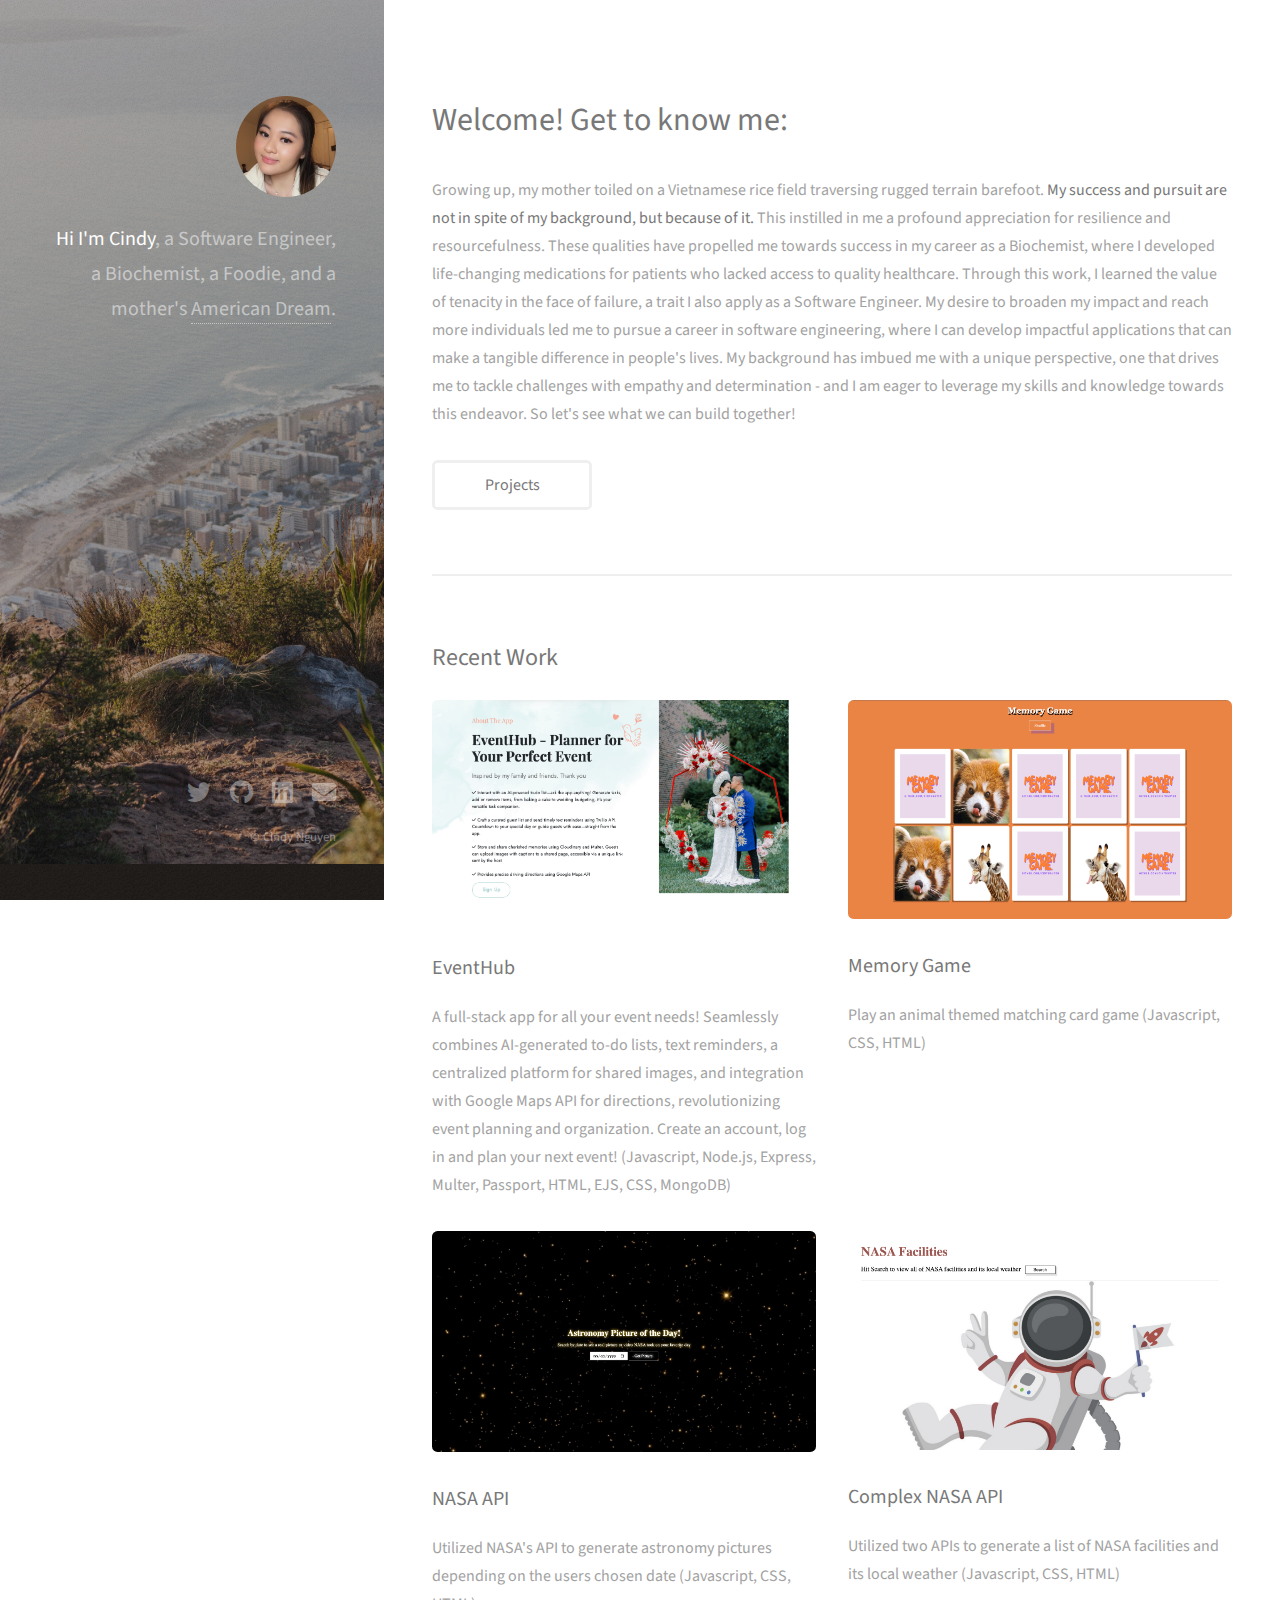
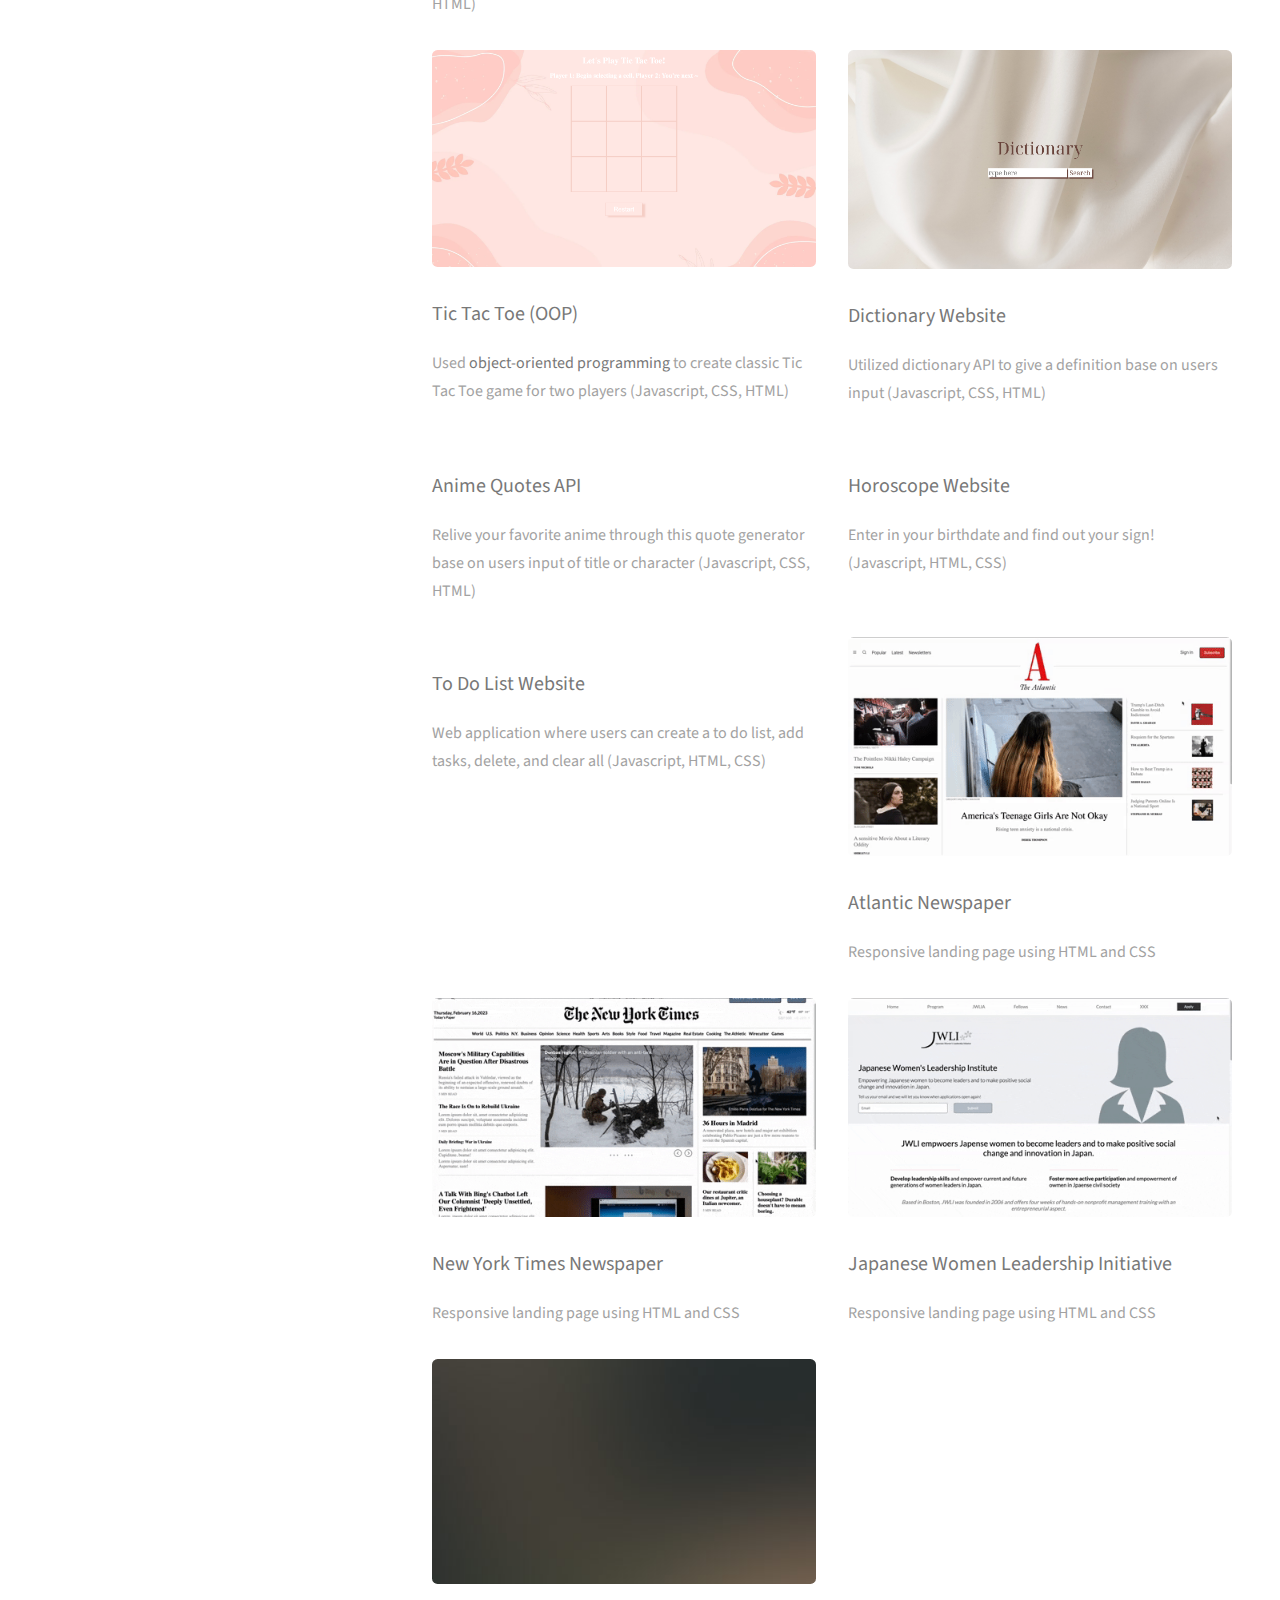
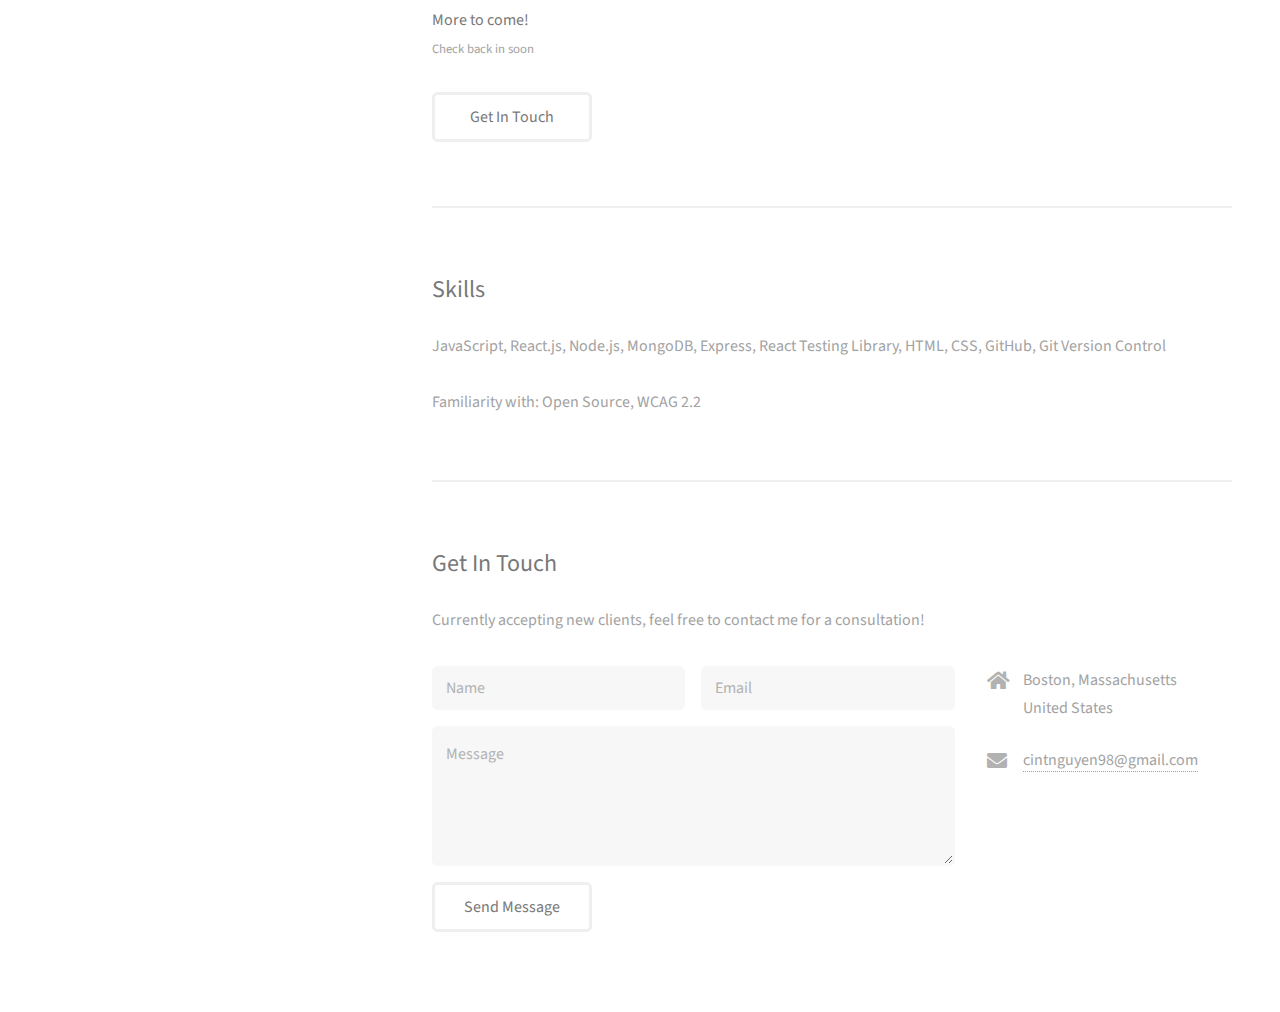
==== index.html @ e2d0f449 "docs: included more recent work hosted sites" ====
<!DOCTYPE HTML>
<!--
	Strata by HTML5 UP
	html5up.net | @ajlkn
	Free for personal and commercial use under the CCA 3.0 license (html5up.net/license)
-->
<html>
	<head>
		<title>Cindy's Portfolio</title>
		<meta charset="utf-8" />
		<meta name="viewport" content="width=device-width, initial-scale=1, user-scalable=no" />
		<script src="https://kit.fontawesome.com/ef57b25c3f.js" crossorigin="anonymous"></script>
		<link rel="stylesheet" href="assets/css/main.css" />
	</head>
	<body class="is-preload">

		<!-- Header -->
			<header id="header">
				<div class="inner">
					<a href="#" class="image avatar"><img src="images/hs.jpg" alt="" /></a>
					<h1><strong>Hi I'm Cindy</strong>, a Software Engineer,<br />
					a Biochemist, a Foodie, <br />
					and a mother's <a href="https://www.dictionary.com/browse/american-dream">American Dream</a>.</h1>
				</div>
			</header>

		<!-- Main -->
			<div id="main">

				<!-- One -->
					<section id="one">
						<header class="major">
							<h2>Welcome! Get to know me: </h2>
						</header>
						<p>Growing up, my mother toiled on a Vietnamese rice field traversing rugged terrain barefoot.<strong> My success and pursuit are not in spite of my background, but because of it.</strong> This instilled in me a profound appreciation for resilience and resourcefulness. These qualities have propelled me towards success in my career as a Biochemist, where I developed life-changing medications for patients who lacked access to quality healthcare. Through this work, I learned the value of tenacity in the face of failure, a trait I also apply as a Software Engineer. My desire to broaden my impact and reach more individuals led me to pursue a career in software engineering, where I can develop impactful applications that can make a tangible difference in people's lives. My background has imbued me with a unique perspective, one that drives me to tackle challenges with empathy and determination - and I am eager to leverage my skills and knowledge towards this endeavor. So let's see what we can build together!</p>
						<ul class="actions">
							<li><a href="#two" class="button">Projects</a></li>
						</ul>
					</section>

				<!-- Two -->
					<section id="two">
						<h2>Recent Work</h2>
						<div class="row">
							<!-- <article class="col-6 col-12-xsmall ">
								<a href="https://easy-palindrome-checker.netlify.app/" class="image fit thumb" target="_blank"><img src="images/palindrome.png" alt="" /></a>
								<h3>Palindrome Checker</h3>
								<p>Created a <strong>server-side</strong> palindrome checker in the <strong>node enviroment</strong> (Javascript, CSS, HTML, Node.js)</p>
							</article>
							<article class="col-6 col-12-xsmall ">
								<a href="https://easycoinflip.netlify.app/" class="image fit thumb" target="_blank"><img src="images/coinflip.png" alt="" /></a>
								<h3>Coin Flip</h3>
								<p>Guess heads or tails! Created a <strong>server-side</strong> coin flip in the <strong>node enviroment</strong> (Javascript, CSS, HTML, Node.js)</p>
							</article> -->
							<!-- <article class="col-6 col-12-xsmall ">
								<a href="https://theeventhub.onrender.com/" class="image fit thumb" target="_blank"><img src="images/eventhub.png" alt="" /></a>
								<h3>EventHub</h3>
								<p>
									A full-stack app for all your event needs! Seamlessly combines AI-generated to-do lists, text reminders, a centralized platform for shared images, and integration with Google Maps API for directions, revolutionizing event planning and organization. Create an account, log in and plan your next event! (Javascript, Node.js, Express, Multer, Passport, HTML, EJS, CSS, MongoDB)
								</p>
							</article> -->
							<article class="col-6 col-12-xsmall ">
								<a href="https://theeventhub.onrender.com/" class="image fit thumb" target="_blank"><img src="images/ehh.png" alt="" /></a>
								<h3>EventHub</h3>
								<p>A full-stack app for all your event needs! Seamlessly combines AI-generated to-do lists, text reminders, a centralized platform for shared images, and integration with Google Maps API for directions, revolutionizing event planning and organization. Create an account, log in and plan your next event! (Javascript, Node.js, Express, Multer, Passport, HTML, EJS, CSS, MongoDB)</p>
							</article>
							<article class="col-6 col-12-xsmall ">
								<a href="https://matchingcard-game.netlify.app/" class="image fit thumb" target="_blank"><img src="images/matchingcardgame.png" alt="" /></a>
								<h3>Memory Game</h3>
								<p>Play an animal themed matching card game (Javascript, CSS, HTML)</p>
							</article>
							<article class="col-6 col-12-xsmall ">
								<a href="https://astronomypic.netlify.app/" class="image fit thumb" target="_blank"><img src="images/simplenasa.png" alt="" /></a>
								<h3>NASA API</h3>
								<p>Utilized NASA's API to generate astronomy pictures depending on the users chosen date (Javascript, CSS, HTML)</p>
							</article>
							<article class="col-6 col-12-xsmall ">
								<a href="https://nasafacilitiesweather.netlify.app/" class="image fit thumb" target="_blank"><img src="images/complexnasa.png" alt="" /></a>
								<h3>Complex NASA API</h3>
								<p>Utilized two APIs to generate a list of NASA facilities and its local weather (Javascript, CSS, HTML)</p>
							</article>
							<article class="col-6 col-12-xsmall ">
								<a href="https://play-tictactoegame.netlify.app/" class="image fit thumb" target="_blank"><img src="images/tictactoe.png" alt="" /></a>
								<h3>Tic Tac Toe (OOP)</h3>
								<p>Used <strong>object-oriented programming</strong> to create classic Tic Tac Toe game for two players (Javascript, CSS, HTML)</p>
							</article>
							<article class="col-6 col-12-xsmall ">
								<a href="https://dictionarycn.netlify.app/" class="image fit thumb" target="_blank"><img src="images/dictionary.png" alt="" /></a>
								<h3>Dictionary Website</h3>
								<p>Utilized dictionary API to give a definition base on users input (Javascript, CSS, HTML)</p>
							</article>
							<article class="col-6 col-12-xsmall ">
								<a href="https://favanimequotes.netlify.app/" class="image fit thumb" target="_blank"><img src="images/anime.png" alt="" /></a>
								<h3>Anime Quotes API</h3>
								<p>Relive your favorite anime through this quote generator base on users input of title or character (Javascript, CSS, HTML)</p>
							</article>
							<article class="col-6 col-12-xsmall ">
								<a href="https://starryhoroscope.netlify.app/" class="image fit thumb" target="_blank"><img src="images/workhoroscope.png" alt="" /></a>
								<h3>Horoscope Website</h3>
								<p>Enter in your birthdate and find out your sign! (Javascript, HTML, CSS)</p>
							</article>
							<article class="col-6 col-12-xsmall ">
								<a href="https://quicktodolist.netlify.app/" class="image fit thumb" target="_blank"><img src="images/worktodo.png" alt="" /></a>
								<h3>To Do List Website</h3>
								<p>Web application where users can create a to do list, add tasks, delete, and clear all (Javascript, HTML, CSS)</p>
							</article>
							<article class="col-6 col-12-xsmall ">
								<a href="https://atlanticnewspaper.netlify.app/" class="image fit thumb" target="_blank"><img src="images/workatlantic.png" alt="" /></a>
								<h3>Atlantic Newspaper</h3>
								<p>Responsive landing page using HTML and CSS</p>
							</article>
							<article class="col-6 col-12-xsmall ">
								<a href="https://nytimesnewspaper.netlify.app/" class="image fit thumb" target="_blank"><img src="images/workNyt.png" alt="" /></a>
								<h3>New York Times Newspaper</h3>
								<p>Responsive landing page using HTML and CSS</p>
							</article>
							<article class="col-6 col-12-xsmall ">
								<a href="https://jwleadership.netlify.app/" class="image fit thumb" target="_blank"><img src="images/workjwli.png" alt="" /></a>
								<h3>Japanese Women Leadership Initiative</h3>
								<p>Responsive landing page using HTML and CSS</p>
							</article>
							<article class="col-6 col-12-xsmall work-item">
								<a href="images/fulls/06.jpg" class="image fit thumb"><img src="images/thumbs/06.jpg" alt="" /></a>
								<h3>More to come!</h3>
								<p>Check back in soon</p>
							</article>
						</div>
						<ul class="actions">
							<li><a href="#three" class="button">Get In Touch</a></li>
						</ul>
					</section>

				<!-- New Three -->
					<span id="skills"></span>
					<section id="three">
						<h2>Skills</h2>
						<p>JavaScript, React.js, Node.js, MongoDB, Express, React Testing Library, HTML, CSS, GitHub, Git Version Control
						</br>
						</br>
						Familiarity with: Open Source, WCAG 2.2</p>
						<!-- <div class="row"> -->
					</section>

					
				<!-- Three -->
					<section id="three">
						<h2>Get In Touch</h2>
						<p>Currently accepting new clients, feel free to contact me for a consultation!</p>
						<div class="row">
							<div class="col-8 col-12-small">
								<form name="contact" method="post" data-netlify="true">
									<div class="row gtr-uniform gtr-50">
										<div class="col-6 col-12-xsmall"><input type="text" name="name" id="name" placeholder="Name" /></div>
										<div class="col-6 col-12-xsmall"><input type="email" name="email" id="email" placeholder="Email" /></div>
										<div class="col-12"><textarea name="message" id="message" placeholder="Message" rows="4"></textarea></div>
										<!-- <div class="col-12">
											<input type="file" name="myfile" id="myfile" placeholder="Upload File" rows="4"/>
										</div> -->
										<div class="col-12">
											<div data-netlify-recaptcha="true"></div>
										</div>
									</div>
									<ul class="actions">
										<li><input type="submit" value="Send Message" /></li>
									</ul>
								</form>
							</div>
							<div class="col-4 col-12-small">
								<ul class="labeled-icons">
									<li>
										<h3 class="icon solid fa-home"><span class="label">Address</span></h3>
										Boston, Massachusetts<br />
										United States
									</li>
									<!-- <li>
										<h3 class="icon solid fa-mobile-alt"><span class="label">Phone</span></h3>x
									</li> -->
									<li>
										<h3 class="icon solid fa-envelope"><span class="label">Email</span></h3>
										<a href="mailto:cintnguyen98@gmail.com">cintnguyen98@gmail.com</a>
									</li>
								</ul>
							</div>
						</div>
					</section>

				<!-- Four -->
				<!--
					<section id="four">
						<h2>Elements</h2>

						<section>
							<h4>Text</h4>
							<p>This is <b>bold</b> and this is <strong>strong</strong>. This is <i>italic</i> and this is <em>emphasized</em>.
							This is <sup>superscript</sup> text and this is <sub>subscript</sub> text.
							This is <u>underlined</u> and this is code: <code>for (;;) { ... }</code>. Finally, <a href="#">this is a link</a>.</p>
							<hr />
							<header>
								<h4>Heading with a Subtitle</h4>
								<p>Lorem ipsum dolor sit amet nullam id egestas urna aliquam</p>
							</header>
							<p>Nunc lacinia ante nunc ac lobortis. Interdum adipiscing gravida odio porttitor sem non mi integer non faucibus ornare mi ut ante amet placerat aliquet. Volutpat eu sed ante lacinia sapien lorem accumsan varius montes viverra nibh in adipiscing blandit tempus accumsan.</p>
							<header>
								<h5>Heading with a Subtitle</h5>
								<p>Lorem ipsum dolor sit amet nullam id egestas urna aliquam</p>
							</header>
							<p>Nunc lacinia ante nunc ac lobortis. Interdum adipiscing gravida odio porttitor sem non mi integer non faucibus ornare mi ut ante amet placerat aliquet. Volutpat eu sed ante lacinia sapien lorem accumsan varius montes viverra nibh in adipiscing blandit tempus accumsan.</p>
							<hr />
							<h2>Heading Level 2</h2>
							<h3>Heading Level 3</h3>
							<h4>Heading Level 4</h4>
							<h5>Heading Level 5</h5>
							<h6>Heading Level 6</h6>
							<hr />
							<h5>Blockquote</h5>
							<blockquote>Fringilla nisl. Donec accumsan interdum nisi, quis tincidunt felis sagittis eget tempus euismod. Vestibulum ante ipsum primis in faucibus vestibulum. Blandit adipiscing eu felis iaculis volutpat ac adipiscing accumsan faucibus. Vestibulum ante ipsum primis in faucibus lorem ipsum dolor sit amet nullam adipiscing eu felis.</blockquote>
							<h5>Preformatted</h5>
							<pre><code>i = 0;

while (!deck.isInOrder()) {
print 'Iteration ' + i;
deck.shuffle();
i++;
}

print 'It took ' + i + ' iterations to sort the deck.';</code></pre>
						</section>

						<section>
							<h4>Lists</h4>
							<div class="row">
								<div class="col-6 col-12-xsmall">
									<h5>Unordered</h5>
									<ul>
										<li>Dolor pulvinar etiam magna etiam.</li>
										<li>Sagittis adipiscing lorem eleifend.</li>
										<li>Felis enim feugiat dolore viverra.</li>
									</ul>
									<h5>Alternate</h5>
									<ul class="alt">
										<li>Dolor pulvinar etiam magna etiam.</li>
										<li>Sagittis adipiscing lorem eleifend.</li>
										<li>Felis enim feugiat dolore viverra.</li>
									</ul>
								</div>
								<div class="col-6 col-12-xsmall">
									<h5>Ordered</h5>
									<ol>
										<li>Dolor pulvinar etiam magna etiam.</li>
										<li>Etiam vel felis at lorem sed viverra.</li>
										<li>Felis enim feugiat dolore viverra.</li>
										<li>Dolor pulvinar etiam magna etiam.</li>
										<li>Etiam vel felis at lorem sed viverra.</li>
										<li>Felis enim feugiat dolore viverra.</li>
									</ol>
									<h5>Icons</h5>
									<ul class="icons">
										<li><a href="#" class="icon brands fa-twitter"><span class="label">Twitter</span></a></li>
										<li><a href="#" class="icon brands fa-facebook-f"><span class="label">Facebook</span></a></li>
										<li><a href="#" class="icon brands fa-instagram"><span class="label">Instagram</span></a></li>
										<li><a href="#" class="icon brands fa-github"><span class="label">Github</span></a></li>
										<li><a href="#" class="icon brands fa-dribbble"><span class="label">Dribbble</span></a></li>
										<li><a href="#" class="icon brands fa-tumblr"><span class="label">Tumblr</span></a></li>
									</ul>
								</div>
							</div>
							<h5>Actions</h5>
							<ul class="actions">
								<li><a href="#" class="button primary">Default</a></li>
								<li><a href="#" class="button">Default</a></li>
							</ul>
							<ul class="actions small">
								<li><a href="#" class="button primary small">Small</a></li>
								<li><a href="#" class="button small">Small</a></li>
							</ul>
							<div class="row">
								<div class="col-6 col-12-small">
									<ul class="actions stacked">
										<li><a href="#" class="button primary">Default</a></li>
										<li><a href="#" class="button">Default</a></li>
									</ul>
								</div>
								<div class="col-6 col-12-small">
									<ul class="actions stacked">
										<li><a href="#" class="button primary small">Small</a></li>
										<li><a href="#" class="button small">Small</a></li>
									</ul>
								</div>
								<div class="col-6 col-12-small">
									<ul class="actions stacked">
										<li><a href="#" class="button primary fit">Default</a></li>
										<li><a href="#" class="button fit">Default</a></li>
									</ul>
								</div>
								<div class="col-6 col-12-small">
									<ul class="actions stacked">
										<li><a href="#" class="button primary small fit">Small</a></li>
										<li><a href="#" class="button small fit">Small</a></li>
									</ul>
								</div>
							</div>
						</section>

						<section>
							<h4>Table</h4>
							<h5>Default</h5>
							<div class="table-wrapper">
								<table>
									<thead>
										<tr>
											<th>Name</th>
											<th>Description</th>
											<th>Price</th>
										</tr>
									</thead>
									<tbody>
										<tr>
											<td>Item One</td>
											<td>Ante turpis integer aliquet porttitor.</td>
											<td>29.99</td>
										</tr>
										<tr>
											<td>Item Two</td>
											<td>Vis ac commodo adipiscing arcu aliquet.</td>
											<td>19.99</td>
										</tr>
										<tr>
											<td>Item Three</td>
											<td> Morbi faucibus arcu accumsan lorem.</td>
											<td>29.99</td>
										</tr>
										<tr>
											<td>Item Four</td>
											<td>Vitae integer tempus condimentum.</td>
											<td>19.99</td>
										</tr>
										<tr>
											<td>Item Five</td>
											<td>Ante turpis integer aliquet porttitor.</td>
											<td>29.99</td>
										</tr>
									</tbody>
									<tfoot>
										<tr>
											<td colspan="2"></td>
											<td>100.00</td>
										</tr>
									</tfoot>
								</table>
							</div>

							<h5>Alternate</h5>
							<div class="table-wrapper">
								<table class="alt">
									<thead>
										<tr>
											<th>Name</th>
											<th>Description</th>
											<th>Price</th>
										</tr>
									</thead>
									<tbody>
										<tr>
											<td>Item One</td>
											<td>Ante turpis integer aliquet porttitor.</td>
											<td>29.99</td>
										</tr>
										<tr>
											<td>Item Two</td>
											<td>Vis ac commodo adipiscing arcu aliquet.</td>
											<td>19.99</td>
										</tr>
										<tr>
											<td>Item Three</td>
											<td> Morbi faucibus arcu accumsan lorem.</td>
											<td>29.99</td>
										</tr>
										<tr>
											<td>Item Four</td>
											<td>Vitae integer tempus condimentum.</td>
											<td>19.99</td>
										</tr>
										<tr>
											<td>Item Five</td>
											<td>Ante turpis integer aliquet porttitor.</td>
											<td>29.99</td>
										</tr>
									</tbody>
									<tfoot>
										<tr>
											<td colspan="2"></td>
											<td>100.00</td>
										</tr>
									</tfoot>
								</table>
							</div>
						</section>

						<section>
							<h4>Buttons</h4>
							<ul class="actions">
								<li><a href="#" class="button primary">Primary</a></li>
								<li><a href="#" class="button">Default</a></li>
							</ul>
							<ul class="actions">
								<li><a href="#" class="button large">Large</a></li>
								<li><a href="#" class="button">Default</a></li>
								<li><a href="#" class="button small">Small</a></li>
							</ul>
							<ul class="actions fit">
								<li><a href="#" class="button primary fit">Fit</a></li>
								<li><a href="#" class="button fit">Fit</a></li>
							</ul>
							<ul class="actions fit small">
								<li><a href="#" class="button primary fit small">Fit + Small</a></li>
								<li><a href="#" class="button fit small">Fit + Small</a></li>
							</ul>
							<ul class="actions">
								<li><a href="#" class="button primary icon solid fa-download">Icon</a></li>
								<li><a href="#" class="button icon solid fa-download">Icon</a></li>
							</ul>
							<ul class="actions">
								<li><span class="button primary disabled">Primary</span></li>
								<li><span class="button disabled">Default</span></li>
							</ul>
						</section>

						<section>
							<h4>Form</h4>
							<form method="post" action="#">
								<div class="row gtr-uniform gtr-50">
									<div class="col-6 col-12-xsmall">
										<input type="text" name="demo-name" id="demo-name" value="" placeholder="Name" />
									</div>
									<div class="col-6 col-12-xsmall">
										<input type="email" name="demo-email" id="demo-email" value="" placeholder="Email" />
									</div>
									<div class="col-12">
										<select name="demo-category" id="demo-category">
											<option value="">- Category -</option>
											<option value="1">Manufacturing</option>
											<option value="1">Shipping</option>
											<option value="1">Administration</option>
											<option value="1">Human Resources</option>
										</select>
									</div>
									<div class="col-4 col-12-small">
										<input type="radio" id="demo-priority-low" name="demo-priority" checked>
										<label for="demo-priority-low">Low Priority</label>
									</div>
									<div class="col-4 col-12-small">
										<input type="radio" id="demo-priority-normal" name="demo-priority">
										<label for="demo-priority-normal">Normal Priority</label>
									</div>
									<div class="col-4 col-12-small">
										<input type="radio" id="demo-priority-high" name="demo-priority">
										<label for="demo-priority-high">High Priority</label>
									</div>
									<div class="col-6 col-12-small">
										<input type="checkbox" id="demo-copy" name="demo-copy">
										<label for="demo-copy">Email me a copy of this message</label>
									</div>
									<div class="col-6 col-12-small">
										<input type="checkbox" id="demo-human" name="demo-human" checked>
										<label for="demo-human">I am a human and not a robot</label>
									</div>
									<div class="col-12">
										<textarea name="demo-message" id="demo-message" placeholder="Enter your message" rows="6"></textarea>
									</div>
									<div class="col-12">
										<ul class="actions">
											<li><input type="submit" value="Send Message" class="primary" /></li>
											<li><input type="reset" value="Reset" /></li>
										</ul>
									</div>
								</div>
							</form>
						</section>

						<section>
							<h4>Image</h4>
							<h5>Fit</h5>
							<div class="box alt">
								<div class="row gtr-50 gtr-uniform">
									<div class="col-12"><span class="image fit"><img src="images/fulls/05.jpg" alt="" /></span></div>
									<div class="col-4"><span class="image fit"><img src="images/thumbs/01.jpg" alt="" /></span></div>
									<div class="col-4"><span class="image fit"><img src="images/thumbs/02.jpg" alt="" /></span></div>
									<div class="col-4"><span class="image fit"><img src="images/thumbs/03.jpg" alt="" /></span></div>
									<div class="col-4"><span class="image fit"><img src="images/thumbs/04.jpg" alt="" /></span></div>
									<div class="col-4"><span class="image fit"><img src="images/thumbs/05.jpg" alt="" /></span></div>
									<div class="col-4"><span class="image fit"><img src="images/thumbs/06.jpg" alt="" /></span></div>
									<div class="col-4"><span class="image fit"><img src="images/thumbs/03.jpg" alt="" /></span></div>
									<div class="col-4"><span class="image fit"><img src="images/thumbs/02.jpg" alt="" /></span></div>
									<div class="col-4"><span class="image fit"><img src="images/thumbs/01.jpg" alt="" /></span></div>
								</div>
							</div>
							<h5>Left &amp; Right</h5>
							<p><span class="image left"><img src="images/avatar.jpg" alt="" /></span>Fringilla nisl. Donec accumsan interdum nisi, quis tincidunt felis sagittis eget. tempus euismod. Vestibulum ante ipsum primis in faucibus vestibulum. Blandit adipiscing eu felis iaculis volutpat ac adipiscing accumsan eu faucibus. Integer ac pellentesque praesent tincidunt felis sagittis eget. tempus euismod. Vestibulum ante ipsum primis in faucibus vestibulum. Blandit adipiscing eu felis iaculis volutpat ac adipiscing accumsan eu faucibus. Integer ac pellentesque praesent. Donec accumsan interdum nisi, quis tincidunt felis sagittis eget. tempus euismod. Vestibulum ante ipsum primis in faucibus vestibulum. Blandit adipiscing eu felis iaculis volutpat ac adipiscing accumsan eu faucibus. Integer ac pellentesque praesent tincidunt felis sagittis eget. tempus euismod. Vestibulum ante ipsum primis in faucibus vestibulum. Blandit adipiscing eu felis iaculis volutpat ac adipiscing accumsan eu faucibus. Integer ac pellentesque praesent.</p>
							<p><span class="image right"><img src="images/avatar.jpg" alt="" /></span>Fringilla nisl. Donec accumsan interdum nisi, quis tincidunt felis sagittis eget. tempus euismod. Vestibulum ante ipsum primis in faucibus vestibulum. Blandit adipiscing eu felis iaculis volutpat ac adipiscing accumsan eu faucibus. Integer ac pellentesque praesent tincidunt felis sagittis eget. tempus euismod. Vestibulum ante ipsum primis in faucibus vestibulum. Blandit adipiscing eu felis iaculis volutpat ac adipiscing accumsan eu faucibus. Integer ac pellentesque praesent. Donec accumsan interdum nisi, quis tincidunt felis sagittis eget. tempus euismod. Vestibulum ante ipsum primis in faucibus vestibulum. Blandit adipiscing eu felis iaculis volutpat ac adipiscing accumsan eu faucibus. Integer ac pellentesque praesent tincidunt felis sagittis eget. tempus euismod. Vestibulum ante ipsum primis in faucibus vestibulum. Blandit adipiscing eu felis iaculis volutpat ac adipiscing accumsan eu faucibus. Integer ac pellentesque praesent.</p>
						</section>

					</section>
				-->

			</div>

		<!-- Footer -->
			<footer id="footer">
				<div class="inner">
					<ul class="icons">
						<li><a href="https://twitter.com/cintnguyen98" class="icon brands fa-twitter" target="_blank"><span class="label">Twitter</span></a></li>
						<li><a href="https://github.com/cintnguyen" class="icon brands fa-github" target="_blank"><span class="label">Github</span></a></li>
						<li><a href="https://www.linkedin.com/in/cintnguyen98/" class="icon brands fa-linkedin" target="_blank"><span class="label"><i class="fa-brands fa-linkedin"></i></span></a></li>
						<li><a href="mailto:cintnguyen98@gmail.com" class="icon solid fa-envelope" target="_blank"><span class="label">Email</span></a></li>
					</ul>
					<ul class="copyright">
						<li>&copy; Cindy Nguyen</li>
					</ul>
				</div>
			</footer>

		<!-- Scripts -->
			<script src="assets/js/jquery.min.js"></script>
			<script src="assets/js/jquery.poptrox.min.js"></script>
			<script src="assets/js/browser.min.js"></script>
			<script src="assets/js/breakpoints.min.js"></script>
			<script src="assets/js/util.js"></script>
			<script src="assets/js/main.js"></script>

	</body>
</html>
---- assets/css/main.css ----
@import url("fontawesome-all.min.css");
@import url("https://fonts.googleapis.com/css?family=Source+Sans+Pro:400,400italic");

/*
	Strata by HTML5 UP
	html5up.net | @ajlkn
	Free for personal and commercial use under the CCA 3.0 license (html5up.net/license)
*/

html, body, div, span, applet, object,
iframe, h1, h2, h3, h4, h5, h6, p, blockquote,
pre, a, abbr, acronym, address, big, cite,
code, del, dfn, em, img, ins, kbd, q, s, samp,
small, strike, strong, sub, sup, tt, var, b,
u, i, center, dl, dt, dd, ol, ul, li, fieldset,
form, label, legend, table, caption, tbody,
tfoot, thead, tr, th, td, article, aside,
canvas, details, embed, figure, figcaption,
footer, header, hgroup, menu, nav, output, ruby,
section, summary, time, mark, audio, video {
	margin: 0;
	padding: 0;
	border: 0;
	font-size: 100%;
	font: inherit;
	vertical-align: baseline;}

article, aside, details, figcaption, figure,
footer, header, hgroup, menu, nav, section {
	display: block;}

body {
	line-height: 1;
}

ol, ul {
	list-style: none;
}

blockquote, q {
	quotes: none;
}

	blockquote:before, blockquote:after, q:before, q:after {
		content: '';
		content: none;
	}

table {
	border-collapse: collapse;
	border-spacing: 0;
}

body {
	-webkit-text-size-adjust: none;
}

mark {
	background-color: transparent;
	color: inherit;
}

input::-moz-focus-inner {
	border: 0;
	padding: 0;
}

input, select, textarea {
	-moz-appearance: none;
	-webkit-appearance: none;
	-ms-appearance: none;
	appearance: none;
}

/* Basic */

	html {
		box-sizing: border-box;
	}

	*, *:before, *:after {
		box-sizing: inherit;
	}

	body {
		background: #fff;
	}

		body.is-preload *, body.is-preload *:before, body.is-preload *:after {
			-moz-animation: none !important;
			-webkit-animation: none !important;
			-ms-animation: none !important;
			animation: none !important;
			-moz-transition: none !important;
			-webkit-transition: none !important;
			-ms-transition: none !important;
			transition: none !important;
		}

	body, input, select, textarea {
		color: #a2a2a2;
		font-family: "Source Sans Pro", Helvetica, sans-serif;
		font-size: 16pt;
		font-weight: 400;
		line-height: 1.75em;
	}

	a {
		-moz-transition: color 0.2s ease-in-out, border-color 0.2s ease-in-out;
		-webkit-transition: color 0.2s ease-in-out, border-color 0.2s ease-in-out;
		-ms-transition: color 0.2s ease-in-out, border-color 0.2s ease-in-out;
		transition: color 0.2s ease-in-out, border-color 0.2s ease-in-out;
		border-bottom: dotted 1px;
		color: #49bf9d;
		text-decoration: none;
	}

		a:hover {
			border-bottom-color: transparent;
			color: #49bf9d !important;
			text-decoration: none;
		}

	strong, b {
		color: #787878;
		font-weight: 400;
	}

	em, i {
		font-style: italic;
	}

	p {
		margin: 0 0 2em 0;
	}

	h1, h2, h3, h4, h5, h6 {
		color: #787878;
		font-weight: 400;
		line-height: 1em;
		margin: 0 0 1em 0;
	}

		h1 a, h2 a, h3 a, h4 a, h5 a, h6 a {
			color: inherit;
			text-decoration: none;
		}

	h1 {
		font-size: 2em;
		line-height: 1.5em;
	}

	h2 {
		font-size: 1.5em;
		line-height: 1.5em;
	}

	h3 {
		font-size: 1.25em;
		line-height: 1.5em;
	}

	h4 {
		font-size: 1.1em;
		line-height: 1.5em;
	}

	h5 {
		font-size: 0.9em;
		line-height: 1.5em;
	}

	h6 {
		font-size: 0.7em;
		line-height: 1.5em;
	}

	sub {
		font-size: 0.8em;
		position: relative;
		top: 0.5em;
	}

	sup {
		font-size: 0.8em;
		position: relative;
		top: -0.5em;
	}

	hr {
		border: 0;
		border-bottom: solid 2px #efefef;
		margin: 2em 0;
	}

		hr.major {
			margin: 3em 0;
		}

	blockquote {
		border-left: solid 6px #efefef;
		font-style: italic;
		margin: 0 0 2em 0;
		padding: 0.5em 0 0.5em 1.5em;
	}

	code {
		background: #f7f7f7;
		border-radius: 0.35em;
		border: solid 2px #efefef;
		font-family: "Courier New", monospace;
		font-size: 0.9em;
		margin: 0 0.25em;
		padding: 0.25em 0.65em;
	}

	pre {
		-webkit-overflow-scrolling: touch;
		font-family: "Courier New", monospace;
		font-size: 0.9em;
		margin: 0 0 2em 0;
	}

		pre code {
			display: block;
			line-height: 1.75em;
			padding: 1em 1.5em;
			overflow-x: auto;
		}

	.align-left {
		text-align: left;
	}

	.align-center {
		text-align: center;
	}

	.align-right {
		text-align: right;
	}

/* Container */

	.container {
		margin: 0 auto;
		max-width: calc(100% - 4em);
		width: 100%;
	}

		.container.xsmall {
			width: 25%;
		}

		.container.small {
			width: 50%;
		}

		.container.medium {
			width: 75%;
		}

		.container.large {
			width: 125%;
		}

		.container.xlarge {
			width: 150%;
		}

		.container.max {
			width: 100%;
		}

		@media screen and (max-width: 980px) {

			.container {
				width: 100% !important;
				max-width: 100% !important;
			}

		}

		@media screen and (max-width: 480px) {

			.container {
				max-width: calc(100% - 3em);
			}

		}

/* Row */

	.row {
		display: flex;
		flex-wrap: wrap;
		box-sizing: border-box;
		align-items: stretch;
	}

		.row > * {
			box-sizing: border-box;
		}

		.row.gtr-uniform > * > :last-child {
			margin-bottom: 0;
		}

		.row.aln-left {
			justify-content: flex-start;
		}

		.row.aln-center {
			justify-content: center;
		}

		.row.aln-right {
			justify-content: flex-end;
		}

		.row.aln-top {
			align-items: flex-start;
		}

		.row.aln-middle {
			align-items: center;
		}

		.row.aln-bottom {
			align-items: flex-end;
		}

		.row > .imp {
			order: -1;
		}

		.row > .col-1 {
			width: 8.33333%;
		}

		.row > .off-1 {
			margin-left: 8.33333%;
		}

		.row > .col-2 {
			width: 16.66667%;
		}

		.row > .off-2 {
			margin-left: 16.66667%;
		}

		.row > .col-3 {
			width: 25%;
		}

		.row > .off-3 {
			margin-left: 25%;
		}

		.row > .col-4 {
			width: 33.33333%;
		}

		.row > .off-4 {
			margin-left: 33.33333%;
		}

		.row > .col-5 {
			width: 41.66667%;
		}

		.row > .off-5 {
			margin-left: 41.66667%;
		}

		.row > .col-6 {
			width: 50%;
		}

		.row > .off-6 {
			margin-left: 50%;
		}

		.row > .col-7 {
			width: 58.33333%;
		}

		.row > .off-7 {
			margin-left: 58.33333%;
		}

		.row > .col-8 {
			width: 66.66667%;
		}

		.row > .off-8 {
			margin-left: 66.66667%;
		}

		.row > .col-9 {
			width: 75%;
		}

		.row > .off-9 {
			margin-left: 75%;
		}

		.row > .col-10 {
			width: 83.33333%;
		}

		.row > .off-10 {
			margin-left: 83.33333%;
		}

		.row > .col-11 {
			width: 91.66667%;
		}

		.row > .off-11 {
			margin-left: 91.66667%;
		}

		.row > .col-12 {
			width: 100%;
		}

		.row > .off-12 {
			margin-left: 100%;
		}

		.row.gtr-0 {
			margin-top: 0;
			margin-left: 0em;
		}

			.row.gtr-0 > * {
				padding: 0 0 0 0em;
			}

			.row.gtr-0.gtr-uniform {
				margin-top: 0em;
			}

				.row.gtr-0.gtr-uniform > * {
					padding-top: 0em;
				}

		.row.gtr-25 {
			margin-top: 0;
			margin-left: -0.625em;
		}

			.row.gtr-25 > * {
				padding: 0 0 0 0.625em;
			}

			.row.gtr-25.gtr-uniform {
				margin-top: -0.625em;
			}

				.row.gtr-25.gtr-uniform > * {
					padding-top: 0.625em;
				}

		.row.gtr-50 {
			margin-top: 0;
			margin-left: -1.25em;
		}

			.row.gtr-50 > * {
				padding: 0 0 0 1.25em;
			}

			.row.gtr-50.gtr-uniform {
				margin-top: -1.25em;
			}

				.row.gtr-50.gtr-uniform > * {
					padding-top: 1.25em;
				}

		.row {
			margin-top: 0;
			margin-left: -2.5em;
		}

			.row > * {
				padding: 0 0 0 2.5em;
			}

			.row.gtr-uniform {
				margin-top: -2.5em;
			}

				.row.gtr-uniform > * {
					padding-top: 2.5em;
				}

		.row.gtr-150 {
			margin-top: 0;
			margin-left: -3.75em;
		}

			.row.gtr-150 > * {
				padding: 0 0 0 3.75em;
			}

			.row.gtr-150.gtr-uniform {
				margin-top: -3.75em;
			}

				.row.gtr-150.gtr-uniform > * {
					padding-top: 3.75em;
				}

		.row.gtr-200 {
			margin-top: 0;
			margin-left: -5em;
		}

			.row.gtr-200 > * {
				padding: 0 0 0 5em;
			}

			.row.gtr-200.gtr-uniform {
				margin-top: -5em;
			}

				.row.gtr-200.gtr-uniform > * {
					padding-top: 5em;
				}

		@media screen and (max-width: 1800px) {

			.row {
				display: flex;
				flex-wrap: wrap;
				box-sizing: border-box;
				align-items: stretch;
			}

				.row > * {
					box-sizing: border-box;
				}

				.row.gtr-uniform > * > :last-child {
					margin-bottom: 0;
				}

				.row.aln-left {
					justify-content: flex-start;
				}

				.row.aln-center {
					justify-content: center;
				}

				.row.aln-right {
					justify-content: flex-end;
				}

				.row.aln-top {
					align-items: flex-start;
				}

				.row.aln-middle {
					align-items: center;
				}

				.row.aln-bottom {
					align-items: flex-end;
				}

				.row > .imp-xlarge {
					order: -1;
				}

				.row > .col-1-xlarge {
					width: 8.33333%;
				}

				.row > .off-1-xlarge {
					margin-left: 8.33333%;
				}

				.row > .col-2-xlarge {
					width: 16.66667%;
				}

				.row > .off-2-xlarge {
					margin-left: 16.66667%;
				}

				.row > .col-3-xlarge {
					width: 25%;
				}

				.row > .off-3-xlarge {
					margin-left: 25%;
				}

				.row > .col-4-xlarge {
					width: 33.33333%;
				}

				.row > .off-4-xlarge {
					margin-left: 33.33333%;
				}

				.row > .col-5-xlarge {
					width: 41.66667%;
				}

				.row > .off-5-xlarge {
					margin-left: 41.66667%;
				}

				.row > .col-6-xlarge {
					width: 50%;
				}

				.row > .off-6-xlarge {
					margin-left: 50%;
				}

				.row > .col-7-xlarge {
					width: 58.33333%;
				}

				.row > .off-7-xlarge {
					margin-left: 58.33333%;
				}

				.row > .col-8-xlarge {
					width: 66.66667%;
				}

				.row > .off-8-xlarge {
					margin-left: 66.66667%;
				}

				.row > .col-9-xlarge {
					width: 75%;
				}

				.row > .off-9-xlarge {
					margin-left: 75%;
				}

				.row > .col-10-xlarge {
					width: 83.33333%;
				}

				.row > .off-10-xlarge {
					margin-left: 83.33333%;
				}

				.row > .col-11-xlarge {
					width: 91.66667%;
				}

				.row > .off-11-xlarge {
					margin-left: 91.66667%;
				}

				.row > .col-12-xlarge {
					width: 100%;
				}

				.row > .off-12-xlarge {
					margin-left: 100%;
				}

				.row.gtr-0 {
					margin-top: 0;
					margin-left: 0em;
				}

					.row.gtr-0 > * {
						padding: 0 0 0 0em;
					}

					.row.gtr-0.gtr-uniform {
						margin-top: 0em;
					}

						.row.gtr-0.gtr-uniform > * {
							padding-top: 0em;
						}

				.row.gtr-25 {
					margin-top: 0;
					margin-left: -0.625em;
				}

					.row.gtr-25 > * {
						padding: 0 0 0 0.625em;
					}

					.row.gtr-25.gtr-uniform {
						margin-top: -0.625em;
					}

						.row.gtr-25.gtr-uniform > * {
							padding-top: 0.625em;
						}

				.row.gtr-50 {
					margin-top: 0;
					margin-left: -1.25em;
				}

					.row.gtr-50 > * {
						padding: 0 0 0 1.25em;
					}

					.row.gtr-50.gtr-uniform {
						margin-top: -1.25em;
					}

						.row.gtr-50.gtr-uniform > * {
							padding-top: 1.25em;
						}

				.row {
					margin-top: 0;
					margin-left: -2.5em;
				}

					.row > * {
						padding: 0 0 0 2.5em;
					}

					.row.gtr-uniform {
						margin-top: -2.5em;
					}

						.row.gtr-uniform > * {
							padding-top: 2.5em;
						}

				.row.gtr-150 {
					margin-top: 0;
					margin-left: -3.75em;
				}

					.row.gtr-150 > * {
						padding: 0 0 0 3.75em;
					}

					.row.gtr-150.gtr-uniform {
						margin-top: -3.75em;
					}

						.row.gtr-150.gtr-uniform > * {
							padding-top: 3.75em;
						}

				.row.gtr-200 {
					margin-top: 0;
					margin-left: -5em;
				}

					.row.gtr-200 > * {
						padding: 0 0 0 5em;
					}

					.row.gtr-200.gtr-uniform {
						margin-top: -5em;
					}

						.row.gtr-200.gtr-uniform > * {
							padding-top: 5em;
						}

		}

		@media screen and (max-width: 1280px) {

			.row {
				display: flex;
				flex-wrap: wrap;
				box-sizing: border-box;
				align-items: stretch;
			}

				.row > * {
					box-sizing: border-box;
				}

				.row.gtr-uniform > * > :last-child {
					margin-bottom: 0;
				}

				.row.aln-left {
					justify-content: flex-start;
				}

				.row.aln-center {
					justify-content: center;
				}

				.row.aln-right {
					justify-content: flex-end;
				}

				.row.aln-top {
					align-items: flex-start;
				}

				.row.aln-middle {
					align-items: center;
				}

				.row.aln-bottom {
					align-items: flex-end;
				}

				.row > .imp-large {
					order: -1;
				}

				.row > .col-1-large {
					width: 8.33333%;
				}

				.row > .off-1-large {
					margin-left: 8.33333%;
				}

				.row > .col-2-large {
					width: 16.66667%;
				}

				.row > .off-2-large {
					margin-left: 16.66667%;
				}

				.row > .col-3-large {
					width: 25%;
				}

				.row > .off-3-large {
					margin-left: 25%;
				}

				.row > .col-4-large {
					width: 33.33333%;
				}

				.row > .off-4-large {
					margin-left: 33.33333%;
				}

				.row > .col-5-large {
					width: 41.66667%;
				}

				.row > .off-5-large {
					margin-left: 41.66667%;
				}

				.row > .col-6-large {
					width: 50%;
				}

				.row > .off-6-large {
					margin-left: 50%;
				}

				.row > .col-7-large {
					width: 58.33333%;
				}

				.row > .off-7-large {
					margin-left: 58.33333%;
				}

				.row > .col-8-large {
					width: 66.66667%;
				}

				.row > .off-8-large {
					margin-left: 66.66667%;
				}

				.row > .col-9-large {
					width: 75%;
				}

				.row > .off-9-large {
					margin-left: 75%;
				}

				.row > .col-10-large {
					width: 83.33333%;
				}

				.row > .off-10-large {
					margin-left: 83.33333%;
				}

				.row > .col-11-large {
					width: 91.66667%;
				}

				.row > .off-11-large {
					margin-left: 91.66667%;
				}

				.row > .col-12-large {
					width: 100%;
				}

				.row > .off-12-large {
					margin-left: 100%;
				}

				.row.gtr-0 {
					margin-top: 0;
					margin-left: 0em;
				}

					.row.gtr-0 > * {
						padding: 0 0 0 0em;
					}

					.row.gtr-0.gtr-uniform {
						margin-top: 0em;
					}

						.row.gtr-0.gtr-uniform > * {
							padding-top: 0em;
						}

				.row.gtr-25 {
					margin-top: 0;
					margin-left: -0.5em;
				}

					.row.gtr-25 > * {
						padding: 0 0 0 0.5em;
					}

					.row.gtr-25.gtr-uniform {
						margin-top: -0.5em;
					}

						.row.gtr-25.gtr-uniform > * {
							padding-top: 0.5em;
						}

				.row.gtr-50 {
					margin-top: 0;
					margin-left: -1em;
				}

					.row.gtr-50 > * {
						padding: 0 0 0 1em;
					}

					.row.gtr-50.gtr-uniform {
						margin-top: -1em;
					}

						.row.gtr-50.gtr-uniform > * {
							padding-top: 1em;
						}

				.row {
					margin-top: 0;
					margin-left: -2em;
				}

					.row > * {
						padding: 0 0 0 2em;
					}

					.row.gtr-uniform {
						margin-top: -2em;
					}

						.row.gtr-uniform > * {
							padding-top: 2em;
						}

				.row.gtr-150 {
					margin-top: 0;
					margin-left: -3em;
				}

					.row.gtr-150 > * {
						padding: 0 0 0 3em;
					}

					.row.gtr-150.gtr-uniform {
						margin-top: -3em;
					}

						.row.gtr-150.gtr-uniform > * {
							padding-top: 3em;
						}

				.row.gtr-200 {
					margin-top: 0;
					margin-left: -4em;
				}

					.row.gtr-200 > * {
						padding: 0 0 0 4em;
					}

					.row.gtr-200.gtr-uniform {
						margin-top: -4em;
					}

						.row.gtr-200.gtr-uniform > * {
							padding-top: 4em;
						}

		}

		@media screen and (max-width: 980px) {

			.row {
				display: flex;
				flex-wrap: wrap;
				box-sizing: border-box;
				align-items: stretch;
			}

				.row > * {
					box-sizing: border-box;
				}

				.row.gtr-uniform > * > :last-child {
					margin-bottom: 0;
				}

				.row.aln-left {
					justify-content: flex-start;
				}

				.row.aln-center {
					justify-content: center;
				}

				.row.aln-right {
					justify-content: flex-end;
				}

				.row.aln-top {
					align-items: flex-start;
				}

				.row.aln-middle {
					align-items: center;
				}

				.row.aln-bottom {
					align-items: flex-end;
				}

				.row > .imp-medium {
					order: -1;
				}

				.row > .col-1-medium {
					width: 8.33333%;
				}

				.row > .off-1-medium {
					margin-left: 8.33333%;
				}

				.row > .col-2-medium {
					width: 16.66667%;
				}

				.row > .off-2-medium {
					margin-left: 16.66667%;
				}

				.row > .col-3-medium {
					width: 25%;
				}

				.row > .off-3-medium {
					margin-left: 25%;
				}

				.row > .col-4-medium {
					width: 33.33333%;
				}

				.row > .off-4-medium {
					margin-left: 33.33333%;
				}

				.row > .col-5-medium {
					width: 41.66667%;
				}

				.row > .off-5-medium {
					margin-left: 41.66667%;
				}

				.row > .col-6-medium {
					width: 50%;
				}

				.row > .off-6-medium {
					margin-left: 50%;
				}

				.row > .col-7-medium {
					width: 58.33333%;
				}

				.row > .off-7-medium {
					margin-left: 58.33333%;
				}

				.row > .col-8-medium {
					width: 66.66667%;
				}

				.row > .off-8-medium {
					margin-left: 66.66667%;
				}

				.row > .col-9-medium {
					width: 75%;
				}

				.row > .off-9-medium {
					margin-left: 75%;
				}

				.row > .col-10-medium {
					width: 83.33333%;
				}

				.row > .off-10-medium {
					margin-left: 83.33333%;
				}

				.row > .col-11-medium {
					width: 91.66667%;
				}

				.row > .off-11-medium {
					margin-left: 91.66667%;
				}

				.row > .col-12-medium {
					width: 100%;
				}

				.row > .off-12-medium {
					margin-left: 100%;
				}

				.row.gtr-0 {
					margin-top: 0;
					margin-left: 0em;
				}

					.row.gtr-0 > * {
						padding: 0 0 0 0em;
					}

					.row.gtr-0.gtr-uniform {
						margin-top: 0em;
					}

						.row.gtr-0.gtr-uniform > * {
							padding-top: 0em;
						}

				.row.gtr-25 {
					margin-top: 0;
					margin-left: -0.5em;
				}

					.row.gtr-25 > * {
						padding: 0 0 0 0.5em;
					}

					.row.gtr-25.gtr-uniform {
						margin-top: -0.5em;
					}

						.row.gtr-25.gtr-uniform > * {
							padding-top: 0.5em;
						}

				.row.gtr-50 {
					margin-top: 0;
					margin-left: -1em;
				}

					.row.gtr-50 > * {
						padding: 0 0 0 1em;
					}

					.row.gtr-50.gtr-uniform {
						margin-top: -1em;
					}

						.row.gtr-50.gtr-uniform > * {
							padding-top: 1em;
						}

				.row {
					margin-top: 0;
					margin-left: -2em;
				}

					.row > * {
						padding: 0 0 0 2em;
					}

					.row.gtr-uniform {
						margin-top: -2em;
					}

						.row.gtr-uniform > * {
							padding-top: 2em;
						}

				.row.gtr-150 {
					margin-top: 0;
					margin-left: -3em;
				}

					.row.gtr-150 > * {
						padding: 0 0 0 3em;
					}

					.row.gtr-150.gtr-uniform {
						margin-top: -3em;
					}

						.row.gtr-150.gtr-uniform > * {
							padding-top: 3em;
						}

				.row.gtr-200 {
					margin-top: 0;
					margin-left: -4em;
				}

					.row.gtr-200 > * {
						padding: 0 0 0 4em;
					}

					.row.gtr-200.gtr-uniform {
						margin-top: -4em;
					}

						.row.gtr-200.gtr-uniform > * {
							padding-top: 4em;
						}

		}

		@media screen and (max-width: 736px) {

			.row {
				display: flex;
				flex-wrap: wrap;
				box-sizing: border-box;
				align-items: stretch;
			}

				.row > * {
					box-sizing: border-box;
				}

				.row.gtr-uniform > * > :last-child {
					margin-bottom: 0;
				}

				.row.aln-left {
					justify-content: flex-start;
				}

				.row.aln-center {
					justify-content: center;
				}

				.row.aln-right {
					justify-content: flex-end;
				}

				.row.aln-top {
					align-items: flex-start;
				}

				.row.aln-middle {
					align-items: center;
				}

				.row.aln-bottom {
					align-items: flex-end;
				}

				.row > .imp-small {
					order: -1;
				}

				.row > .col-1-small {
					width: 8.33333%;
				}

				.row > .off-1-small {
					margin-left: 8.33333%;
				}

				.row > .col-2-small {
					width: 16.66667%;
				}

				.row > .off-2-small {
					margin-left: 16.66667%;
				}

				.row > .col-3-small {
					width: 25%;
				}

				.row > .off-3-small {
					margin-left: 25%;
				}

				.row > .col-4-small {
					width: 33.33333%;
				}

				.row > .off-4-small {
					margin-left: 33.33333%;
				}

				.row > .col-5-small {
					width: 41.66667%;
				}

				.row > .off-5-small {
					margin-left: 41.66667%;
				}

				.row > .col-6-small {
					width: 50%;
				}

				.row > .off-6-small {
					margin-left: 50%;
				}

				.row > .col-7-small {
					width: 58.33333%;
				}

				.row > .off-7-small {
					margin-left: 58.33333%;
				}

				.row > .col-8-small {
					width: 66.66667%;
				}

				.row > .off-8-small {
					margin-left: 66.66667%;
				}

				.row > .col-9-small {
					width: 75%;
				}

				.row > .off-9-small {
					margin-left: 75%;
				}

				.row > .col-10-small {
					width: 83.33333%;
				}

				.row > .off-10-small {
					margin-left: 83.33333%;
				}

				.row > .col-11-small {
					width: 91.66667%;
				}

				.row > .off-11-small {
					margin-left: 91.66667%;
				}

				.row > .col-12-small {
					width: 100%;
				}

				.row > .off-12-small {
					margin-left: 100%;
				}

				.row.gtr-0 {
					margin-top: 0;
					margin-left: 0em;
				}

					.row.gtr-0 > * {
						padding: 0 0 0 0em;
					}

					.row.gtr-0.gtr-uniform {
						margin-top: 0em;
					}

						.row.gtr-0.gtr-uniform > * {
							padding-top: 0em;
						}

				.row.gtr-25 {
					margin-top: 0;
					margin-left: -0.375em;
				}

					.row.gtr-25 > * {
						padding: 0 0 0 0.375em;
					}

					.row.gtr-25.gtr-uniform {
						margin-top: -0.375em;
					}

						.row.gtr-25.gtr-uniform > * {
							padding-top: 0.375em;
						}

				.row.gtr-50 {
					margin-top: 0;
					margin-left: -0.75em;
				}

					.row.gtr-50 > * {
						padding: 0 0 0 0.75em;
					}

					.row.gtr-50.gtr-uniform {
						margin-top: -0.75em;
					}

						.row.gtr-50.gtr-uniform > * {
							padding-top: 0.75em;
						}

				.row {
					margin-top: 0;
					margin-left: -1.5em;
				}

					.row > * {
						padding: 0 0 0 1.5em;
					}

					.row.gtr-uniform {
						margin-top: -1.5em;
					}

						.row.gtr-uniform > * {
							padding-top: 1.5em;
						}

				.row.gtr-150 {
					margin-top: 0;
					margin-left: -2.25em;
				}

					.row.gtr-150 > * {
						padding: 0 0 0 2.25em;
					}

					.row.gtr-150.gtr-uniform {
						margin-top: -2.25em;
					}

						.row.gtr-150.gtr-uniform > * {
							padding-top: 2.25em;
						}

				.row.gtr-200 {
					margin-top: 0;
					margin-left: -3em;
				}

					.row.gtr-200 > * {
						padding: 0 0 0 3em;
					}

					.row.gtr-200.gtr-uniform {
						margin-top: -3em;
					}

						.row.gtr-200.gtr-uniform > * {
							padding-top: 3em;
						}

		}

		@media screen and (max-width: 480px) {

			.row {
				display: flex;
				flex-wrap: wrap;
				box-sizing: border-box;
				align-items: stretch;
			}

				.row > * {
					box-sizing: border-box;
				}

				.row.gtr-uniform > * > :last-child {
					margin-bottom: 0;
				}

				.row.aln-left {
					justify-content: flex-start;
				}

				.row.aln-center {
					justify-content: center;
				}

				.row.aln-right {
					justify-content: flex-end;
				}

				.row.aln-top {
					align-items: flex-start;
				}

				.row.aln-middle {
					align-items: center;
				}

				.row.aln-bottom {
					align-items: flex-end;
				}

				.row > .imp-xsmall {
					order: -1;
				}

				.row > .col-1-xsmall {
					width: 8.33333%;
				}

				.row > .off-1-xsmall {
					margin-left: 8.33333%;
				}

				.row > .col-2-xsmall {
					width: 16.66667%;
				}

				.row > .off-2-xsmall {
					margin-left: 16.66667%;
				}

				.row > .col-3-xsmall {
					width: 25%;
				}

				.row > .off-3-xsmall {
					margin-left: 25%;
				}

				.row > .col-4-xsmall {
					width: 33.33333%;
				}

				.row > .off-4-xsmall {
					margin-left: 33.33333%;
				}

				.row > .col-5-xsmall {
					width: 41.66667%;
				}

				.row > .off-5-xsmall {
					margin-left: 41.66667%;
				}

				.row > .col-6-xsmall {
					width: 50%;
				}

				.row > .off-6-xsmall {
					margin-left: 50%;
				}

				.row > .col-7-xsmall {
					width: 58.33333%;
				}

				.row > .off-7-xsmall {
					margin-left: 58.33333%;
				}

				.row > .col-8-xsmall {
					width: 66.66667%;
				}

				.row > .off-8-xsmall {
					margin-left: 66.66667%;
				}

				.row > .col-9-xsmall {
					width: 75%;
				}

				.row > .off-9-xsmall {
					margin-left: 75%;
				}

				.row > .col-10-xsmall {
					width: 83.33333%;
				}

				.row > .off-10-xsmall {
					margin-left: 83.33333%;
				}

				.row > .col-11-xsmall {
					width: 91.66667%;
				}

				.row > .off-11-xsmall {
					margin-left: 91.66667%;
				}

				.row > .col-12-xsmall {
					width: 100%;
				}

				.row > .off-12-xsmall {
					margin-left: 100%;
				}

				.row.gtr-0 {
					margin-top: 0;
					margin-left: 0em;
				}

					.row.gtr-0 > * {
						padding: 0 0 0 0em;
					}

					.row.gtr-0.gtr-uniform {
						margin-top: 0em;
					}

						.row.gtr-0.gtr-uniform > * {
							padding-top: 0em;
						}

				.row.gtr-25 {
					margin-top: 0;
					margin-left: -0.375em;
				}

					.row.gtr-25 > * {
						padding: 0 0 0 0.375em;
					}

					.row.gtr-25.gtr-uniform {
						margin-top: -0.375em;
					}

						.row.gtr-25.gtr-uniform > * {
							padding-top: 0.375em;
						}

				.row.gtr-50 {
					margin-top: 0;
					margin-left: -0.75em;
				}

					.row.gtr-50 > * {
						padding: 0 0 0 0.75em;
					}

					.row.gtr-50.gtr-uniform {
						margin-top: -0.75em;
					}

						.row.gtr-50.gtr-uniform > * {
							padding-top: 0.75em;
						}

				.row {
					margin-top: 0;
					margin-left: -1.5em;
				}

					.row > * {
						padding: 0 0 0 1.5em;
					}

					.row.gtr-uniform {
						margin-top: -1.5em;
					}

						.row.gtr-uniform > * {
							padding-top: 1.5em;
						}

				.row.gtr-150 {
					margin-top: 0;
					margin-left: -2.25em;
				}

					.row.gtr-150 > * {
						padding: 0 0 0 2.25em;
					}

					.row.gtr-150.gtr-uniform {
						margin-top: -2.25em;
					}

						.row.gtr-150.gtr-uniform > * {
							padding-top: 2.25em;
						}

				.row.gtr-200 {
					margin-top: 0;
					margin-left: -3em;
				}

					.row.gtr-200 > * {
						padding: 0 0 0 3em;
					}

					.row.gtr-200.gtr-uniform {
						margin-top: -3em;
					}

						.row.gtr-200.gtr-uniform > * {
							padding-top: 3em;
						}

		}

/* Section/Article */

	section.special, article.special {
		text-align: center;
	}

	header p {
		color: #b2b2b2;
		position: relative;
		margin: 0 0 1.5em 0;
	}

	header h2 + p {
		font-size: 1.25em;
		margin-top: -1em;
		line-height: 1.5em;
	}

	header h3 + p {
		font-size: 1.1em;
		margin-top: -0.8em;
		line-height: 1.5em;
	}

	header h4 + p,
	header h5 + p,
	header h6 + p {
		font-size: 0.9em;
		margin-top: -0.6em;
		line-height: 1.5em;
	}

	header.major h2 {
		font-size: 2em;
	}

/* Form */

	form {
		margin: 0 0 2em 0;
	}

	label {
		color: #787878;
		display: block;
		font-size: 0.9em;
		font-weight: 400;
		margin: 0 0 1em 0;
	}

	input[type="text"],
	input[type="password"],
	input[type="email"],
	select,
	textarea {
		-moz-appearance: none;
		-webkit-appearance: none;
		-ms-appearance: none;
		appearance: none;
		background: #f7f7f7;
		border-radius: 0.35em;
		border: solid 2px transparent;
		color: inherit;
		display: block;
		outline: 0;
		padding: 0 0.75em;
		text-decoration: none;
		width: 100%;
	}

		input[type="text"]:invalid,
		input[type="password"]:invalid,
		input[type="email"]:invalid,
		select:invalid,
		textarea:invalid {
			box-shadow: none;
		}

		input[type="text"]:focus,
		input[type="password"]:focus,
		input[type="email"]:focus,
		select:focus,
		textarea:focus {
			border-color: #49bf9d;
		}

	select {
		background-image: url("data:image/svg+xml;charset=utf8,%3Csvg xmlns='http://www.w3.org/2000/svg' width='40' height='40' preserveAspectRatio='none' viewBox='0 0 40 40'%3E%3Cpath d='M9.4,12.3l10.4,10.4l10.4-10.4c0.2-0.2,0.5-0.4,0.9-0.4c0.3,0,0.6,0.1,0.9,0.4l3.3,3.3c0.2,0.2,0.4,0.5,0.4,0.9 c0,0.4-0.1,0.6-0.4,0.9L20.7,31.9c-0.2,0.2-0.5,0.4-0.9,0.4c-0.3,0-0.6-0.1-0.9-0.4L4.3,17.3c-0.2-0.2-0.4-0.5-0.4-0.9 c0-0.4,0.1-0.6,0.4-0.9l3.3-3.3c0.2-0.2,0.5-0.4,0.9-0.4S9.1,12.1,9.4,12.3z' fill='%23dfdfdf' /%3E%3C/svg%3E");
		background-size: 1.25rem;
		background-repeat: no-repeat;
		background-position: calc(100% - 1rem) center;
		height: 2.75em;
		padding-right: 2.75em;
		text-overflow: ellipsis;
	}

		select option {
			color: #787878;
			background: #fff;
		}

		select:focus::-ms-value {
			background-color: transparent;
		}

		select::-ms-expand {
			display: none;
		}

	input[type="text"],
	input[type="password"],
	input[type="email"],
	select {
		height: 2.75em;
	}

	textarea {
		padding: 0.75em;
	}

	input[type="checkbox"],
	input[type="radio"] {
		-moz-appearance: none;
		-webkit-appearance: none;
		-ms-appearance: none;
		appearance: none;
		display: block;
		float: left;
		margin-right: -2em;
		opacity: 0;
		width: 1em;
		z-index: -1;
	}

		input[type="checkbox"] + label,
		input[type="radio"] + label {
			text-decoration: none;
			color: #a2a2a2;
			cursor: pointer;
			display: inline-block;
			font-size: 1em;
			font-weight: 400;
			padding-left: 2.4em;
			padding-right: 0.75em;
			position: relative;
		}

			input[type="checkbox"] + label:before,
			input[type="radio"] + label:before {
				-moz-osx-font-smoothing: grayscale;
				-webkit-font-smoothing: antialiased;
				display: inline-block;
				font-style: normal;
				font-variant: normal;
				text-rendering: auto;
				line-height: 1;
				text-transform: none !important;
				font-family: 'Font Awesome 5 Free';
				font-weight: 900;
			}

			input[type="checkbox"] + label:before,
			input[type="radio"] + label:before {
				background: #f7f7f7;
				border-radius: 0.35em;
				border: solid 2px transparent;
				content: '';
				display: inline-block;
				font-size: 0.8em;
				height: 2.0625em;
				left: 0;
				line-height: 1.85625em;
				position: absolute;
				text-align: center;
				top: 0;
				width: 2.0625em;
			}

		input[type="checkbox"]:checked + label:before,
		input[type="radio"]:checked + label:before {
			background: #787878;
			border-color: #787878;
			color: #fff;
			content: '\f00c';
		}

		input[type="checkbox"]:focus + label:before,
		input[type="radio"]:focus + label:before {
			border-color: #49bf9d;
		}

	input[type="checkbox"] + label:before {
		border-radius: 0.35em;
	}

	input[type="radio"] + label:before {
		border-radius: 100%;
	}

	::-webkit-input-placeholder {
		color: #b2b2b2 !important;
		opacity: 1.0;
	}

	:-moz-placeholder {
		color: #b2b2b2 !important;
		opacity: 1.0;
	}

	::-moz-placeholder {
		color: #b2b2b2 !important;
		opacity: 1.0;
	}

	:-ms-input-placeholder {
		color: #b2b2b2 !important;
		opacity: 1.0;
	}

/* Box */

	.box {
		border-radius: 0.35em;
		border: solid 2px #efefef;
		margin-bottom: 2em;
		padding: 1.5em;
	}

		.box > :last-child,
		.box > :last-child > :last-child,
		.box > :last-child > :last-child > :last-child {
			margin-bottom: 0;
		}

		.box.alt {
			border: 0;
			border-radius: 0;
			padding: 0;
		}

/* Icon */

	.icon {
		text-decoration: none;
		border-bottom: none;
		position: relative;
	}

		.icon:before {
			-moz-osx-font-smoothing: grayscale;
			-webkit-font-smoothing: antialiased;
			display: inline-block;
			font-style: normal;
			font-variant: normal;
			text-rendering: auto;
			line-height: 1;
			text-transform: none !important;
			font-family: 'Font Awesome 5 Free';
			font-weight: 400;
		}

		.icon > .label {
			display: none;
		}

		.icon:before {
			line-height: inherit;
		}

		.icon.solid:before {
			font-weight: 900;
		}

		.icon.brands:before {
			font-family: 'Font Awesome 5 Brands';
		}

/* Image */

	.image {
		border-radius: 0.35em;
		border: 0;
		display: inline-block;
		position: relative;
	}

		.image:before {
			-moz-transition: opacity 0.2s ease-in-out;
			-webkit-transition: opacity 0.2s ease-in-out;
			-ms-transition: opacity 0.2s ease-in-out;
			transition: opacity 0.2s ease-in-out;
			/* background: url("images/overlay.png"); */
			border-radius: 0.35em;
			content: '';
			display: block;
			height: 100%;
			left: 0;
			opacity: 0.5;
			position: absolute;
			top: 0;
			width: 100%;
		}

		.image.thumb {
			text-align: center;
		}

			.image.thumb:after {
				-moz-transition: opacity 0.2s ease-in-out;
				-webkit-transition: opacity 0.2s ease-in-out;
				-ms-transition: opacity 0.2s ease-in-out;
				transition: opacity 0.2s ease-in-out;
				border-radius: 0.35em;
				border: solid 3px rgba(255, 255, 255, 0.5);
				color: #fff;
				content: 'View';
				display: inline-block;
				font-size: 0.8em;
				font-weight: 400;
				left: 50%;
				line-height: 2.25em;
				margin: -1.25em 0 0 -3em;
				opacity: 0;
				padding: 0 1.5em;
				position: absolute;
				text-align: center;
				text-decoration: none;
				top: 50%;
				white-space: nowrap;
			}

			.image.thumb:hover:after {
				opacity: 1.0;
			}

			.image.thumb:hover:before {
				background: url("images/overlay.png"), url("images/overlay.png");
				opacity: 1.0;
			}

		.image img {
			border-radius: 0.35em;
			display: block;
		}

		.image.left {
			float: left;
			margin: 0 1.5em 1em 0;
			top: 0.25em;
		}

		.image.right {
			float: right;
			margin: 0 0 1em 1.5em;
			top: 0.25em;
		}

		.image.left, .image.right {
			max-width: 40%;
		}

			.image.left img, .image.right img {
				width: 100%;
			}

		.image.fit {
			display: block;
			margin: 0 0 2em 0;
			width: 100%;
		}

			.image.fit img {
				width: 100%;
			}

		.image.avatar {
			border-radius: 100%;
		}

			.image.avatar:before {
				display: none;
			}

			.image.avatar img {
				border-radius: 100%;
				width: 100%;
			}

/* List */

	ol {
		list-style: decimal;
		margin: 0 0 2em 0;
		padding-left: 1.25em;
	}

		ol li {
			padding-left: 0.25em;
		}

	ul {
		list-style: disc;
		margin: 0 0 2em 0;
		padding-left: 1em;
	}

		ul li {
			padding-left: 0.5em;
		}

		ul.alt {
			list-style: none;
			padding-left: 0;
		}

			ul.alt li {
				border-top: solid 2px #efefef;
				padding: 0.5em 0;
			}

				ul.alt li:first-child {
					border-top: 0;
					padding-top: 0;
				}

	dl {
		margin: 0 0 2em 0;
	}

/* Icons */

	ul.icons {
		cursor: default;
		list-style: none;
		padding-left: 0;
	}

		ul.icons li {
			display: inline-block;
			padding: 0 1em 0 0;
		}

			ul.icons li:last-child {
				padding-right: 0;
			}

			ul.icons li .icon:before {
				font-size: 1.5em;
			}

/* Labeled Icons */

	ul.labeled-icons {
		list-style: none;
		padding: 0;
	}

		ul.labeled-icons li {
			line-height: 1.75em;
			margin: 1.5em 0 0 0;
			padding-left: 2.25em;
			position: relative;
		}

			ul.labeled-icons li:first-child {
				margin-top: 0;
			}

			ul.labeled-icons li a {
				color: inherit;
			}

			ul.labeled-icons li h3 {
				color: #b2b2b2;
				left: 0;
				position: absolute;
				text-align: center;
				top: 0;
				width: 1em;
			}

/* Actions */

	ul.actions {
		display: -moz-flex;
		display: -webkit-flex;
		display: -ms-flex;
		display: flex;
		cursor: default;
		list-style: none;
		margin-left: -1em;
		padding-left: 0;
	}

		ul.actions li {
			padding: 0 0 0 1em;
			vertical-align: middle;
		}

		ul.actions.special {
			-moz-justify-content: center;
			-webkit-justify-content: center;
			-ms-justify-content: center;
			justify-content: center;
			width: 100%;
			margin-left: 0;
		}

			ul.actions.special li:first-child {
				padding-left: 0;
			}

		ul.actions.stacked {
			-moz-flex-direction: column;
			-webkit-flex-direction: column;
			-ms-flex-direction: column;
			flex-direction: column;
			margin-left: 0;
		}

			ul.actions.stacked li {
				padding: 1.3em 0 0 0;
			}

				ul.actions.stacked li:first-child {
					padding-top: 0;
				}

		ul.actions.fit {
			width: calc(100% + 1em);
		}

			ul.actions.fit li {
				-moz-flex-grow: 1;
				-webkit-flex-grow: 1;
				-ms-flex-grow: 1;
				flex-grow: 1;
				-moz-flex-shrink: 1;
				-webkit-flex-shrink: 1;
				-ms-flex-shrink: 1;
				flex-shrink: 1;
				width: 100%;
			}

				ul.actions.fit li > * {
					width: 100%;
				}

			ul.actions.fit.stacked {
				width: 100%;
			}

		@media screen and (max-width: 480px) {

			ul.actions:not(.fixed) {
				-moz-flex-direction: column;
				-webkit-flex-direction: column;
				-ms-flex-direction: column;
				flex-direction: column;
				margin-left: 0;
				width: 100% !important;
			}

				ul.actions:not(.fixed) li {
					-moz-flex-grow: 1;
					-webkit-flex-grow: 1;
					-ms-flex-grow: 1;
					flex-grow: 1;
					-moz-flex-shrink: 1;
					-webkit-flex-shrink: 1;
					-ms-flex-shrink: 1;
					flex-shrink: 1;
					padding: 1em 0 0 0;
					text-align: center;
					width: 100%;
				}

					ul.actions:not(.fixed) li > * {
						width: 100%;
					}

					ul.actions:not(.fixed) li:first-child {
						padding-top: 0;
					}

					ul.actions:not(.fixed) li input[type="submit"],
					ul.actions:not(.fixed) li input[type="reset"],
					ul.actions:not(.fixed) li input[type="button"],
					ul.actions:not(.fixed) li button,
					ul.actions:not(.fixed) li .button {
						width: 100%;
					}

						ul.actions:not(.fixed) li input[type="submit"].icon:before,
						ul.actions:not(.fixed) li input[type="reset"].icon:before,
						ul.actions:not(.fixed) li input[type="button"].icon:before,
						ul.actions:not(.fixed) li button.icon:before,
						ul.actions:not(.fixed) li .button.icon:before {
							margin-left: -0.5em;
						}

		}

/* Table */

	.table-wrapper {
		-webkit-overflow-scrolling: touch;
		overflow-x: auto;
	}

	table {
		margin: 0 0 2em 0;
		width: 100%;
	}

		table tbody tr {
			border: solid 1px #efefef;
			border-left: 0;
			border-right: 0;
		}

			table tbody tr:nth-child(2n + 1) {
				background-color: #f7f7f7;
			}

		table td {
			padding: 0.75em 0.75em;
		}

		table th {
			color: #787878;
			font-size: 0.9em;
			font-weight: 400;
			padding: 0 0.75em 0.75em 0.75em;
			text-align: left;
		}

		table thead {
			border-bottom: solid 2px #efefef;
		}

		table tfoot {
			border-top: solid 2px #efefef;
		}

		table.alt {
			border-collapse: separate;
		}

			table.alt tbody tr td {
				border: solid 2px #efefef;
				border-left-width: 0;
				border-top-width: 0;
			}

				table.alt tbody tr td:first-child {
					border-left-width: 2px;
				}

			table.alt tbody tr:first-child td {
				border-top-width: 2px;
			}

			table.alt thead {
				border-bottom: 0;
			}

			table.alt tfoot {
				border-top: 0;
			}

/* Button */

	input[type="submit"],
	input[type="reset"],
	input[type="button"],
	.button {
		-moz-appearance: none;
		-webkit-appearance: none;
		-ms-appearance: none;
		appearance: none;
		-moz-transition: background-color 0.2s ease-in-out, color 0.2s ease-in-out, border-color 0.2s ease-in-out;
		-webkit-transition: background-color 0.2s ease-in-out, color 0.2s ease-in-out, border-color 0.2s ease-in-out;
		-ms-transition: background-color 0.2s ease-in-out, color 0.2s ease-in-out, border-color 0.2s ease-in-out;
		transition: background-color 0.2s ease-in-out, color 0.2s ease-in-out, border-color 0.2s ease-in-out;
		background-color: transparent;
		border-radius: 0.35em;
		border: solid 3px #efefef;
		color: #787878 !important;
		cursor: pointer;
		display: inline-block;
		font-weight: 400;
		height: 3.15em;
		height: calc(2.75em + 6px);
		line-height: 2.75em;
		min-width: 10em;
		padding: 0 1.5em;
		text-align: center;
		text-decoration: none;
		white-space: nowrap;
	}

		input[type="submit"]:hover,
		input[type="reset"]:hover,
		input[type="button"]:hover,
		.button:hover {
			border-color: #49bf9d;
			color: #49bf9d !important;
		}

		input[type="submit"]:active,
		input[type="reset"]:active,
		input[type="button"]:active,
		.button:active {
			background-color: rgba(73, 191, 157, 0.1);
			border-color: #49bf9d;
			color: #49bf9d !important;
		}

		input[type="submit"].icon,
		input[type="reset"].icon,
		input[type="button"].icon,
		.button.icon {
			padding-left: 1.35em;
		}

			input[type="submit"].icon:before,
			input[type="reset"].icon:before,
			input[type="button"].icon:before,
			.button.icon:before {
				margin-right: 0.5em;
			}

		input[type="submit"].fit,
		input[type="reset"].fit,
		input[type="button"].fit,
		.button.fit {
			min-width: 0;
			width: 100%;
		}

		input[type="submit"].small,
		input[type="reset"].small,
		input[type="button"].small,
		.button.small {
			font-size: 0.8em;
		}

		input[type="submit"].large,
		input[type="reset"].large,
		input[type="button"].large,
		.button.large {
			font-size: 1.35em;
		}

		input[type="submit"].primary,
		input[type="reset"].primary,
		input[type="button"].primary,
		.button.primary {
			background-color: #49bf9d;
			border-color: #49bf9d;
			color: #ffffff !important;
		}

			input[type="submit"].primary:hover,
			input[type="reset"].primary:hover,
			input[type="button"].primary:hover,
			.button.primary:hover {
				background-color: #5cc6a7;
				border-color: #5cc6a7;
			}

			input[type="submit"].primary:active,
			input[type="reset"].primary:active,
			input[type="button"].primary:active,
			.button.primary:active {
				background-color: #3eb08f;
				border-color: #3eb08f;
			}

		input[type="submit"].disabled, input[type="submit"]:disabled,
		input[type="reset"].disabled,
		input[type="reset"]:disabled,
		input[type="button"].disabled,
		input[type="button"]:disabled,
		.button.disabled,
		.button:disabled {
			background-color: #e7e7e7 !important;
			border-color: #e7e7e7 !important;
			color: #b2b2b2 !important;
			cursor: default;
		}

/* Work Item */

	.work-item {
		margin: 0 0 2em 0;
	}

		.work-item .image {
			margin: 0 0 1.5em 0;
		}

		.work-item h3 {
			font-size: 1em;
			margin: 0 0 0.5em 0;
		}

		.work-item p {
			font-size: 0.8em;
			line-height: 1.5em;
			margin: 0;
		}

/* Header */

	#header {
		display: -moz-flex;
		display: -webkit-flex;
		display: -ms-flex;
		display: flex;
		-moz-flex-direction: column;
		-webkit-flex-direction: column;
		-ms-flex-direction: column;
		flex-direction: column;
		-moz-align-items: -moz-flex-end;
		-webkit-align-items: -webkit-flex-end;
		-ms-align-items: -ms-flex-end;
		align-items: flex-end;
		-moz-justify-content: space-between;
		-webkit-justify-content: space-between;
		-ms-justify-content: space-between;
		justify-content: space-between;
		background-color: #1f1815;
		background-attachment: scroll,								scroll;
		background-image: url("images/overlay.png"), url("../../images/three.jpg");
		background-position: top left,							top left;
		background-repeat: repeat,								no-repeat;
		background-size: auto,								150%;
		color: rgba(255, 255, 255, 0.5);
		height: 100%;
		left: 0;
		padding: 8em 4em;
		position: fixed;
		text-align: right;
		top: 0;
		width: 35%;
	}

		#header > * {
			-moz-flex-shrink: 0;
			-webkit-flex-shrink: 0;
			-ms-flex-shrink: 0;
			flex-shrink: 0;
			width: 100%;
		}

		#header > .inner {
			-moz-flex-grow: 1;
			-webkit-flex-grow: 1;
			-ms-flex-grow: 1;
			flex-grow: 1;
			margin: 0 0 2em 0;
		}

		#header strong, #header b {
			color: #ffffff;
		}

		#header h2, #header h3, #header h4, #header h5, #header h6 {
			color: #ffffff;
		}

		#header h1 {
			color: rgba(255, 255, 255, 0.5);
			font-size: 1.35em;
			line-height: 1.75em;
			margin: 0;
		}

		#header .image.avatar {
			margin: 0 0 1em 0;
			width: 6.25em;
		}

/* Footer */

	#footer .icons {
		margin: 1em 0 0 0;
	}

		#footer .icons a {
			color: rgba(255, 255, 255, 0.4);
		}

	#footer .copyright {
		color: rgba(255, 255, 255, 0.4);
		font-size: 0.8em;
		list-style: none;
		margin: 1em 0 0 0;
		padding: 0;
	}

		#footer .copyright li {
			border-left: solid 1px rgba(255, 255, 255, 0.25);
			display: inline-block;
			line-height: 1em;
			margin-left: 0.75em;
			padding-left: 0.75em;
		}

			#footer .copyright li:first-child {
				border-left: 0;
				margin-left: 0;
				padding-left: 0;
			}

			#footer .copyright li a {
				color: inherit;
			}

/* Main */

	#main {
		margin-left: 35%;
		max-width: 54em;
		padding: 8em 4em 4em 4em;
		width: calc(100% - 35%);
	}

		#main > section {
			border-top: solid 2px #efefef;
			margin: 4em 0 0 0;
			padding: 4em 0 0 0;
		}

			#main > section:first-child {
				border-top: 0;
				margin-top: 0;
				padding-top: 0;
			}

/* Poptrox */

	@-moz-keyframes spin {
		0% {
			-moz-transform: rotate(0deg);
			-webkit-transform: rotate(0deg);
			-ms-transform: rotate(0deg);
			transform: rotate(0deg);
		}

		100% {
			-moz-transform: rotate(360deg);
			-webkit-transform: rotate(360deg);
			-ms-transform: rotate(360deg);
			transform: rotate(360deg);
		}
	}

	@-webkit-keyframes spin {
		0% {
			-moz-transform: rotate(0deg);
			-webkit-transform: rotate(0deg);
			-ms-transform: rotate(0deg);
			transform: rotate(0deg);
		}

		100% {
			-moz-transform: rotate(360deg);
			-webkit-transform: rotate(360deg);
			-ms-transform: rotate(360deg);
			transform: rotate(360deg);
		}
	}

	@-ms-keyframes spin {
		0% {
			-moz-transform: rotate(0deg);
			-webkit-transform: rotate(0deg);
			-ms-transform: rotate(0deg);
			transform: rotate(0deg);
		}

		100% {
			-moz-transform: rotate(360deg);
			-webkit-transform: rotate(360deg);
			-ms-transform: rotate(360deg);
			transform: rotate(360deg);
		}
	}

	@keyframes spin {
		0% {
			-moz-transform: rotate(0deg);
			-webkit-transform: rotate(0deg);
			-ms-transform: rotate(0deg);
			transform: rotate(0deg);
		}

		100% {
			-moz-transform: rotate(360deg);
			-webkit-transform: rotate(360deg);
			-ms-transform: rotate(360deg);
			transform: rotate(360deg);
		}
	}

	.poptrox-popup {
		-moz-box-sizing: content-box;
		-webkit-box-sizing: content-box;
		-ms-box-sizing: content-box;
		box-sizing: content-box;
		-webkit-tap-highlight-color: rgba(255, 255, 255, 0);
		background: #fff;
		border-radius: 0.35em;
		box-shadow: 0 0.1em 0.15em 0 rgba(0, 0, 0, 0.15);
		overflow: hidden;
		padding-bottom: 3em;
	}

		.poptrox-popup .loader {
			text-decoration: none;
			-moz-animation: spin 1s linear infinite;
			-webkit-animation: spin 1s linear infinite;
			-ms-animation: spin 1s linear infinite;
			animation: spin 1s linear infinite;
			font-size: 1.5em;
			height: 1em;
			left: 50%;
			line-height: 1em;
			margin: -0.5em 0 0 -0.5em;
			position: absolute;
			top: 50%;
			width: 1em;
		}

			.poptrox-popup .loader:before {
				-moz-osx-font-smoothing: grayscale;
				-webkit-font-smoothing: antialiased;
				display: inline-block;
				font-style: normal;
				font-variant: normal;
				text-rendering: auto;
				line-height: 1;
				text-transform: none !important;
				font-family: 'Font Awesome 5 Free';
				font-weight: 900;
			}

			.poptrox-popup .loader:before {
				content: '\f1ce';
			}

		.poptrox-popup .caption {
			background: #fff;
			bottom: 0;
			cursor: default;
			font-size: 0.9em;
			height: 3em;
			left: 0;
			line-height: 2.8em;
			position: absolute;
			text-align: center;
			width: 100%;
			z-index: 1;
		}

		.poptrox-popup .nav-next,
		.poptrox-popup .nav-previous {
			text-decoration: none;
			-moz-transition: opacity 0.2s ease-in-out;
			-webkit-transition: opacity 0.2s ease-in-out;
			-ms-transition: opacity 0.2s ease-in-out;
			transition: opacity 0.2s ease-in-out;
			-webkit-tap-highlight-color: rgba(255, 255, 255, 0);
			background: rgba(0, 0, 0, 0.01);
			cursor: pointer;
			height: 100%;
			opacity: 0;
			position: absolute;
			top: 0;
			width: 50%;
		}

			.poptrox-popup .nav-next:before,
			.poptrox-popup .nav-previous:before {
				-moz-osx-font-smoothing: grayscale;
				-webkit-font-smoothing: antialiased;
				display: inline-block;
				font-style: normal;
				font-variant: normal;
				text-rendering: auto;
				line-height: 1;
				text-transform: none !important;
				font-family: 'Font Awesome 5 Free';
				font-weight: 900;
			}

			.poptrox-popup .nav-next:before,
			.poptrox-popup .nav-previous:before {
				color: #fff;
				font-size: 2.5em;
				height: 1em;
				line-height: 1em;
				margin-top: -0.75em;
				position: absolute;
				text-align: center;
				top: 50%;
				width: 1.5em;
			}

		.poptrox-popup .nav-next {
			right: 0;
		}

			.poptrox-popup .nav-next:before {
				content: '\f105';
				right: 0;
			}

		.poptrox-popup .nav-previous {
			left: 0;
		}

			.poptrox-popup .nav-previous:before {
				content: '\f104';
				left: 0;
			}

		.poptrox-popup .closer {
			text-decoration: none;
			-moz-transition: opacity 0.2s ease-in-out;
			-webkit-transition: opacity 0.2s ease-in-out;
			-ms-transition: opacity 0.2s ease-in-out;
			transition: opacity 0.2s ease-in-out;
			-webkit-tap-highlight-color: rgba(255, 255, 255, 0);
			color: #fff;
			height: 4em;
			line-height: 4em;
			opacity: 0;
			position: absolute;
			right: 0;
			text-align: center;
			top: 0;
			width: 4em;
			z-index: 2;
		}

			.poptrox-popup .closer:before {
				-moz-osx-font-smoothing: grayscale;
				-webkit-font-smoothing: antialiased;
				display: inline-block;
				font-style: normal;
				font-variant: normal;
				text-rendering: auto;
				line-height: 1;
				text-transform: none !important;
				font-family: 'Font Awesome 5 Free';
				font-weight: 900;
			}

			.poptrox-popup .closer:before {
				-moz-box-sizing: content-box;
				-webkit-box-sizing: content-box;
				-ms-box-sizing: content-box;
				box-sizing: content-box;
				border-radius: 100%;
				border: solid 3px rgba(255, 255, 255, 0.5);
				content: '\f00d';
				display: block;
				font-size: 1em;
				height: 1.75em;
				left: 50%;
				line-height: 1.75em;
				margin: -0.875em 0 0 -0.875em;
				position: absolute;
				top: 50%;
				width: 1.75em;
			}

		.poptrox-popup:hover .nav-next,
		.poptrox-popup:hover .nav-previous {
			opacity: 0.5;
		}

			.poptrox-popup:hover .nav-next:hover,
			.poptrox-popup:hover .nav-previous:hover {
				opacity: 1.0;
			}

		.poptrox-popup:hover .closer {
			opacity: 0.5;
		}

			.poptrox-popup:hover .closer:hover {
				opacity: 1.0;
			}

/* Touch */

	body.is-touch .image.thumb:before {
		opacity: 0.5 !important;
	}

	body.is-touch .image.thumb:after {
		display: none !important;
	}

	body.is-touch #header {
		background-attachment: scroll;
		background-size: auto, cover;
	}

	body.is-touch .poptrox-popup .nav-next,
	body.is-touch .poptrox-popup .nav-previous,
	body.is-touch .poptrox-popup .closer {
		opacity: 1.0 !important;
	}

/* XLarge */

	@media screen and (max-width: 1800px) {

		/* Basic */

			body, input, select, textarea {
				font-size: 12pt;
			}

	}

/* Large */

	@media screen and (max-width: 1280px) {

		/* Header */

			#header {
				padding: 6em 3em 3em 3em;
				width: 30%;
			}

				#header h1 {
					font-size: 1.25em;
				}

					#header h1 br {
						display: none;
					}

				#header > .inner {
					margin-bottom: 0;
				}

		/* Footer */

			#footer .copyright li {
				border-left-width: 0;
				display: block;
				line-height: 2.25em;
				margin-left: 0;
				padding-left: 0;
			}

		/* Main */

			#main {
				margin-left: 30%;
				max-width: none;
				padding: 6em 3em 3em 3em;
				width: calc(100% - 30%);
			}

	}

/* Medium */

	@media screen and (max-width: 980px) {

		/* Basic */

			h1 br, h2 br, h3 br, h4 br, h5 br, h6 br {
				display: none;
			}

		/* List */

			ul.icons li .icon {
				font-size: 1.25em;
			}

		/* Header */

			#header {
				background-attachment: scroll;
				background-position: top left, center center;
				background-size: auto,		cover;
				left: auto;
				padding: 6em 4em;
				position: relative;
				text-align: center;
				top: auto;
				width: 100%;
				display: block;
			}

				#header h1 {
					font-size: 1.75em;
				}

					#header h1 br {
						display: inline;
					}

		/* Footer */

			#footer {
				background-attachment: scroll;
				background-color: #1f1815;
				background-image: url("images/overlay.png"), url("../../images/bg.jpg");
				background-position: top left,						bottom center;
				background-repeat: repeat,							no-repeat;
				background-size: auto,							cover;
				bottom: auto;
				left: auto;
				padding: 4em 4em 6em 4em;
				position: relative;
				text-align: center;
				width: 100%;
			}

				#footer .icons {
					margin: 0 0 1em 0;
				}

				#footer .copyright {
					margin: 0 0 1em 0;
				}

					#footer .copyright li {
						border-left-width: 1px;
						display: inline-block;
						line-height: 1em;
						margin-left: 0.75em;
						padding-left: 0.75em;
					}

		/* Main */

			#main {
				margin: 0;
				padding: 6em 4em;
				width: 100%;
			}

	}

/* Small */

	@media screen and (max-width: 736px) {

		/* Basic */

			h1 {
				font-size: 1.5em;
			}

			h2 {
				font-size: 1.2em;
			}

			h3 {
				font-size: 1em;
			}

		/* Section/Article */

			section.special, article.special {
				text-align: center;
			}

			header.major h2 {
				font-size: 1.35em;
			}

		/* List */

			ul.labeled-icons li {
				padding-left: 2em;
			}

				ul.labeled-icons li h3 {
					line-height: 1.75em;
				}

		/* Header */

			#header {
				padding: 2.25em 1.5em;
			}

				#header h1 {
					font-size: 1.35em;
				}

		/* Footer */

			#footer {
				padding: 2.25em 1.5em;
			}

		/* Main */

			#main {
				padding: 2.25em 1.5em 0.25em 1.5em;
			}

				#main > section {
					margin: 2.25em 0 0 0;
					padding: 2.25em 0 0 0;
				}

		/* Poptrox */

			.poptrox-popup {
				border-radius: 0;
			}

				.poptrox-popup .nav-next:before,
				.poptrox-popup .nav-previous:before {
					margin-top: -1em;
				}

	}

/* XSmall */

	@media screen and (max-width: 480px) {

		/* Header */

			#header {
				padding: 4.5em 1.5em;
			}

				#header h1 br {
					display: none;
				}

		/* Footer */

			#footer .copyright li {
				border-left-width: 0;
				display: block;
				line-height: 2.25em;
				margin-left: 0;
				padding-left: 0;
			}

	}
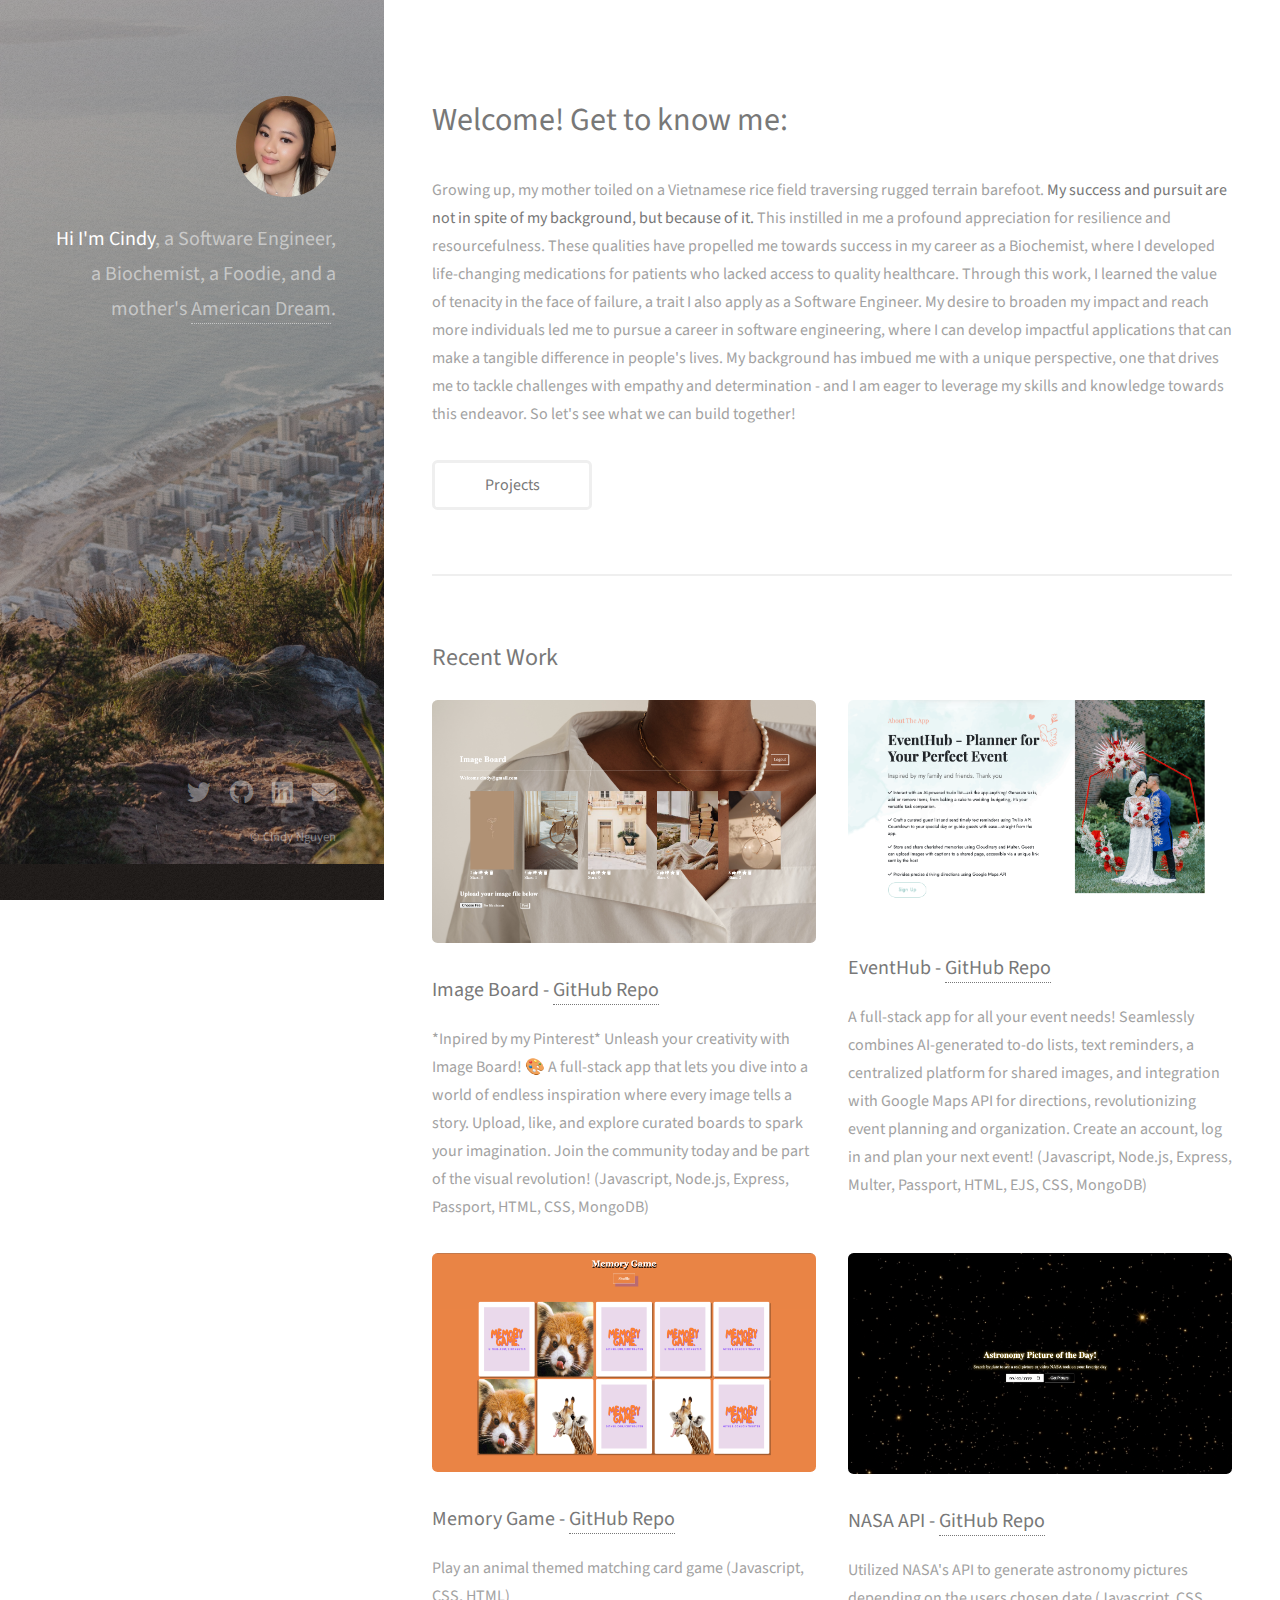
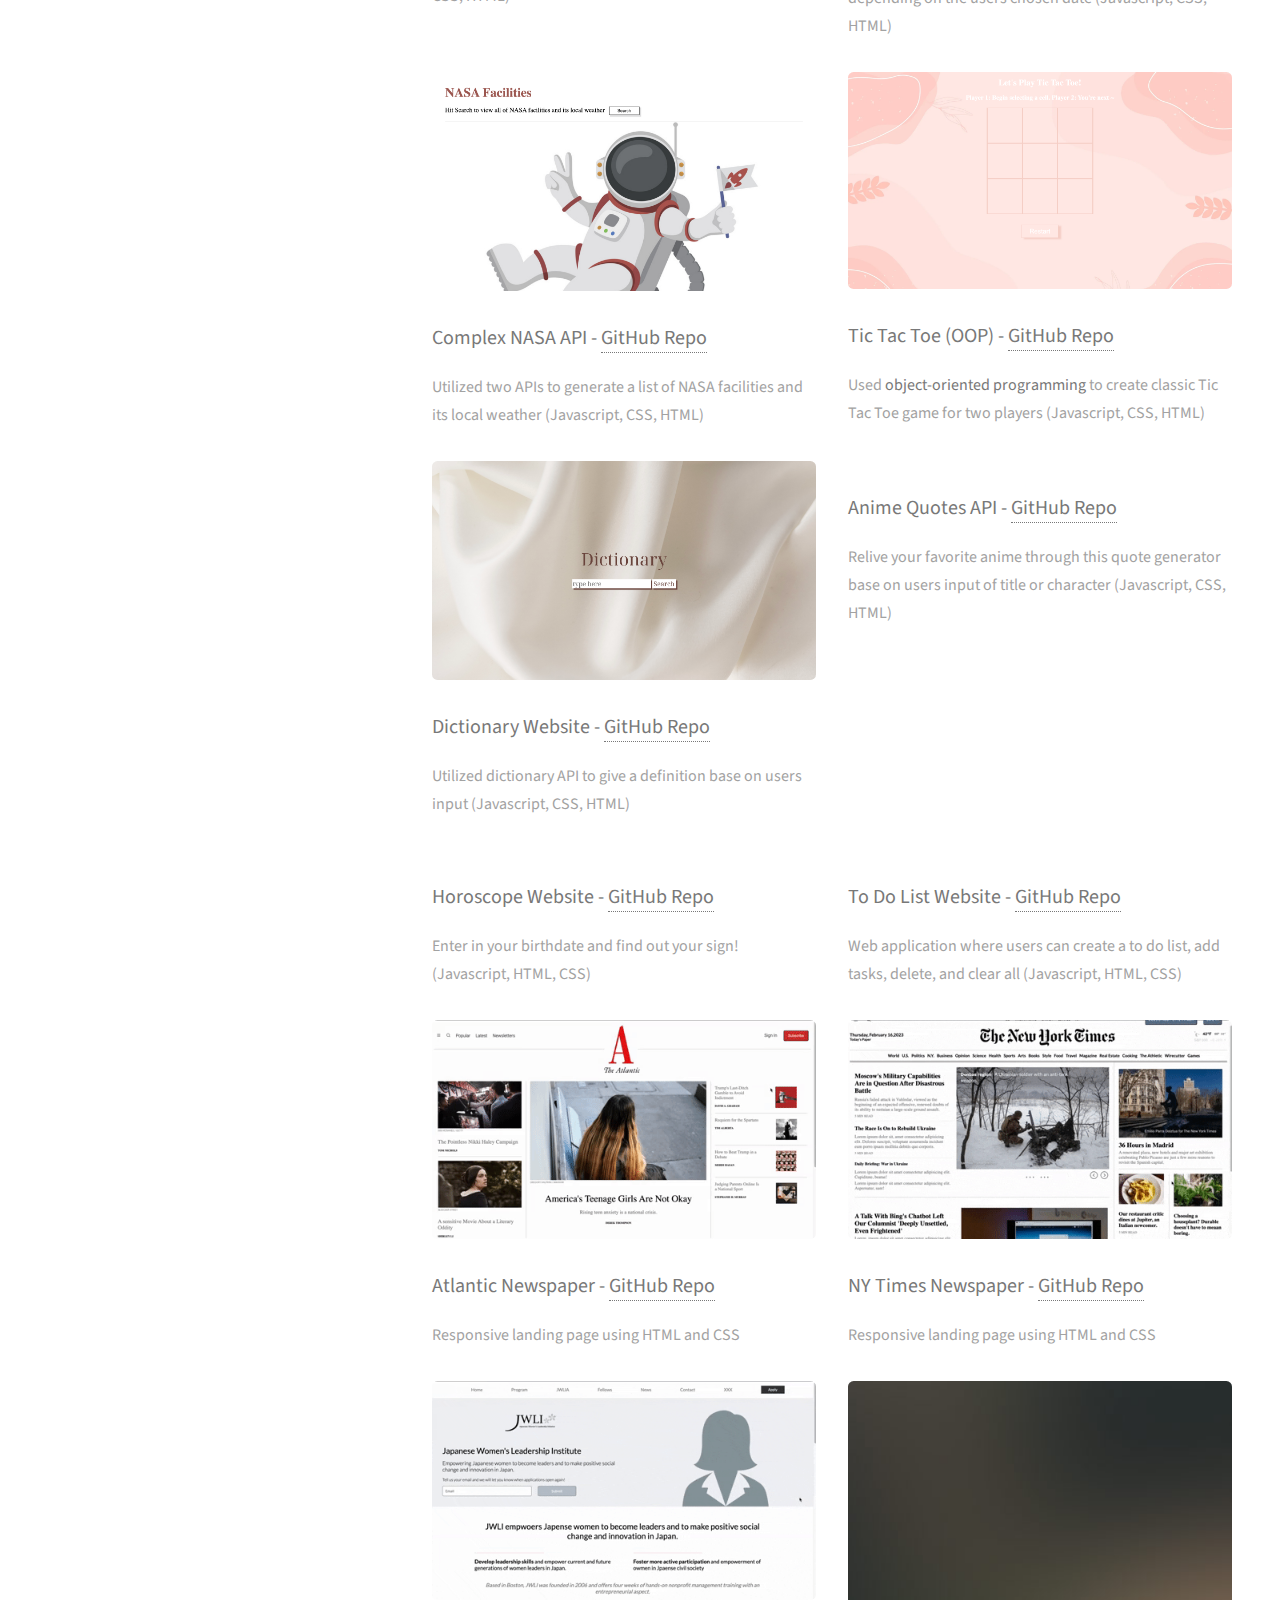
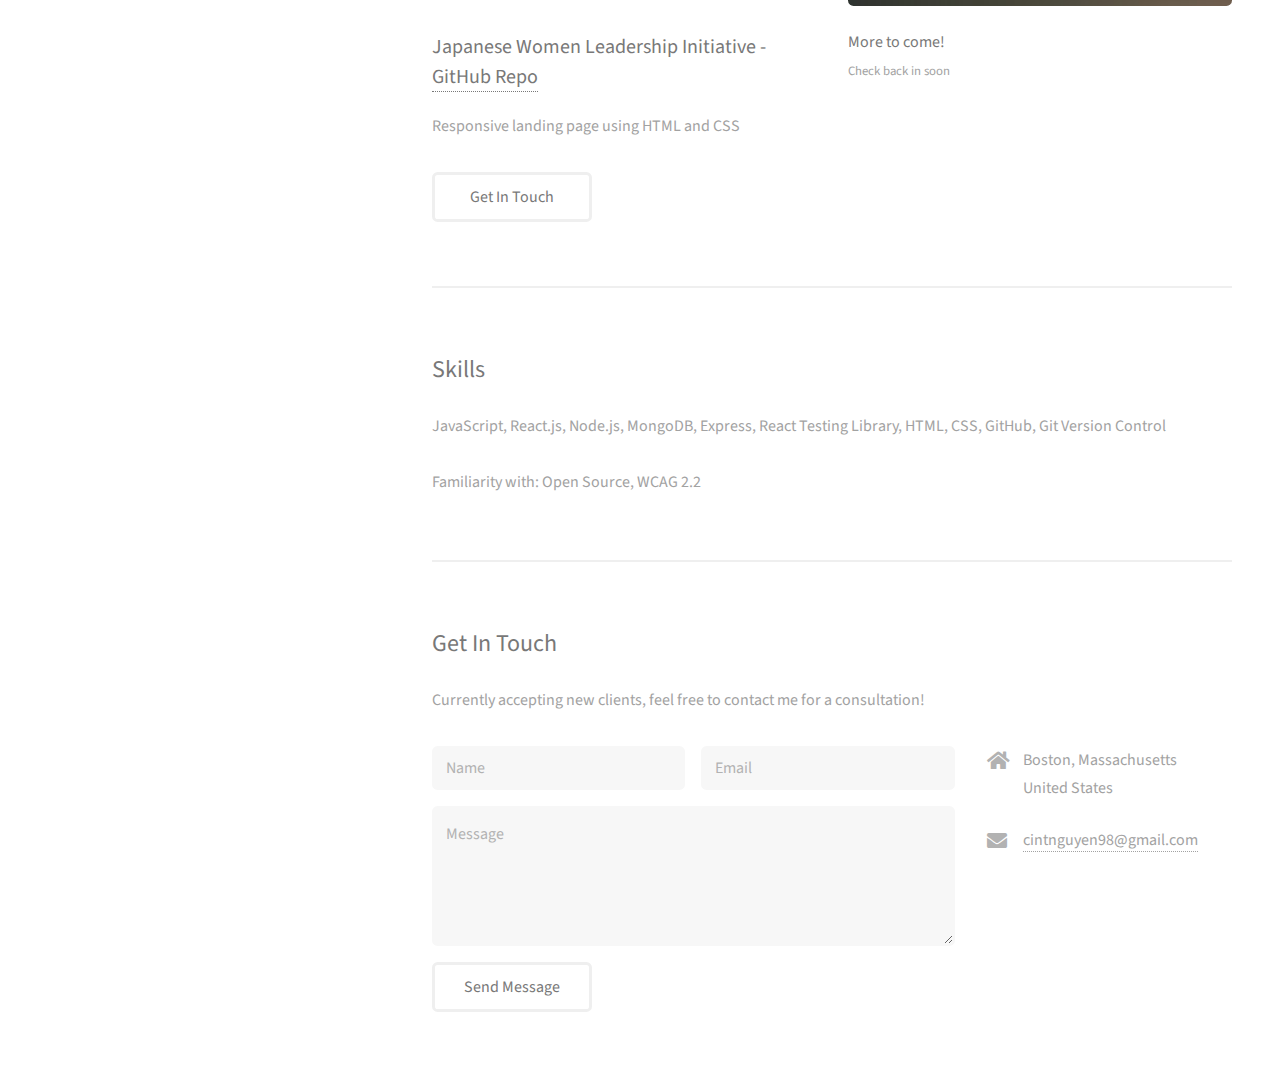
==== commit b31caddb: "docs: updated README.md" ====
--- a/index.html
+++ b/index.html
@@ -60,63 +60,68 @@
 								</p>
 							</article> -->
 							<article class="col-6 col-12-xsmall ">
+								<a href="https://myimageboard.onrender.com/" class="image fit thumb" target="_blank"><img src="images/imageboard.png" alt="" /></a>
+								<h3>Image Board - <a href="https://github.com/cintnguyen/first-auth-imageboard" target="_blank">GitHub Repo</a></h3>
+								<p>*Inpired by my Pinterest* Unleash your creativity with Image Board! 🎨 A full-stack app that lets you dive into a world of endless inspiration where every image tells a story. Upload, like, and explore curated boards to spark your imagination. Join the community today and be part of the visual revolution! (Javascript, Node.js, Express, Passport, HTML, CSS, MongoDB)</p>
+							</article>
+							<article class="col-6 col-12-xsmall ">
 								<a href="https://theeventhub.onrender.com/" class="image fit thumb" target="_blank"><img src="images/ehh.png" alt="" /></a>
-								<h3>EventHub</h3>
+								<h3>EventHub - <a href="https://github.com/cintnguyen/demo-eventhub" target="_blank">GitHub Repo</a></h3>
 								<p>A full-stack app for all your event needs! Seamlessly combines AI-generated to-do lists, text reminders, a centralized platform for shared images, and integration with Google Maps API for directions, revolutionizing event planning and organization. Create an account, log in and plan your next event! (Javascript, Node.js, Express, Multer, Passport, HTML, EJS, CSS, MongoDB)</p>
 							</article>
 							<article class="col-6 col-12-xsmall ">
 								<a href="https://matchingcard-game.netlify.app/" class="image fit thumb" target="_blank"><img src="images/matchingcardgame.png" alt="" /></a>
-								<h3>Memory Game</h3>
+								<h3>Memory Game - <a href="https://github.com/cintnguyen/matching-card" target="_blank">GitHub Repo</a></h3>
 								<p>Play an animal themed matching card game (Javascript, CSS, HTML)</p>
 							</article>
 							<article class="col-6 col-12-xsmall ">
 								<a href="https://astronomypic.netlify.app/" class="image fit thumb" target="_blank"><img src="images/simplenasa.png" alt="" /></a>
-								<h3>NASA API</h3>
+								<h3>NASA API - <a href="https://github.com/cintnguyen/simple-nasa-api-bootcamp" target="_blank">GitHub Repo</a></h3>
 								<p>Utilized NASA's API to generate astronomy pictures depending on the users chosen date (Javascript, CSS, HTML)</p>
 							</article>
 							<article class="col-6 col-12-xsmall ">
 								<a href="https://nasafacilitiesweather.netlify.app/" class="image fit thumb" target="_blank"><img src="images/complexnasa.png" alt="" /></a>
-								<h3>Complex NASA API</h3>
+								<h3>Complex NASA API - <a href="https://github.com/cintnguyen/complex-nasa-bootcamp" target="_blank">GitHub Repo</a></h3>
 								<p>Utilized two APIs to generate a list of NASA facilities and its local weather (Javascript, CSS, HTML)</p>
 							</article>
 							<article class="col-6 col-12-xsmall ">
 								<a href="https://play-tictactoegame.netlify.app/" class="image fit thumb" target="_blank"><img src="images/tictactoe.png" alt="" /></a>
-								<h3>Tic Tac Toe (OOP)</h3>
+								<h3>Tic Tac Toe (OOP) - <a href="https://github.com/cintnguyen/Tic-tac-toe" target="_blank">GitHub Repo</a></h3>
 								<p>Used <strong>object-oriented programming</strong> to create classic Tic Tac Toe game for two players (Javascript, CSS, HTML)</p>
 							</article>
 							<article class="col-6 col-12-xsmall ">
 								<a href="https://dictionarycn.netlify.app/" class="image fit thumb" target="_blank"><img src="images/dictionary.png" alt="" /></a>
-								<h3>Dictionary Website</h3>
+								<h3>Dictionary Website - <a href="https://github.com/cintnguyen/simple-api2-bootcamp" target="_blank">GitHub Repo</a></h3>
 								<p>Utilized dictionary API to give a definition base on users input (Javascript, CSS, HTML)</p>
 							</article>
 							<article class="col-6 col-12-xsmall ">
 								<a href="https://favanimequotes.netlify.app/" class="image fit thumb" target="_blank"><img src="images/anime.png" alt="" /></a>
-								<h3>Anime Quotes API</h3>
+								<h3>Anime Quotes API - <a href="https://github.com/cintnguyen/simple-api-bootcamp" target="_blank">GitHub Repo</a></h3>
 								<p>Relive your favorite anime through this quote generator base on users input of title or character (Javascript, CSS, HTML)</p>
 							</article>
 							<article class="col-6 col-12-xsmall ">
 								<a href="https://starryhoroscope.netlify.app/" class="image fit thumb" target="_blank"><img src="images/workhoroscope.png" alt="" /></a>
-								<h3>Horoscope Website</h3>
+								<h3>Horoscope Website - <a href="https://github.com/cintnguyen/Horoscope" target="_blank">GitHub Repo</a></h3>
 								<p>Enter in your birthdate and find out your sign! (Javascript, HTML, CSS)</p>
 							</article>
 							<article class="col-6 col-12-xsmall ">
 								<a href="https://quicktodolist.netlify.app/" class="image fit thumb" target="_blank"><img src="images/worktodo.png" alt="" /></a>
-								<h3>To Do List Website</h3>
+								<h3>To Do List Website - <a href="https://github.com/cintnguyen/To-Do-List" target="_blank">GitHub Repo</a></h3>
 								<p>Web application where users can create a to do list, add tasks, delete, and clear all (Javascript, HTML, CSS)</p>
 							</article>
 							<article class="col-6 col-12-xsmall ">
 								<a href="https://atlanticnewspaper.netlify.app/" class="image fit thumb" target="_blank"><img src="images/workatlantic.png" alt="" /></a>
-								<h3>Atlantic Newspaper</h3>
+								<h3>Atlantic Newspaper - <a href="https://github.com/cintnguyen/TheAtlantic-Newspaper" target="_blank">GitHub Repo</a></h3>
 								<p>Responsive landing page using HTML and CSS</p>
 							</article>
 							<article class="col-6 col-12-xsmall ">
 								<a href="https://nytimesnewspaper.netlify.app/" class="image fit thumb" target="_blank"><img src="images/workNyt.png" alt="" /></a>
-								<h3>New York Times Newspaper</h3>
+								<h3>NY Times Newspaper - <a href="https://github.com/cintnguyen/NewYorkTimes-Newspaper" target="_blank">GitHub Repo</a></h3>
 								<p>Responsive landing page using HTML and CSS</p>
 							</article>
 							<article class="col-6 col-12-xsmall ">
 								<a href="https://jwleadership.netlify.app/" class="image fit thumb" target="_blank"><img src="images/workjwli.png" alt="" /></a>
-								<h3>Japanese Women Leadership Initiative</h3>
+								<h3>Japanese Women Leadership Initiative - <a href="https://github.com/cintnguyen/JWLI" target="_blank">GitHub Repo</a></h3>
 								<p>Responsive landing page using HTML and CSS</p>
 							</article>
 							<article class="col-6 col-12-xsmall work-item">
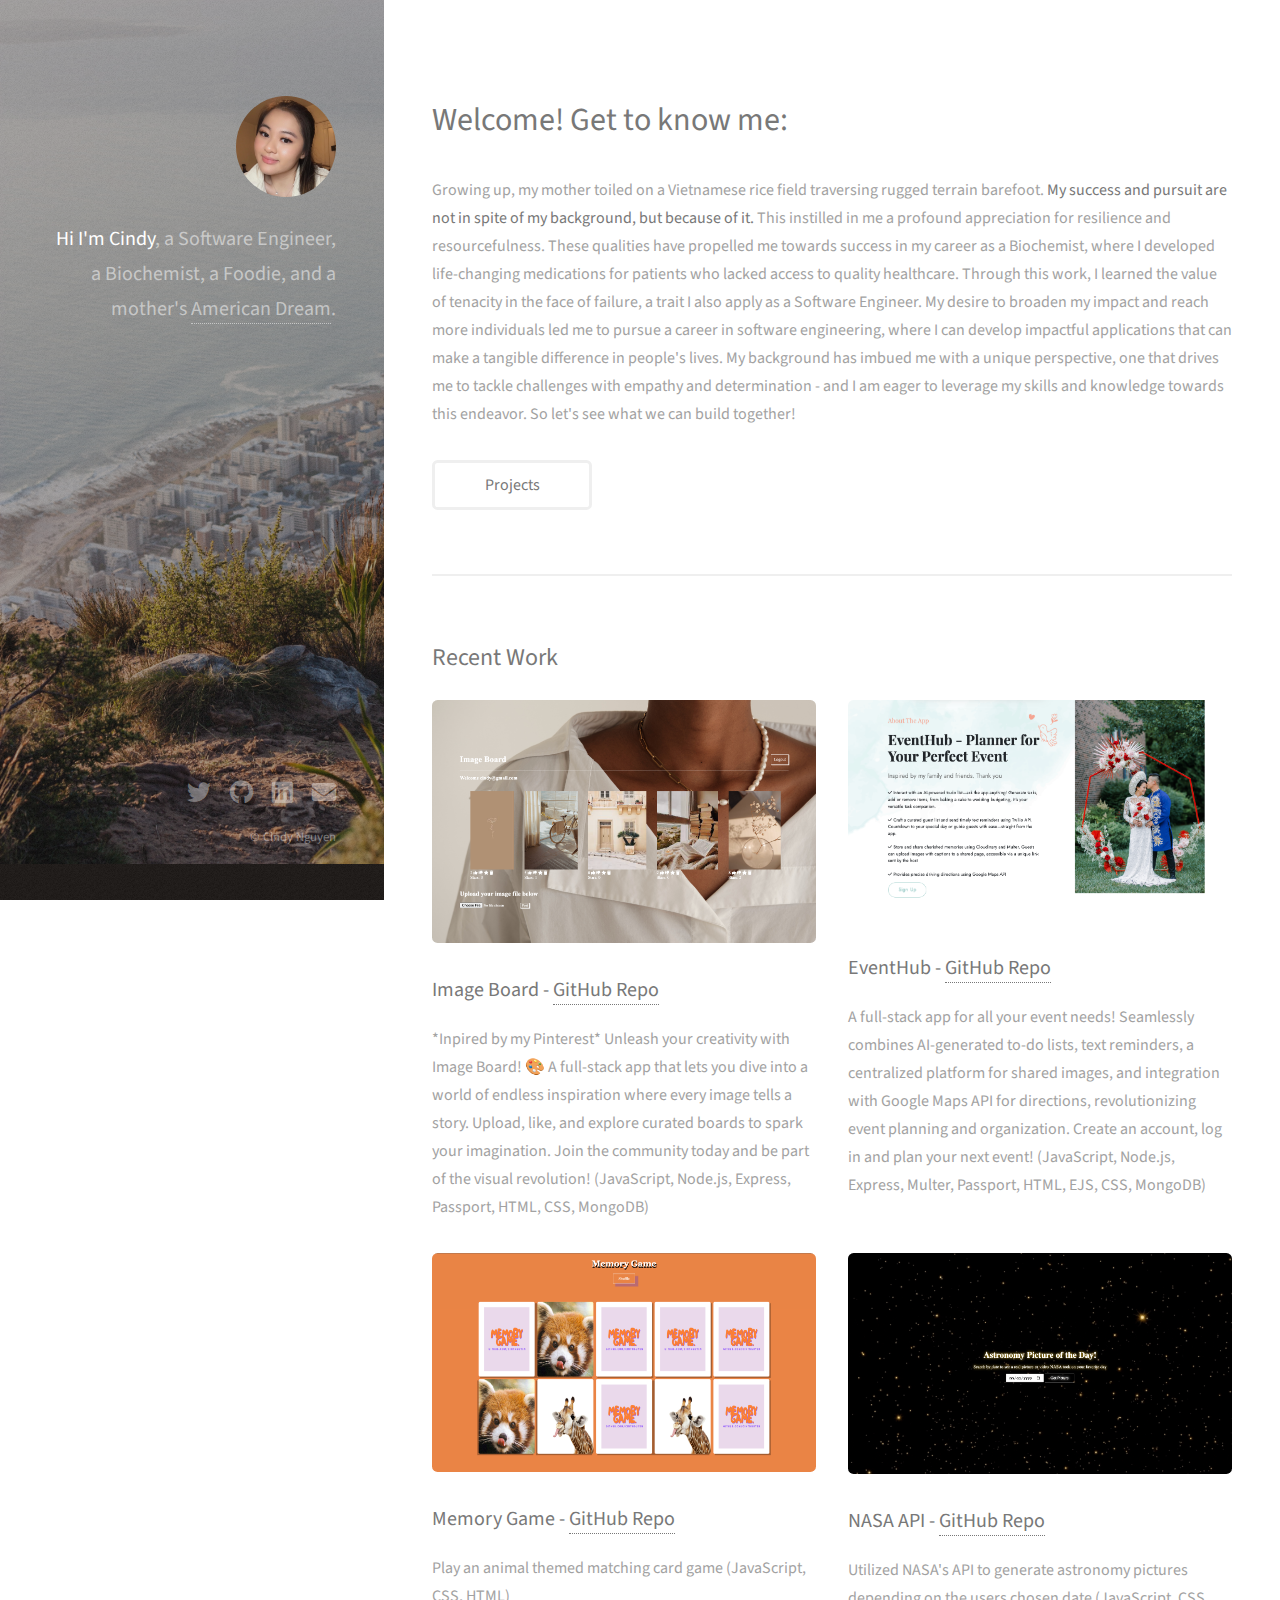
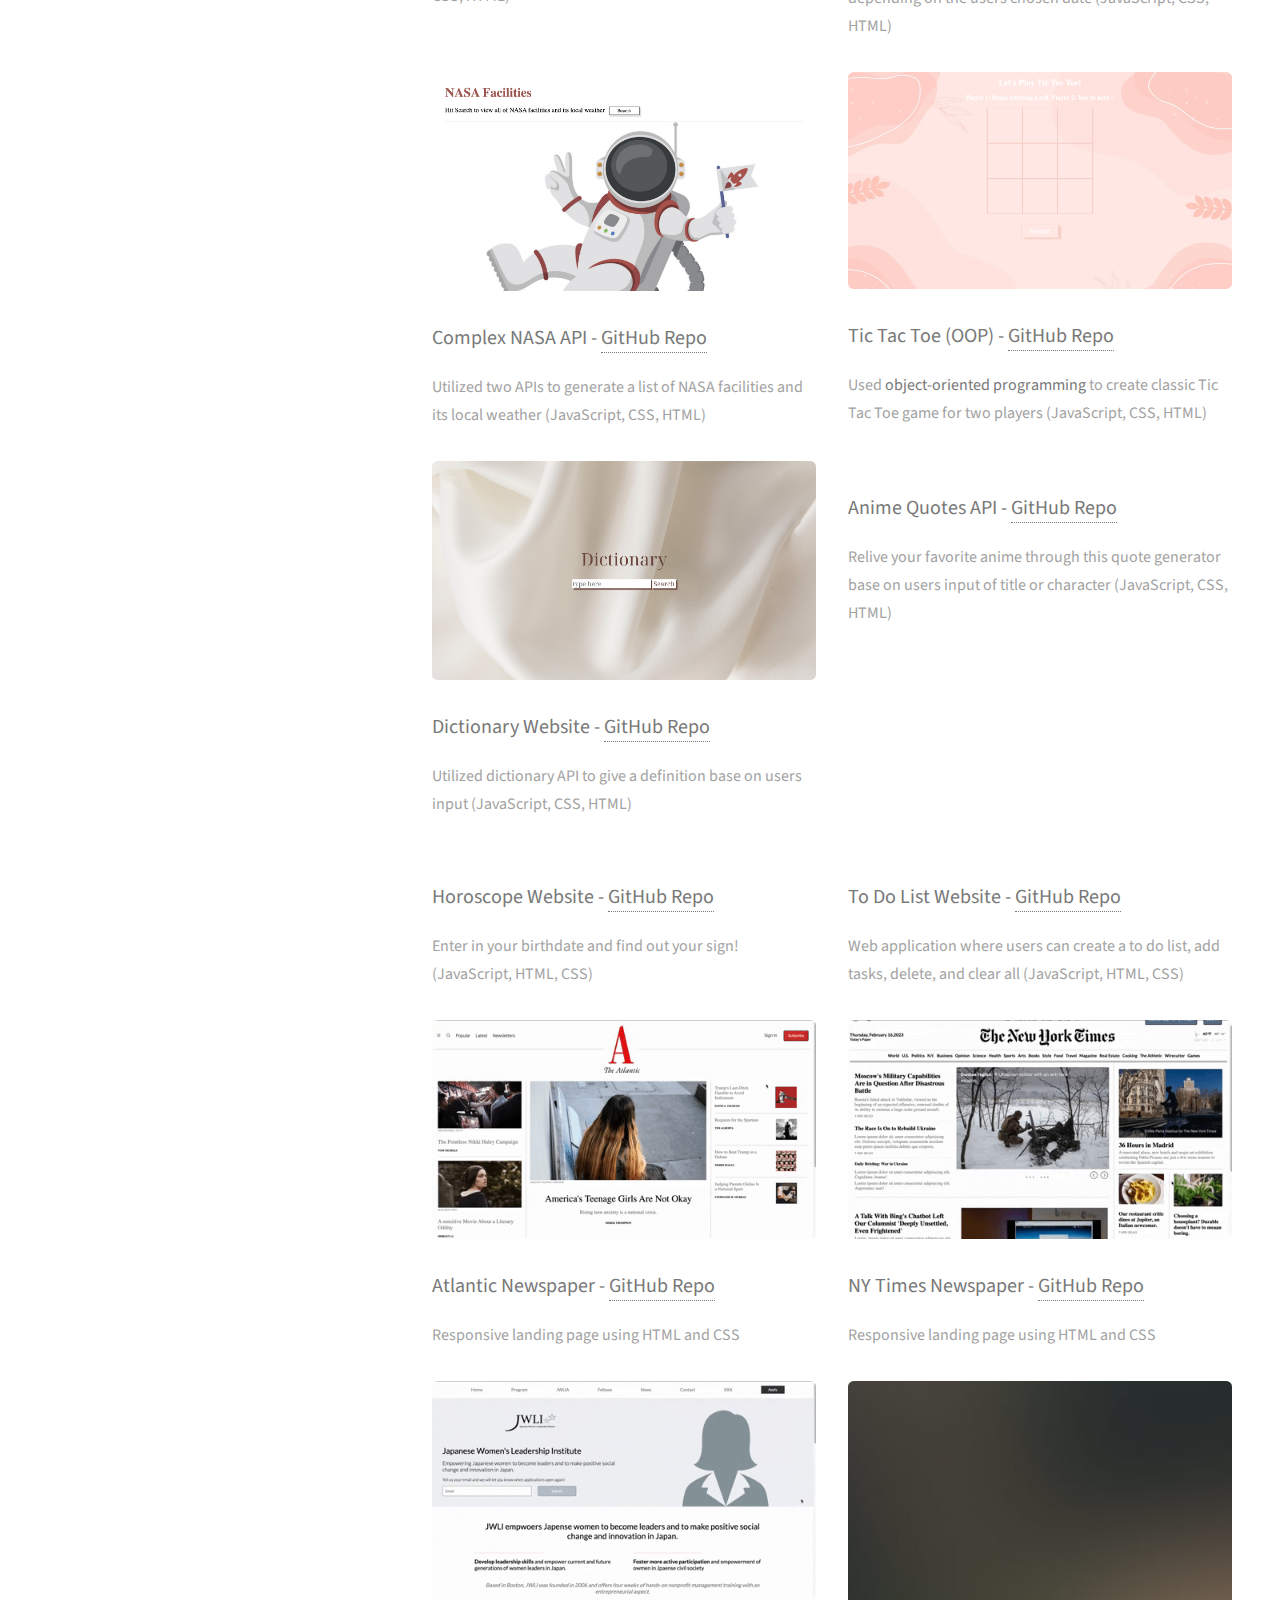
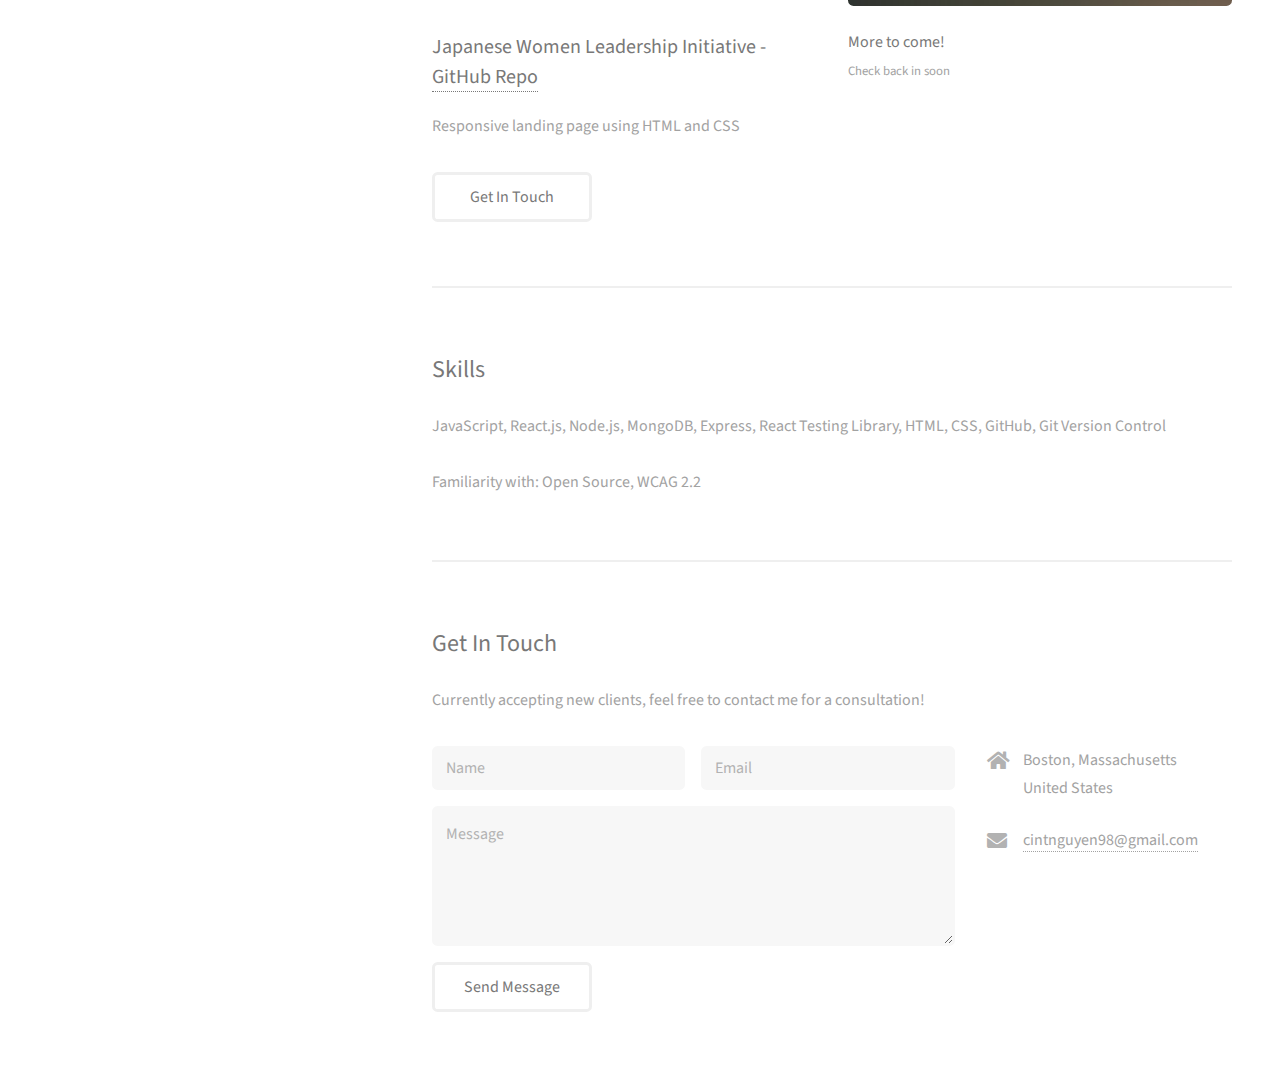
==== commit 365f91ff: "docs: updated descriptors" ====
--- a/index.html
+++ b/index.html
@@ -45,69 +45,69 @@
 							<!-- <article class="col-6 col-12-xsmall ">
 								<a href="https://easy-palindrome-checker.netlify.app/" class="image fit thumb" target="_blank"><img src="images/palindrome.png" alt="" /></a>
 								<h3>Palindrome Checker</h3>
-								<p>Created a <strong>server-side</strong> palindrome checker in the <strong>node enviroment</strong> (Javascript, CSS, HTML, Node.js)</p>
+								<p>Created a <strong>server-side</strong> palindrome checker in the <strong>node enviroment</strong> (JavaScript, CSS, HTML, Node.js)</p>
 							</article>
 							<article class="col-6 col-12-xsmall ">
 								<a href="https://easycoinflip.netlify.app/" class="image fit thumb" target="_blank"><img src="images/coinflip.png" alt="" /></a>
 								<h3>Coin Flip</h3>
-								<p>Guess heads or tails! Created a <strong>server-side</strong> coin flip in the <strong>node enviroment</strong> (Javascript, CSS, HTML, Node.js)</p>
+								<p>Guess heads or tails! Created a <strong>server-side</strong> coin flip in the <strong>node enviroment</strong> (JavaScript, CSS, HTML, Node.js)</p>
 							</article> -->
 							<!-- <article class="col-6 col-12-xsmall ">
 								<a href="https://theeventhub.onrender.com/" class="image fit thumb" target="_blank"><img src="images/eventhub.png" alt="" /></a>
 								<h3>EventHub</h3>
 								<p>
-									A full-stack app for all your event needs! Seamlessly combines AI-generated to-do lists, text reminders, a centralized platform for shared images, and integration with Google Maps API for directions, revolutionizing event planning and organization. Create an account, log in and plan your next event! (Javascript, Node.js, Express, Multer, Passport, HTML, EJS, CSS, MongoDB)
+									A full-stack app for all your event needs! Seamlessly combines AI-generated to-do lists, text reminders, a centralized platform for shared images, and integration with Google Maps API for directions, revolutionizing event planning and organization. Create an account, log in and plan your next event! (JavaScript, Node.js, Express, Multer, Passport, HTML, EJS, CSS, MongoDB)
 								</p>
 							</article> -->
 							<article class="col-6 col-12-xsmall ">
 								<a href="https://myimageboard.onrender.com/" class="image fit thumb" target="_blank"><img src="images/imageboard.png" alt="" /></a>
 								<h3>Image Board - <a href="https://github.com/cintnguyen/first-auth-imageboard" target="_blank">GitHub Repo</a></h3>
-								<p>*Inpired by my Pinterest* Unleash your creativity with Image Board! 🎨 A full-stack app that lets you dive into a world of endless inspiration where every image tells a story. Upload, like, and explore curated boards to spark your imagination. Join the community today and be part of the visual revolution! (Javascript, Node.js, Express, Passport, HTML, CSS, MongoDB)</p>
+								<p>*Inpired by my Pinterest* Unleash your creativity with Image Board! 🎨 A full-stack app that lets you dive into a world of endless inspiration where every image tells a story. Upload, like, and explore curated boards to spark your imagination. Join the community today and be part of the visual revolution! (JavaScript, Node.js, Express, Passport, HTML, CSS, MongoDB)</p>
 							</article>
 							<article class="col-6 col-12-xsmall ">
 								<a href="https://theeventhub.onrender.com/" class="image fit thumb" target="_blank"><img src="images/ehh.png" alt="" /></a>
 								<h3>EventHub - <a href="https://github.com/cintnguyen/demo-eventhub" target="_blank">GitHub Repo</a></h3>
-								<p>A full-stack app for all your event needs! Seamlessly combines AI-generated to-do lists, text reminders, a centralized platform for shared images, and integration with Google Maps API for directions, revolutionizing event planning and organization. Create an account, log in and plan your next event! (Javascript, Node.js, Express, Multer, Passport, HTML, EJS, CSS, MongoDB)</p>
+								<p>A full-stack app for all your event needs! Seamlessly combines AI-generated to-do lists, text reminders, a centralized platform for shared images, and integration with Google Maps API for directions, revolutionizing event planning and organization. Create an account, log in and plan your next event! (JavaScript, Node.js, Express, Multer, Passport, HTML, EJS, CSS, MongoDB)</p>
 							</article>
 							<article class="col-6 col-12-xsmall ">
 								<a href="https://matchingcard-game.netlify.app/" class="image fit thumb" target="_blank"><img src="images/matchingcardgame.png" alt="" /></a>
 								<h3>Memory Game - <a href="https://github.com/cintnguyen/matching-card" target="_blank">GitHub Repo</a></h3>
-								<p>Play an animal themed matching card game (Javascript, CSS, HTML)</p>
+								<p>Play an animal themed matching card game (JavaScript, CSS, HTML)</p>
 							</article>
 							<article class="col-6 col-12-xsmall ">
 								<a href="https://astronomypic.netlify.app/" class="image fit thumb" target="_blank"><img src="images/simplenasa.png" alt="" /></a>
 								<h3>NASA API - <a href="https://github.com/cintnguyen/simple-nasa-api-bootcamp" target="_blank">GitHub Repo</a></h3>
-								<p>Utilized NASA's API to generate astronomy pictures depending on the users chosen date (Javascript, CSS, HTML)</p>
+								<p>Utilized NASA's API to generate astronomy pictures depending on the users chosen date (JavaScript, CSS, HTML)</p>
 							</article>
 							<article class="col-6 col-12-xsmall ">
 								<a href="https://nasafacilitiesweather.netlify.app/" class="image fit thumb" target="_blank"><img src="images/complexnasa.png" alt="" /></a>
 								<h3>Complex NASA API - <a href="https://github.com/cintnguyen/complex-nasa-bootcamp" target="_blank">GitHub Repo</a></h3>
-								<p>Utilized two APIs to generate a list of NASA facilities and its local weather (Javascript, CSS, HTML)</p>
+								<p>Utilized two APIs to generate a list of NASA facilities and its local weather (JavaScript, CSS, HTML)</p>
 							</article>
 							<article class="col-6 col-12-xsmall ">
 								<a href="https://play-tictactoegame.netlify.app/" class="image fit thumb" target="_blank"><img src="images/tictactoe.png" alt="" /></a>
 								<h3>Tic Tac Toe (OOP) - <a href="https://github.com/cintnguyen/Tic-tac-toe" target="_blank">GitHub Repo</a></h3>
-								<p>Used <strong>object-oriented programming</strong> to create classic Tic Tac Toe game for two players (Javascript, CSS, HTML)</p>
+								<p>Used <strong>object-oriented programming</strong> to create classic Tic Tac Toe game for two players (JavaScript, CSS, HTML)</p>
 							</article>
 							<article class="col-6 col-12-xsmall ">
 								<a href="https://dictionarycn.netlify.app/" class="image fit thumb" target="_blank"><img src="images/dictionary.png" alt="" /></a>
 								<h3>Dictionary Website - <a href="https://github.com/cintnguyen/simple-api2-bootcamp" target="_blank">GitHub Repo</a></h3>
-								<p>Utilized dictionary API to give a definition base on users input (Javascript, CSS, HTML)</p>
+								<p>Utilized dictionary API to give a definition base on users input (JavaScript, CSS, HTML)</p>
 							</article>
 							<article class="col-6 col-12-xsmall ">
 								<a href="https://favanimequotes.netlify.app/" class="image fit thumb" target="_blank"><img src="images/anime.png" alt="" /></a>
 								<h3>Anime Quotes API - <a href="https://github.com/cintnguyen/simple-api-bootcamp" target="_blank">GitHub Repo</a></h3>
-								<p>Relive your favorite anime through this quote generator base on users input of title or character (Javascript, CSS, HTML)</p>
+								<p>Relive your favorite anime through this quote generator base on users input of title or character (JavaScript, CSS, HTML)</p>
 							</article>
 							<article class="col-6 col-12-xsmall ">
 								<a href="https://starryhoroscope.netlify.app/" class="image fit thumb" target="_blank"><img src="images/workhoroscope.png" alt="" /></a>
 								<h3>Horoscope Website - <a href="https://github.com/cintnguyen/Horoscope" target="_blank">GitHub Repo</a></h3>
-								<p>Enter in your birthdate and find out your sign! (Javascript, HTML, CSS)</p>
+								<p>Enter in your birthdate and find out your sign! (JavaScript, HTML, CSS)</p>
 							</article>
 							<article class="col-6 col-12-xsmall ">
 								<a href="https://quicktodolist.netlify.app/" class="image fit thumb" target="_blank"><img src="images/worktodo.png" alt="" /></a>
 								<h3>To Do List Website - <a href="https://github.com/cintnguyen/To-Do-List" target="_blank">GitHub Repo</a></h3>
-								<p>Web application where users can create a to do list, add tasks, delete, and clear all (Javascript, HTML, CSS)</p>
+								<p>Web application where users can create a to do list, add tasks, delete, and clear all (JavaScript, HTML, CSS)</p>
 							</article>
 							<article class="col-6 col-12-xsmall ">
 								<a href="https://atlanticnewspaper.netlify.app/" class="image fit thumb" target="_blank"><img src="images/workatlantic.png" alt="" /></a>
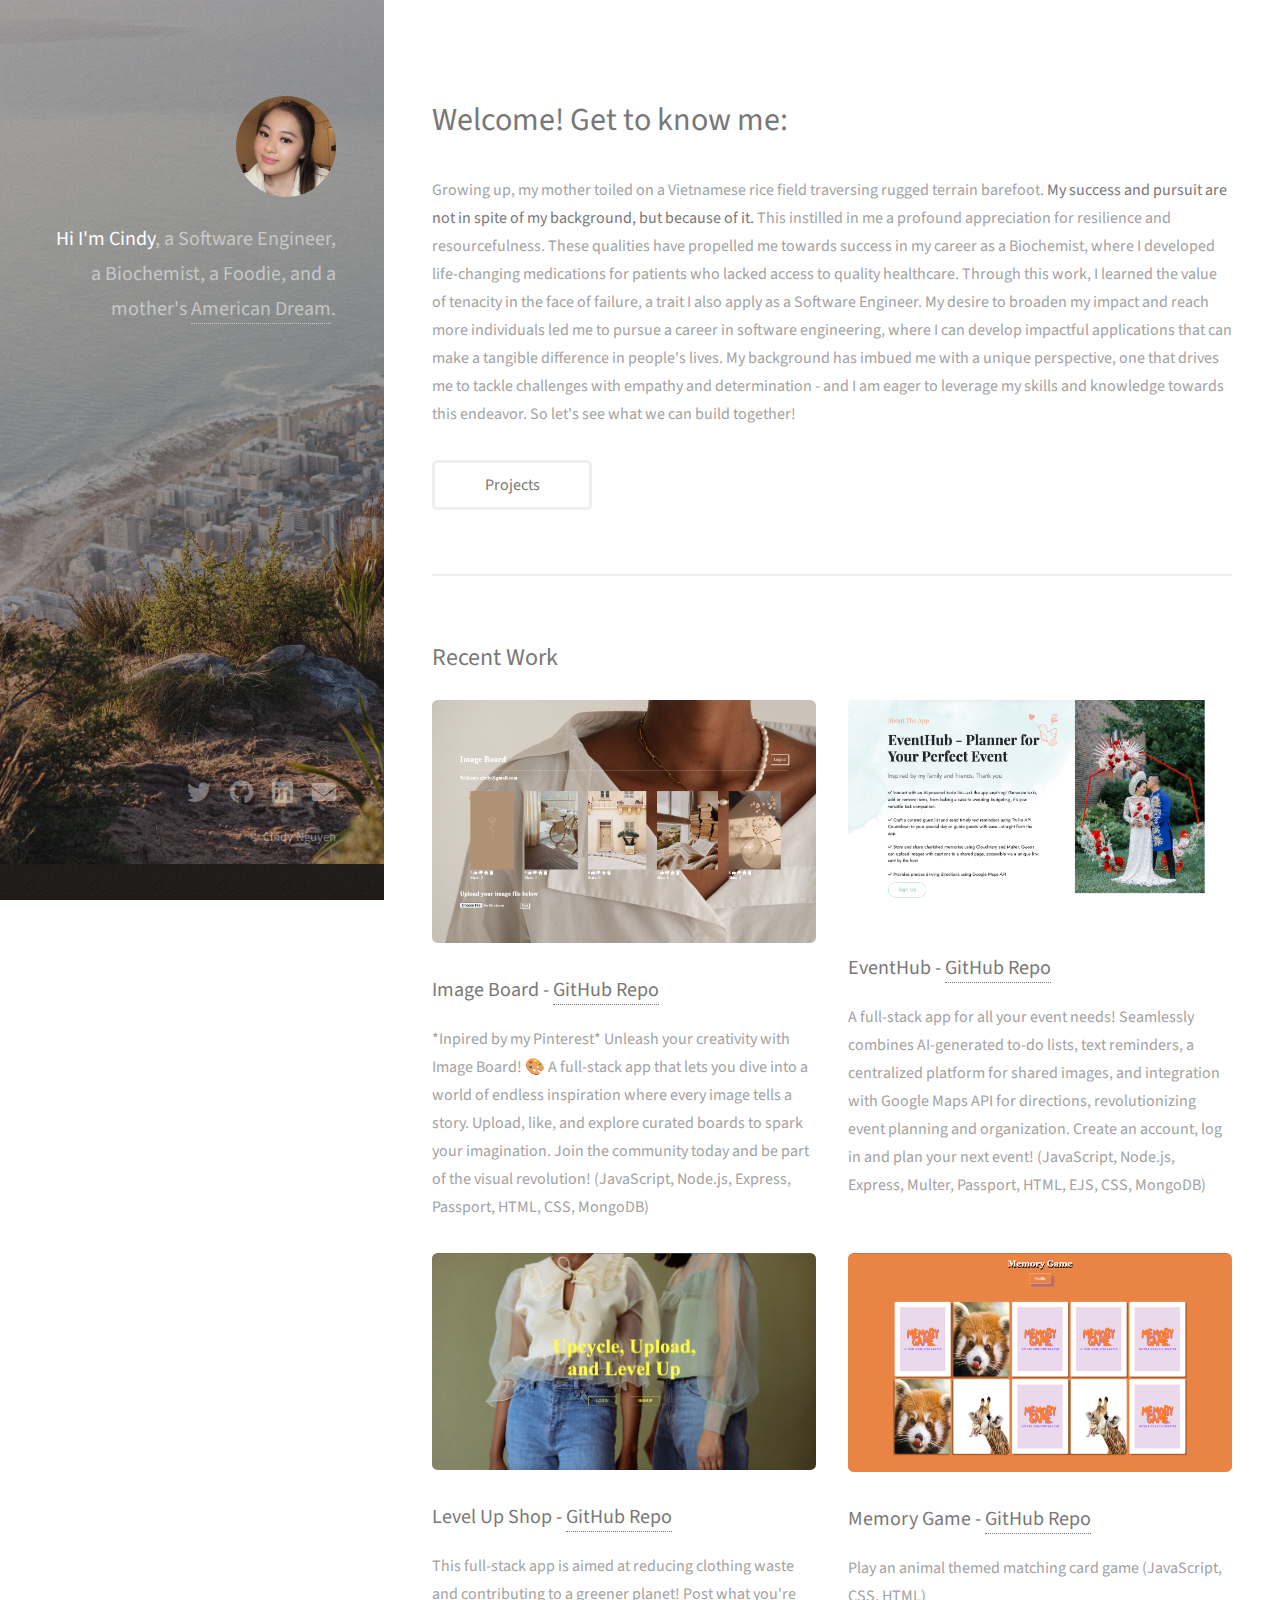
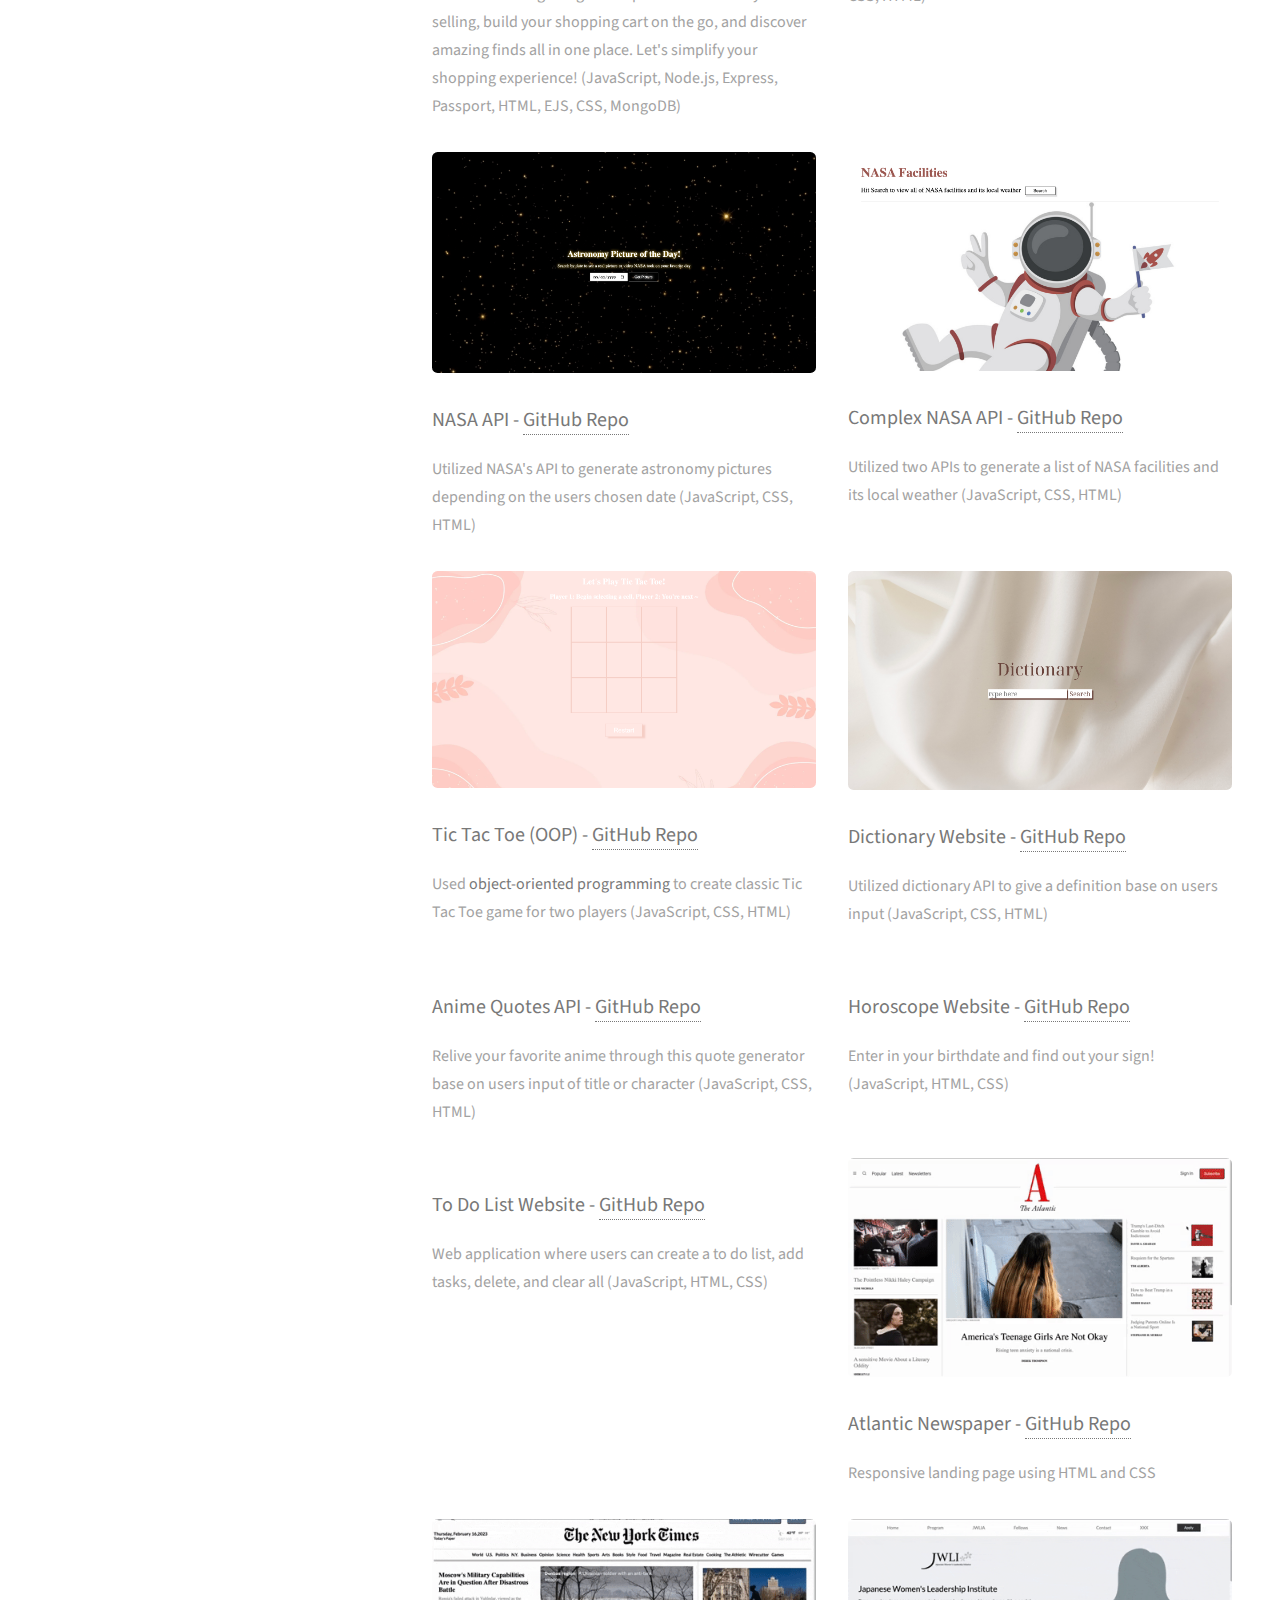
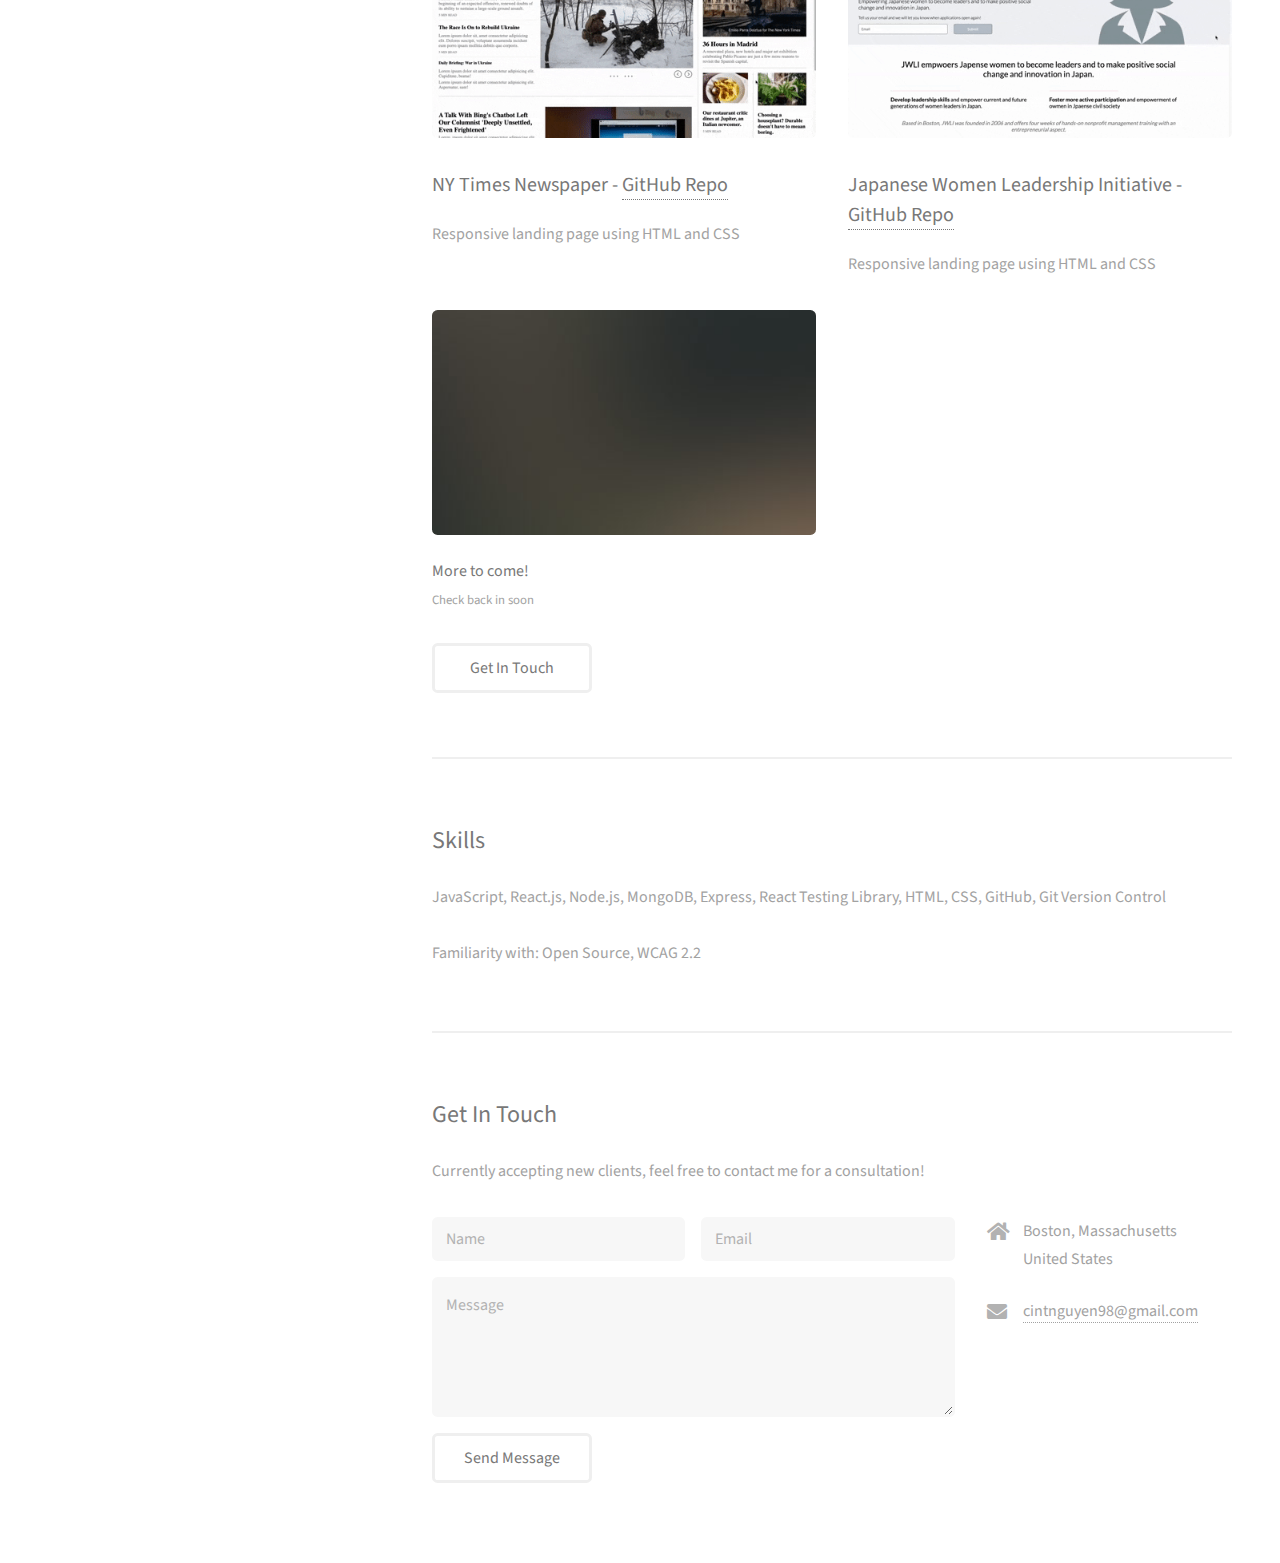
==== commit b26a11c3: "docs: included hosted site" ====
--- a/index.html
+++ b/index.html
@@ -68,6 +68,11 @@
 								<a href="https://theeventhub.onrender.com/" class="image fit thumb" target="_blank"><img src="images/ehh.png" alt="" /></a>
 								<h3>EventHub - <a href="https://github.com/cintnguyen/demo-eventhub" target="_blank">GitHub Repo</a></h3>
 								<p>A full-stack app for all your event needs! Seamlessly combines AI-generated to-do lists, text reminders, a centralized platform for shared images, and integration with Google Maps API for directions, revolutionizing event planning and organization. Create an account, log in and plan your next event! (JavaScript, Node.js, Express, Multer, Passport, HTML, EJS, CSS, MongoDB)</p>
+							</article>
+							<article class="col-6 col-12-xsmall ">
+								<a href="https://levelupshop.onrender.com/" class="image fit thumb" target="_blank"><img src="images/levelupshop.png" alt="" /></a>
+								<h3>Level Up Shop - <a href="https://github.com/cintnguyen/second-auth-shopping" target="_blank">GitHub Repo</a></h3>
+								<p> This full-stack app is aimed at reducing clothing waste and contributing to a greener planet! Post what you're selling, build your shopping cart on the go, and discover amazing finds all in one place. Let's simplify your shopping experience! (JavaScript, Node.js, Express, Passport, HTML, EJS, CSS, MongoDB)</p>
 							</article>
 							<article class="col-6 col-12-xsmall ">
 								<a href="https://matchingcard-game.netlify.app/" class="image fit thumb" target="_blank"><img src="images/matchingcardgame.png" alt="" /></a>
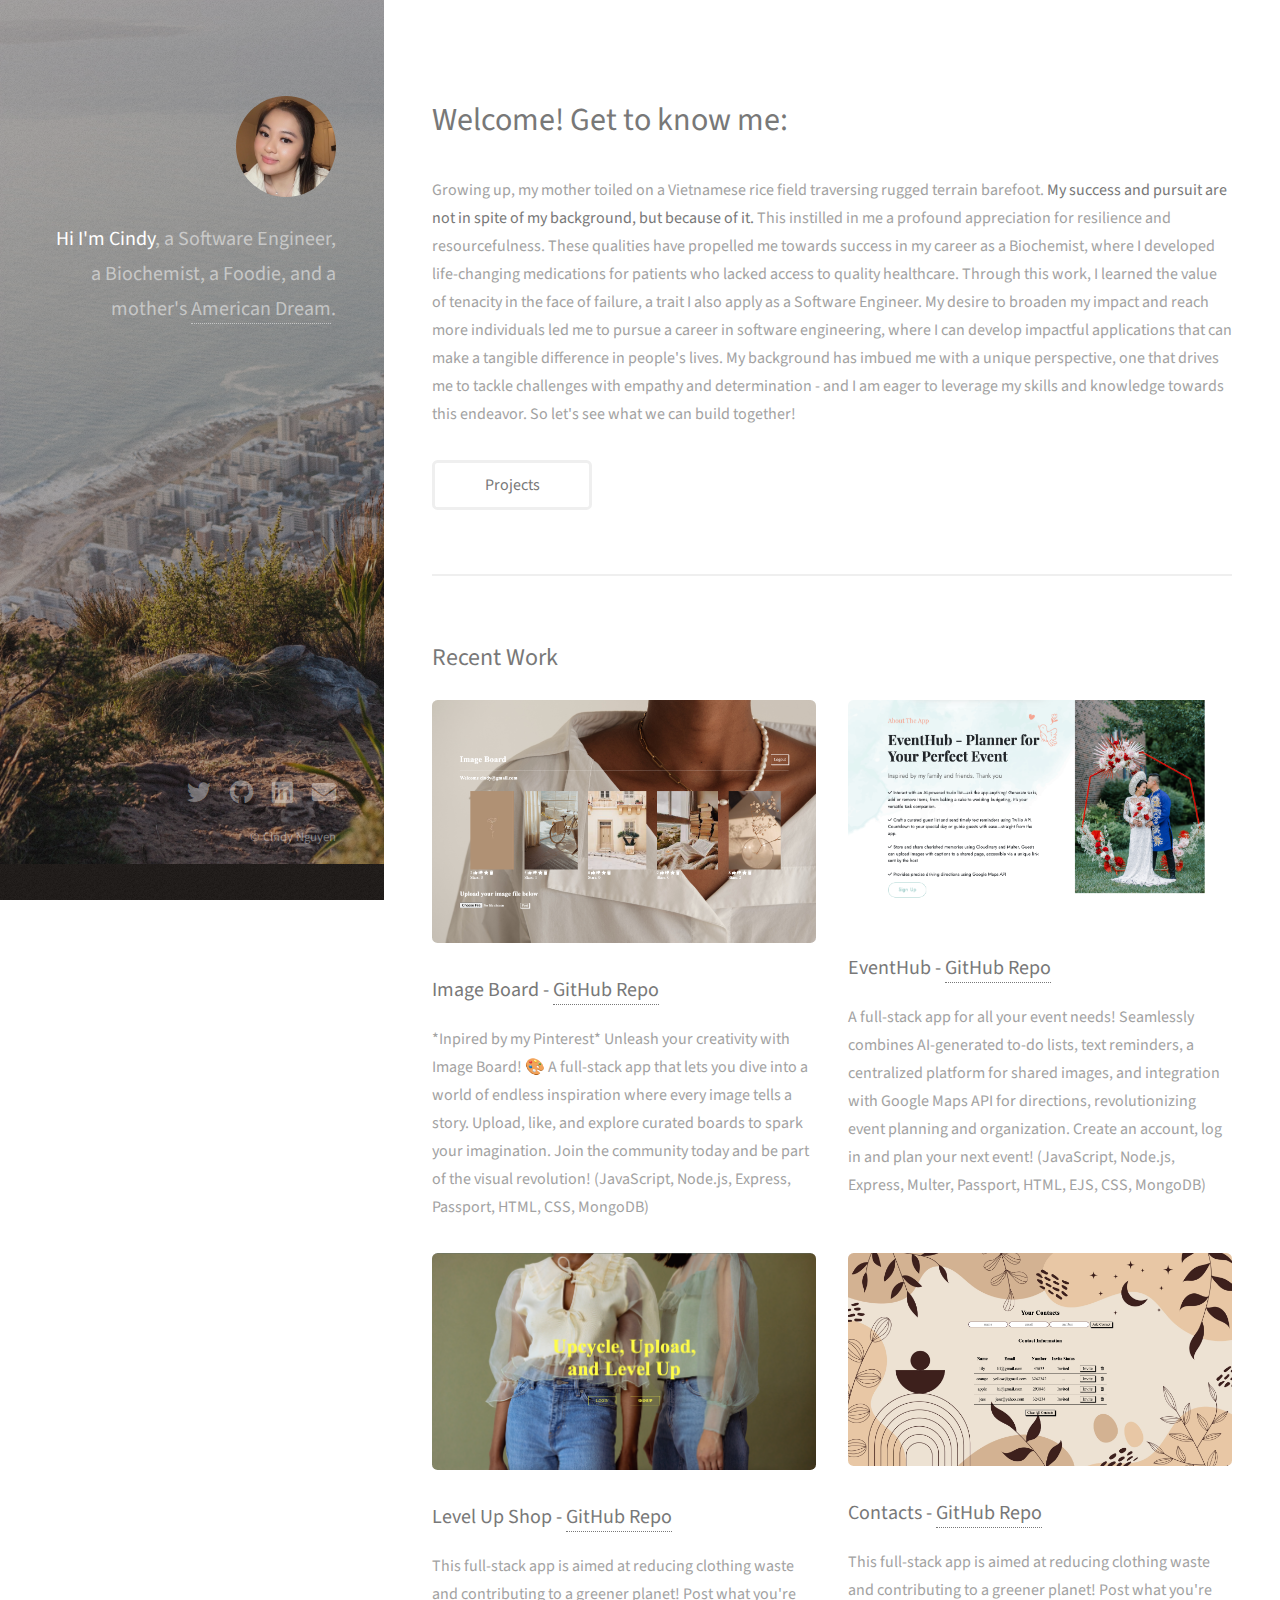
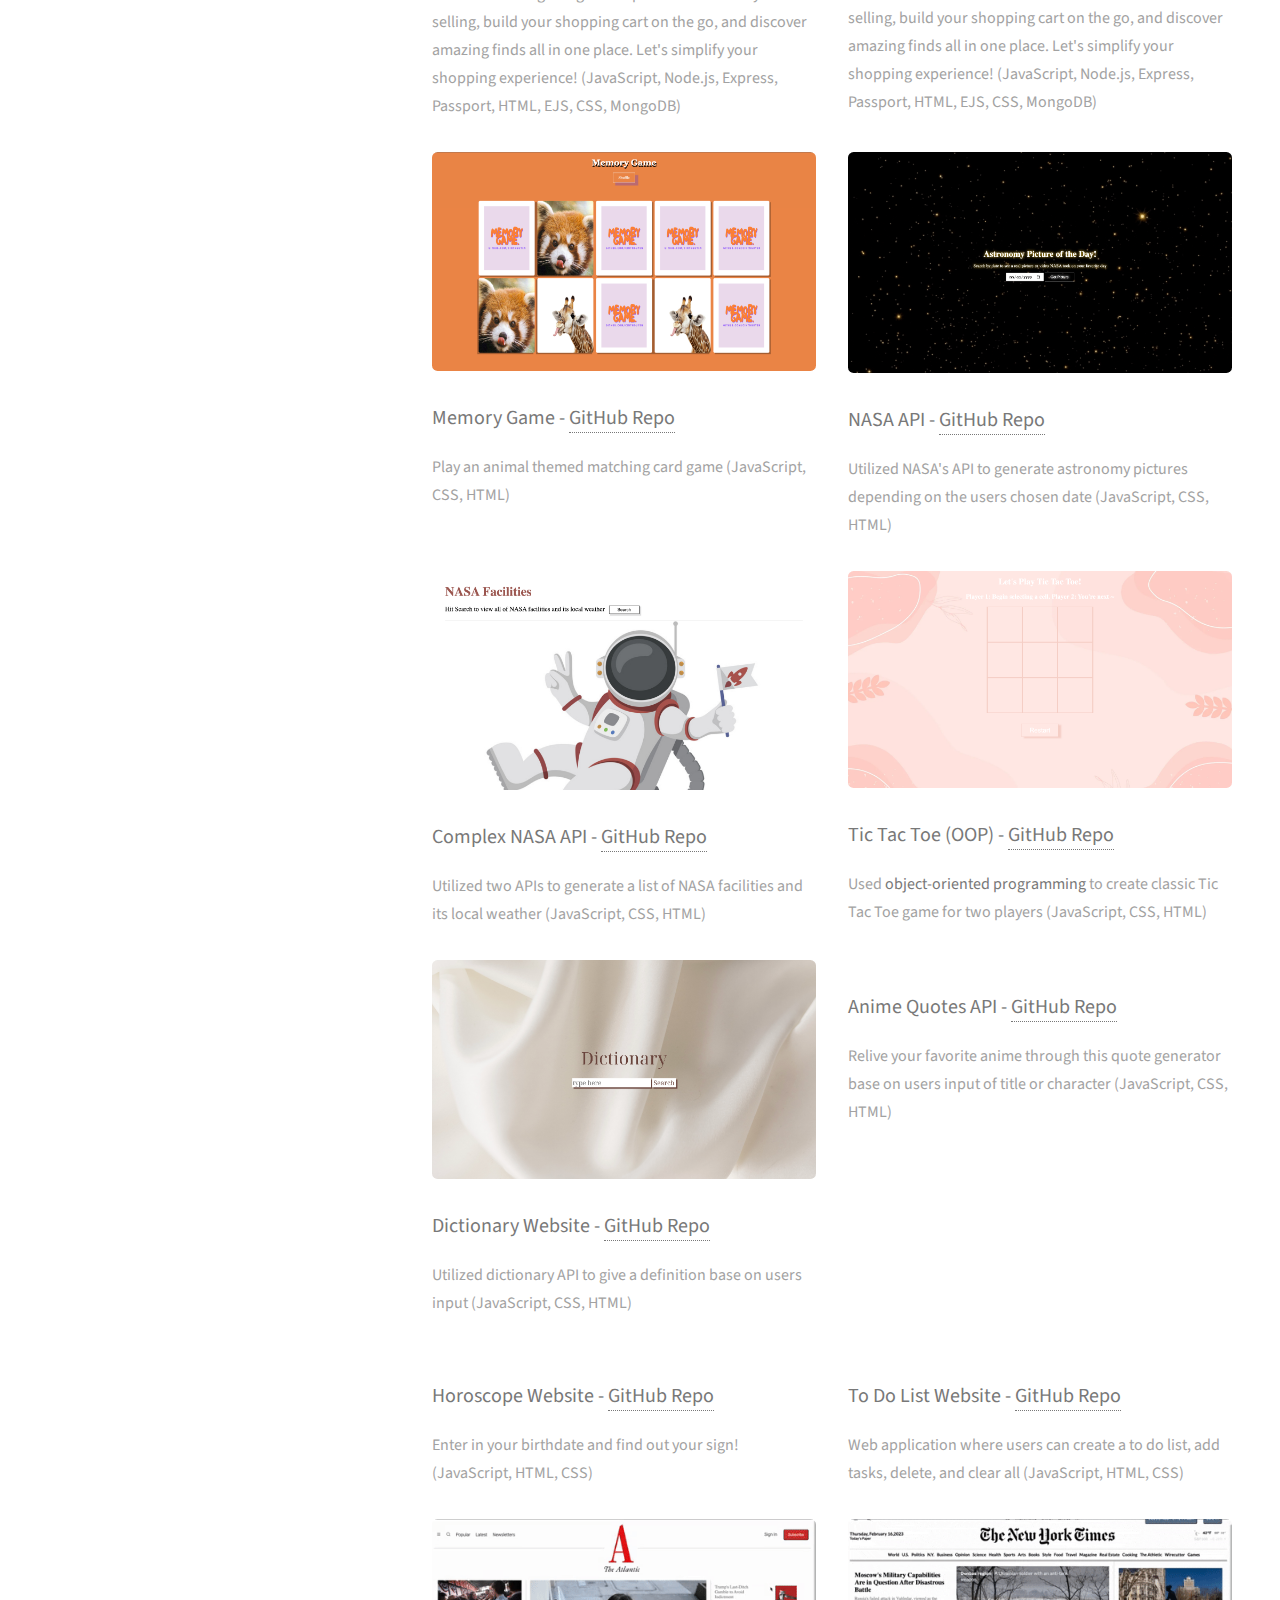
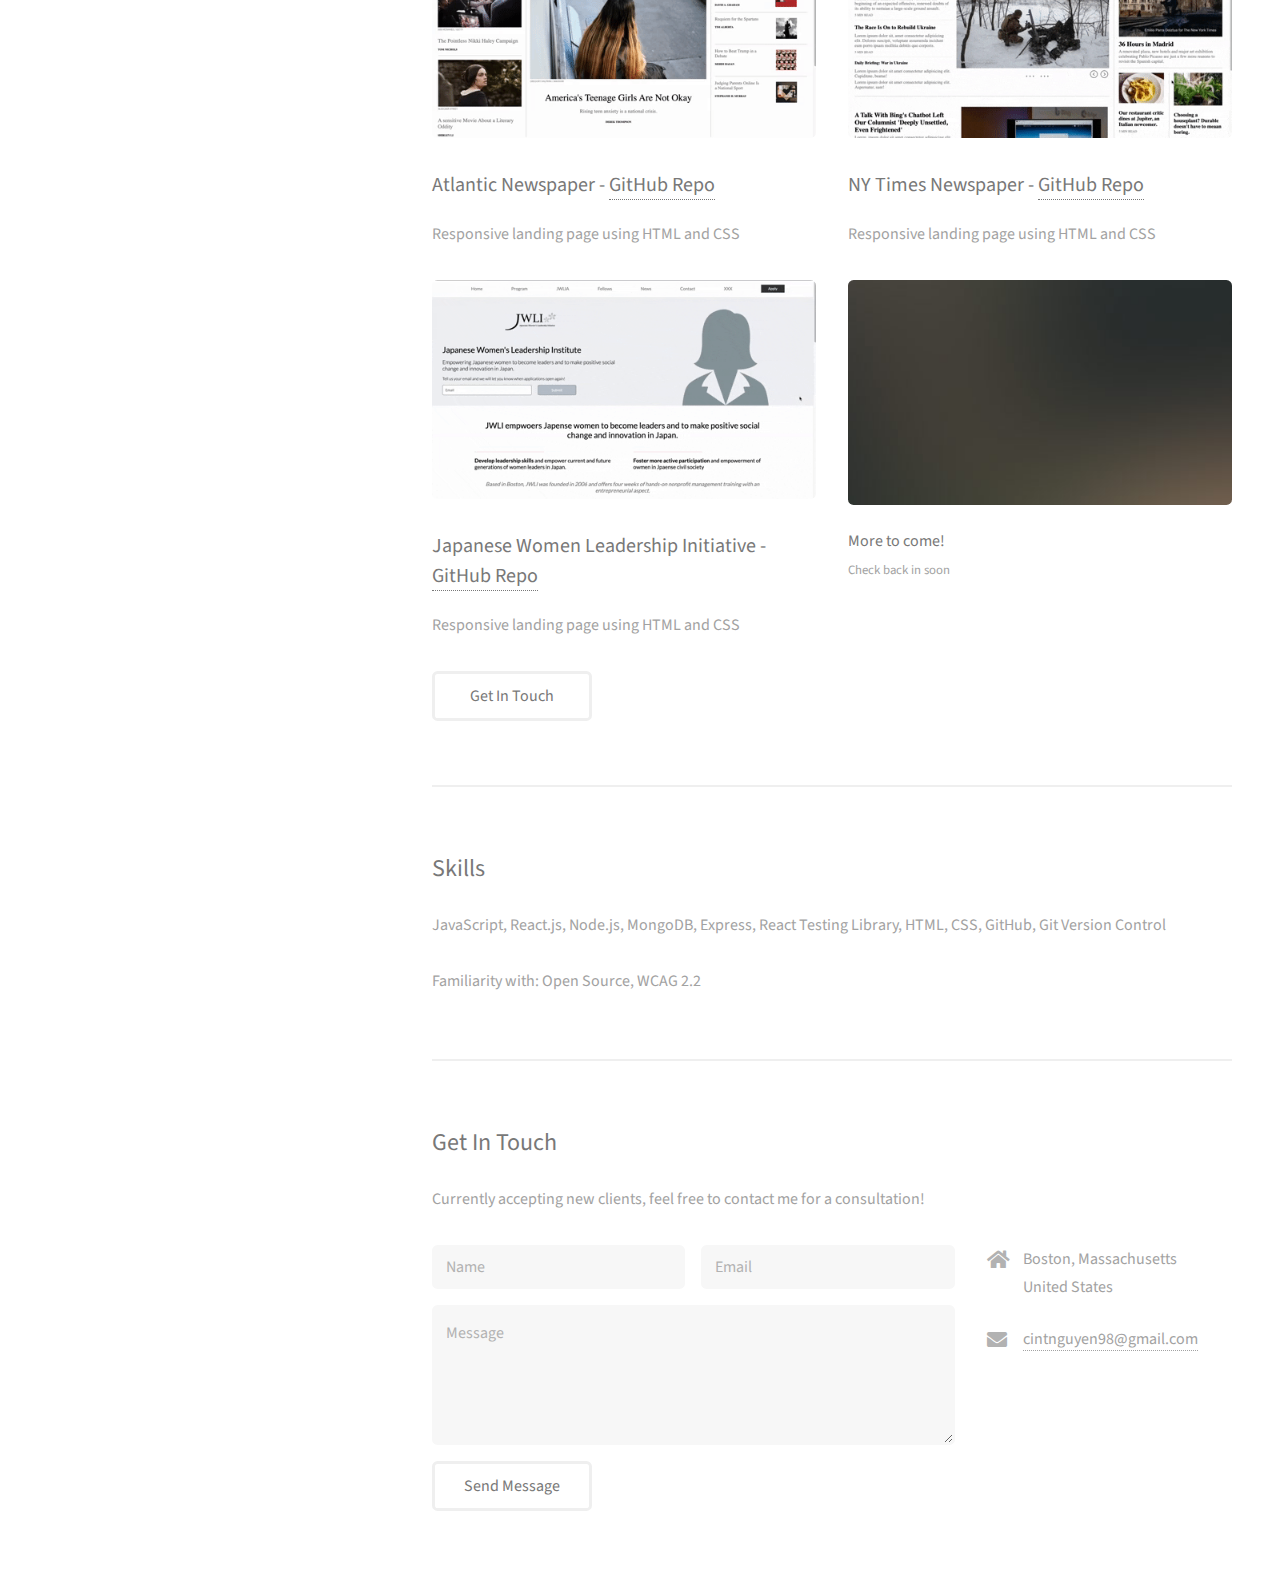
==== commit e11e030b: "docs: included host site" ====
--- a/index.html
+++ b/index.html
@@ -72,6 +72,11 @@
 							<article class="col-6 col-12-xsmall ">
 								<a href="https://levelupshop.onrender.com/" class="image fit thumb" target="_blank"><img src="images/levelupshop.png" alt="" /></a>
 								<h3>Level Up Shop - <a href="https://github.com/cintnguyen/second-auth-shopping" target="_blank">GitHub Repo</a></h3>
+								<p> This full-stack app is aimed at reducing clothing waste and contributing to a greener planet! Post what you're selling, build your shopping cart on the go, and discover amazing finds all in one place. Let's simplify your shopping experience! (JavaScript, Node.js, Express, Passport, HTML, EJS, CSS, MongoDB)</p>
+							</article>
+							<article class="col-6 col-12-xsmall ">
+								<a href="https://mycontactbook.onrender.com/" class="image fit thumb" target="_blank"><img src="images/contact.png" alt="" /></a>
+								<h3>Contacts - <a href="https://github.com/cintnguyen/express-personal-contacts" target="_blank">GitHub Repo</a></h3>
 								<p> This full-stack app is aimed at reducing clothing waste and contributing to a greener planet! Post what you're selling, build your shopping cart on the go, and discover amazing finds all in one place. Let's simplify your shopping experience! (JavaScript, Node.js, Express, Passport, HTML, EJS, CSS, MongoDB)</p>
 							</article>
 							<article class="col-6 col-12-xsmall ">
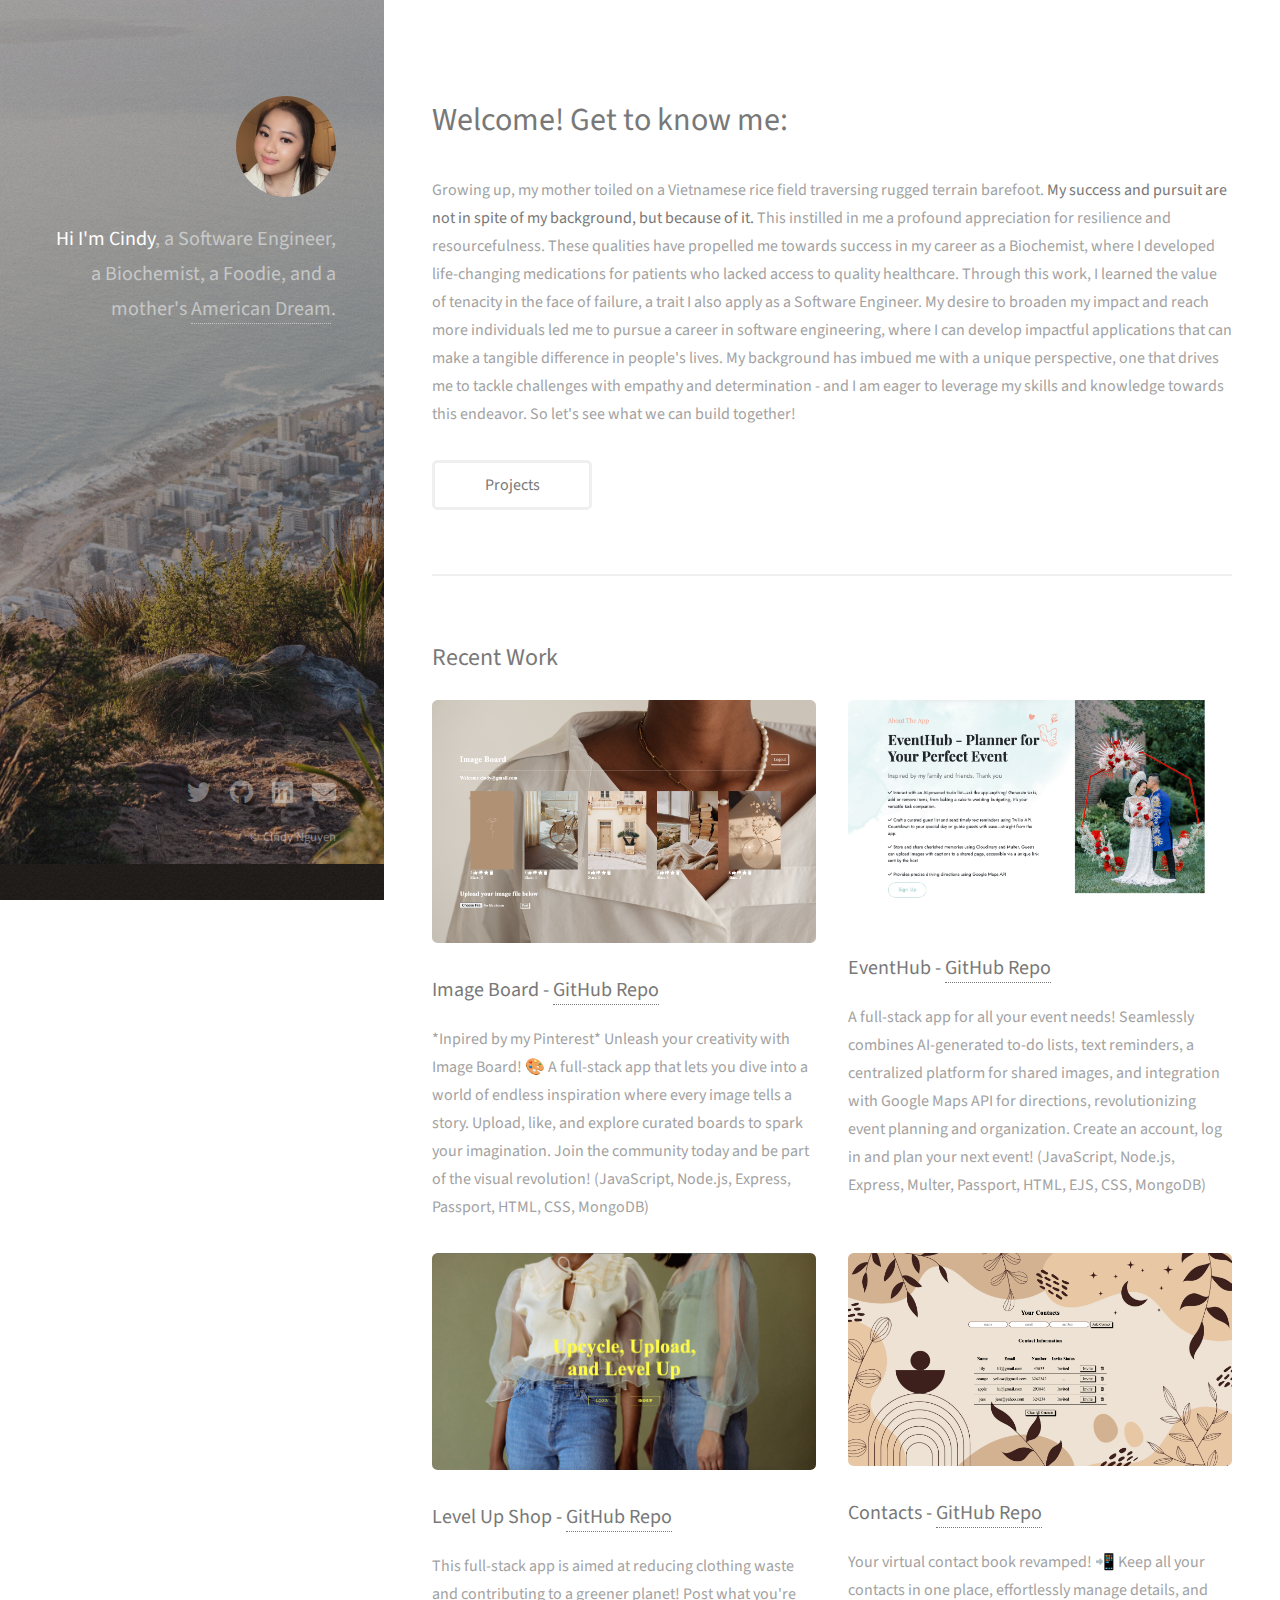
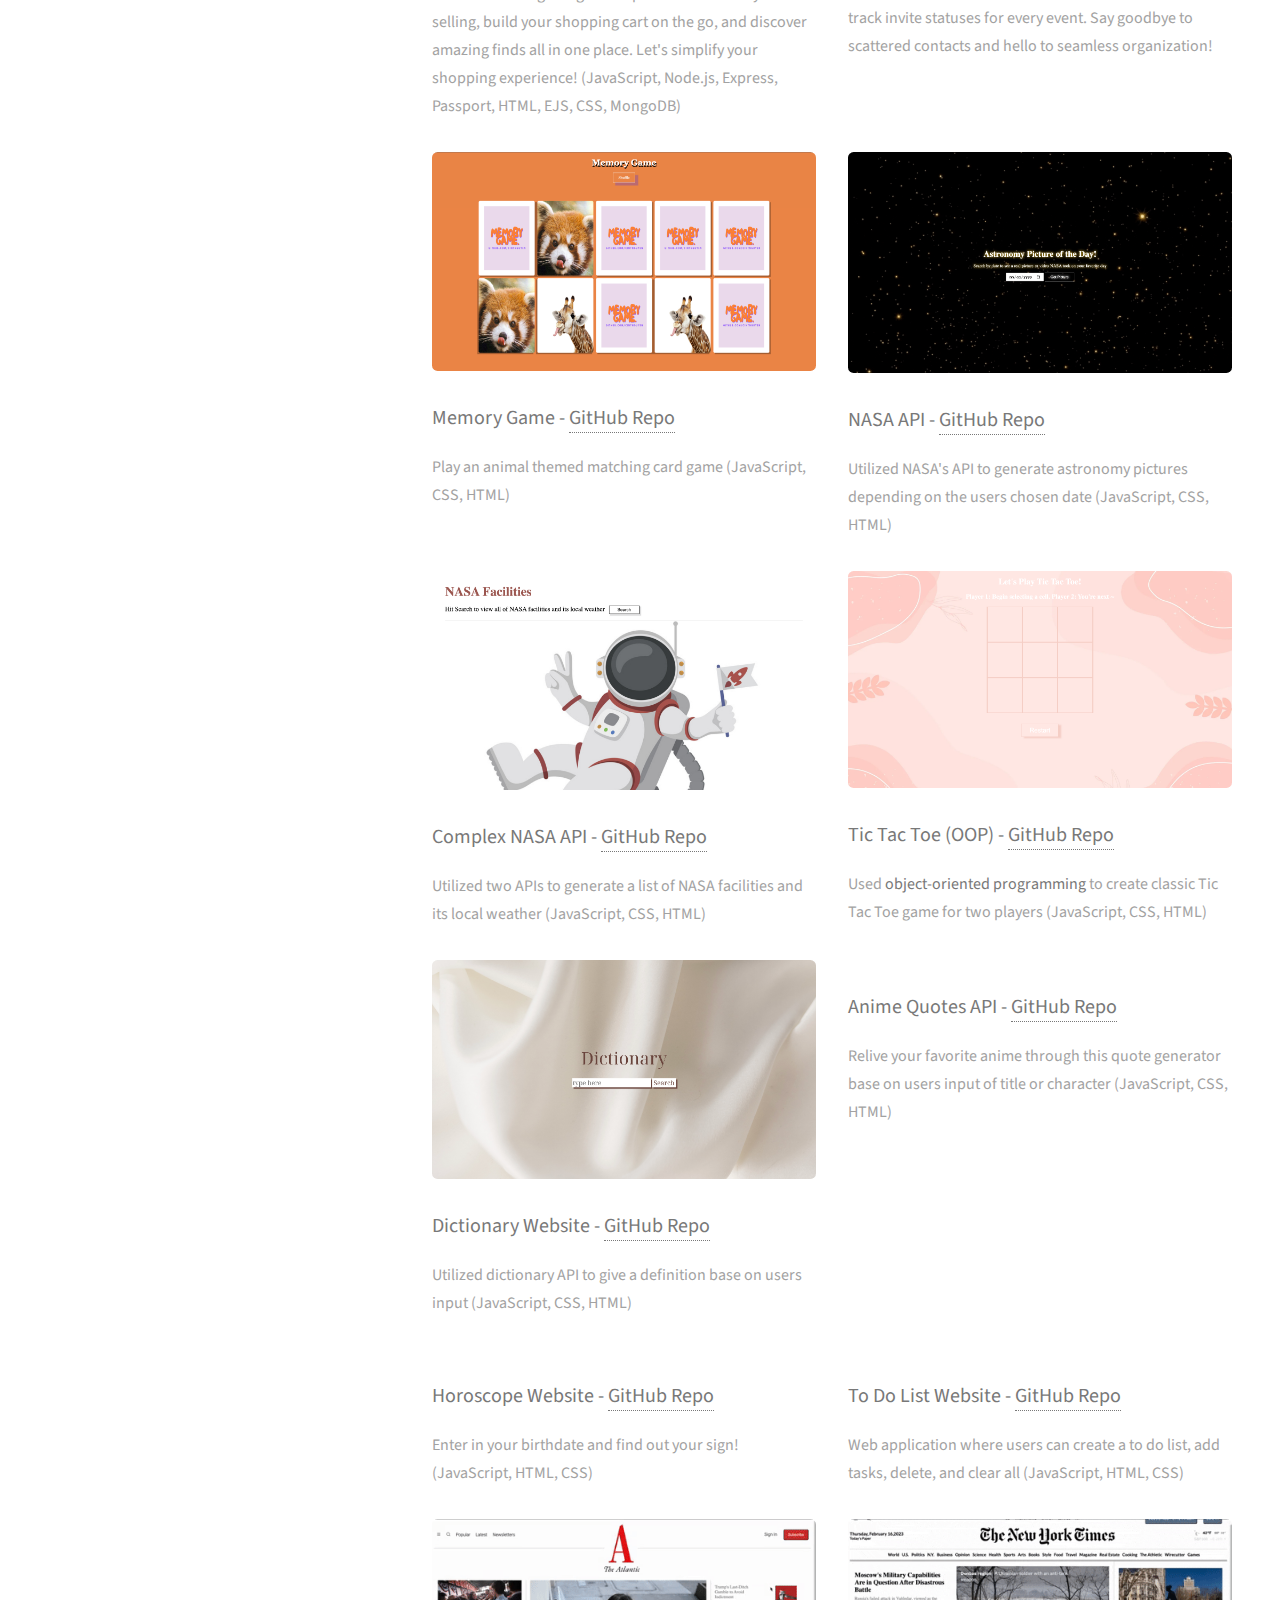
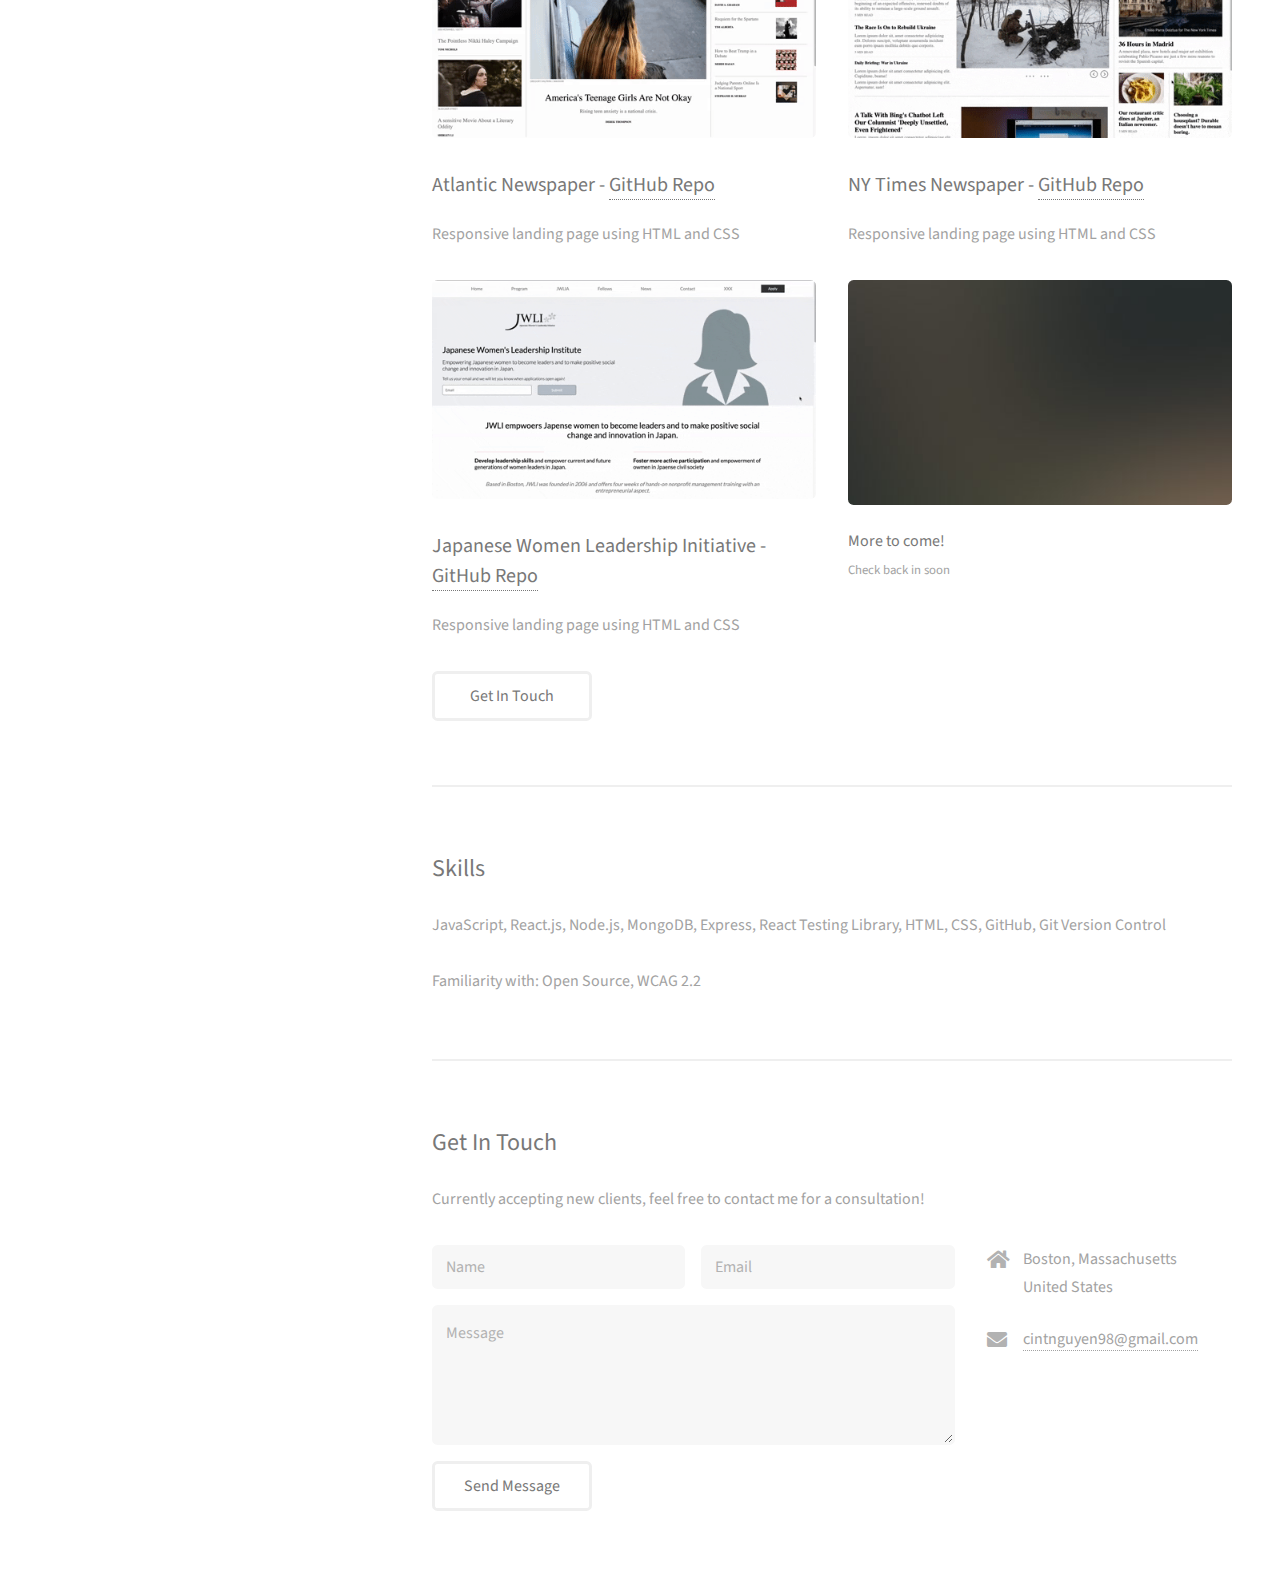
==== commit c9276c76: "docs: changed description" ====
--- a/index.html
+++ b/index.html
@@ -77,7 +77,7 @@
 							<article class="col-6 col-12-xsmall ">
 								<a href="https://mycontactbook.onrender.com/" class="image fit thumb" target="_blank"><img src="images/contact.png" alt="" /></a>
 								<h3>Contacts - <a href="https://github.com/cintnguyen/express-personal-contacts" target="_blank">GitHub Repo</a></h3>
-								<p> This full-stack app is aimed at reducing clothing waste and contributing to a greener planet! Post what you're selling, build your shopping cart on the go, and discover amazing finds all in one place. Let's simplify your shopping experience! (JavaScript, Node.js, Express, Passport, HTML, EJS, CSS, MongoDB)</p>
+								<p> Your virtual contact book revamped! 📲 Keep all your contacts in one place, effortlessly manage details, and track invite statuses for every event. Say goodbye to scattered contacts and hello to seamless organization!</p>
 							</article>
 							<article class="col-6 col-12-xsmall ">
 								<a href="https://matchingcard-game.netlify.app/" class="image fit thumb" target="_blank"><img src="images/matchingcardgame.png" alt="" /></a>
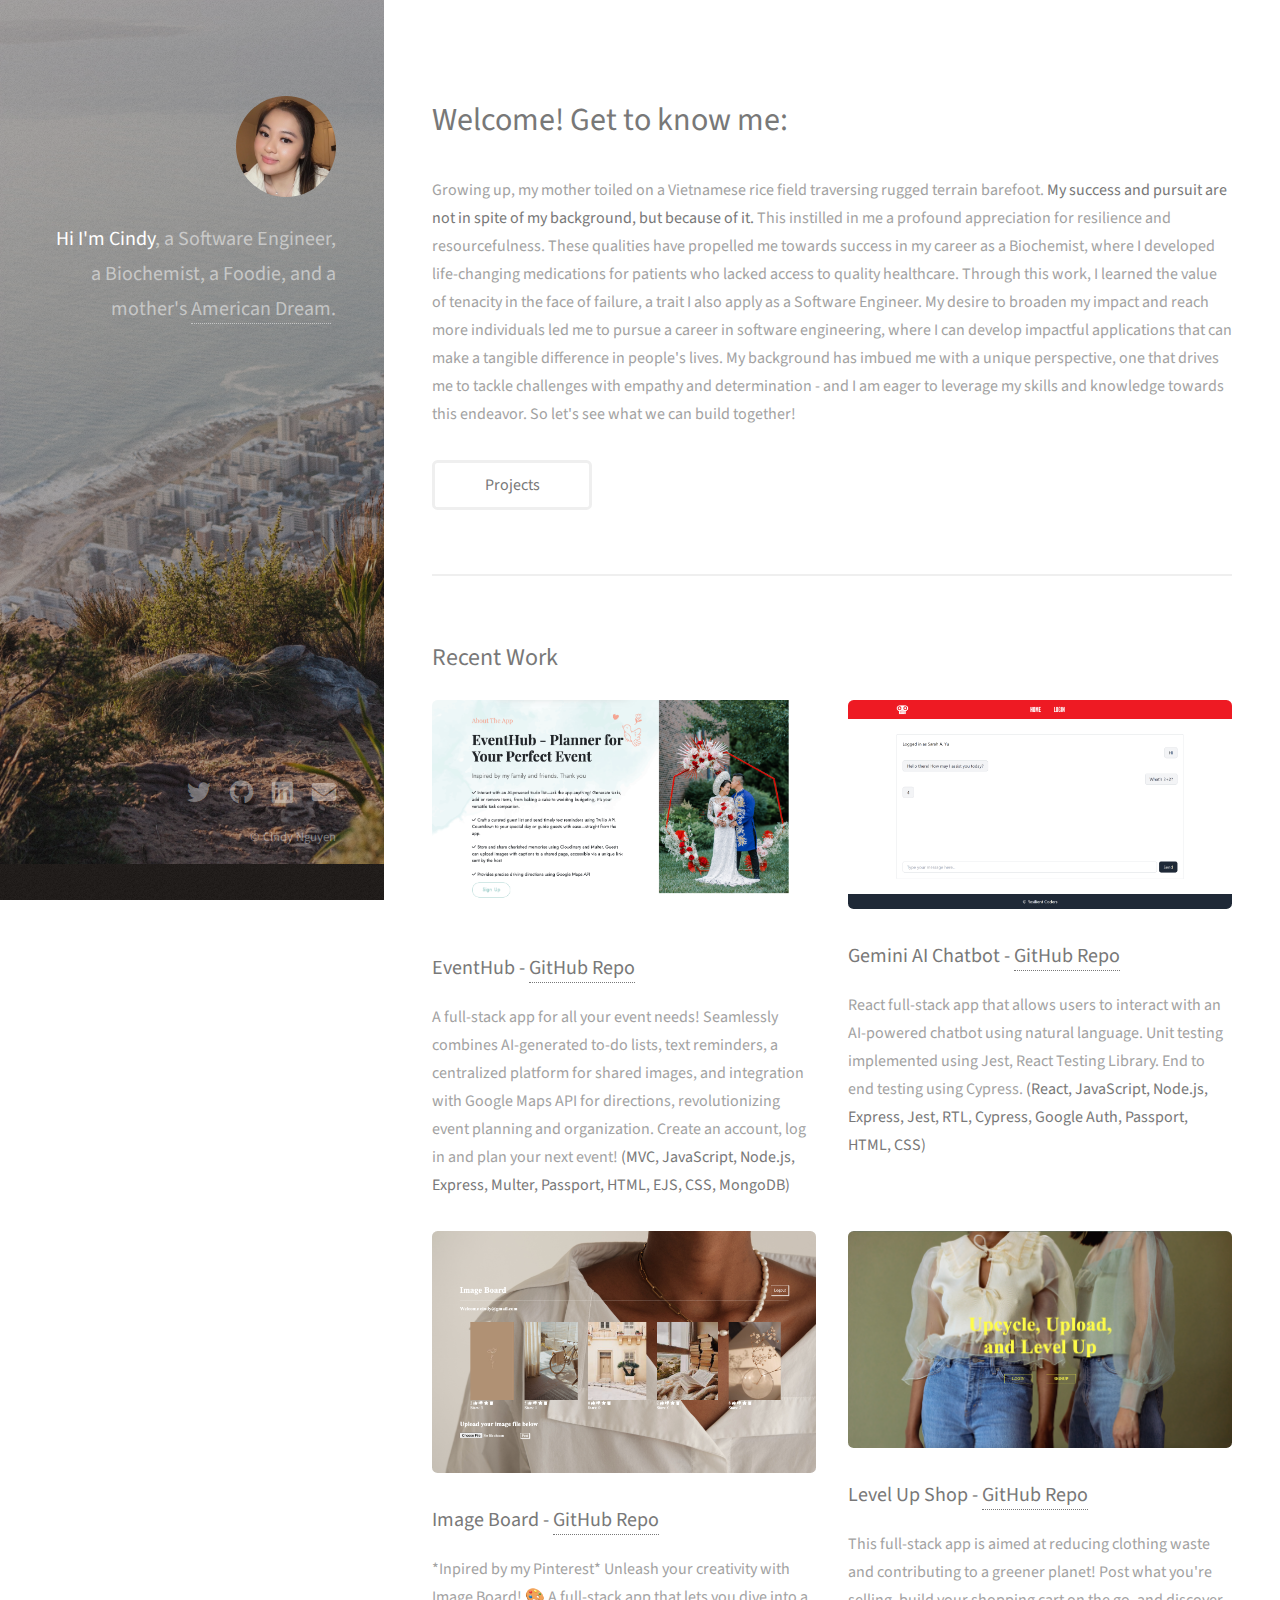
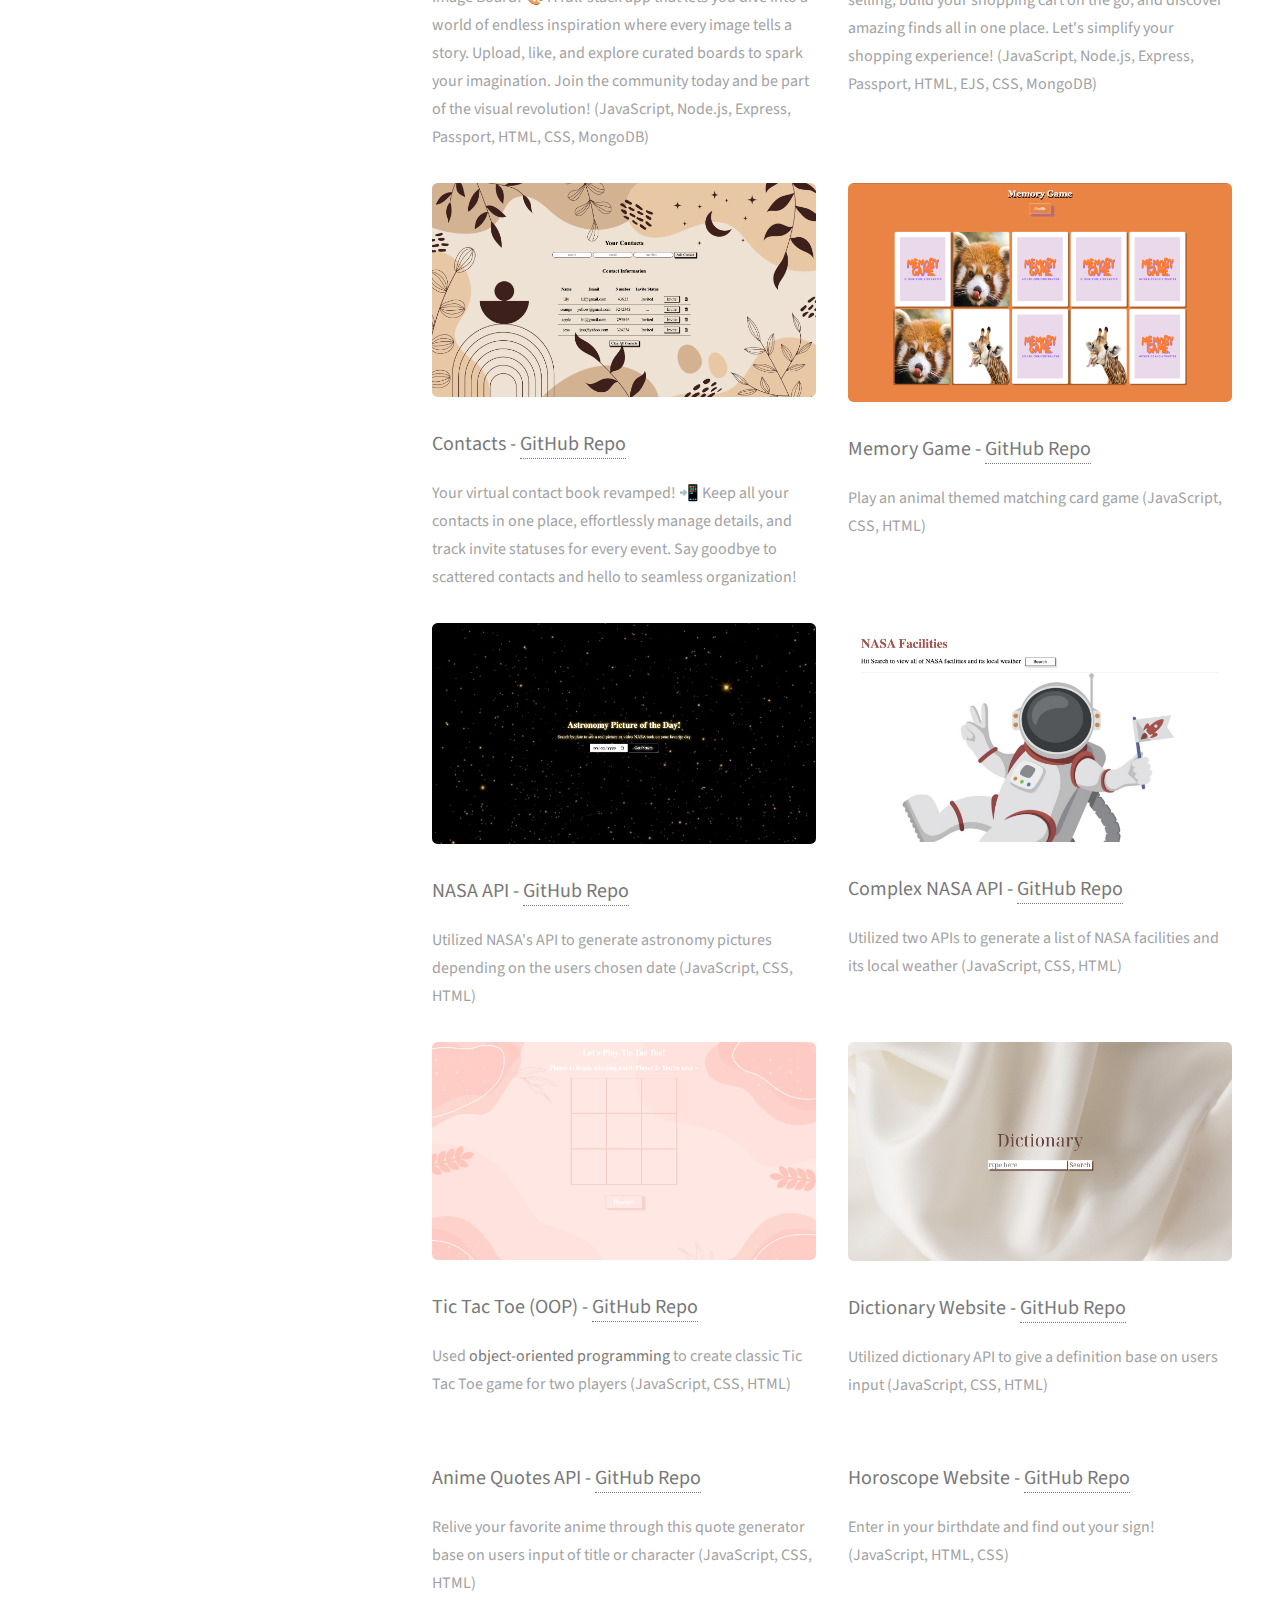
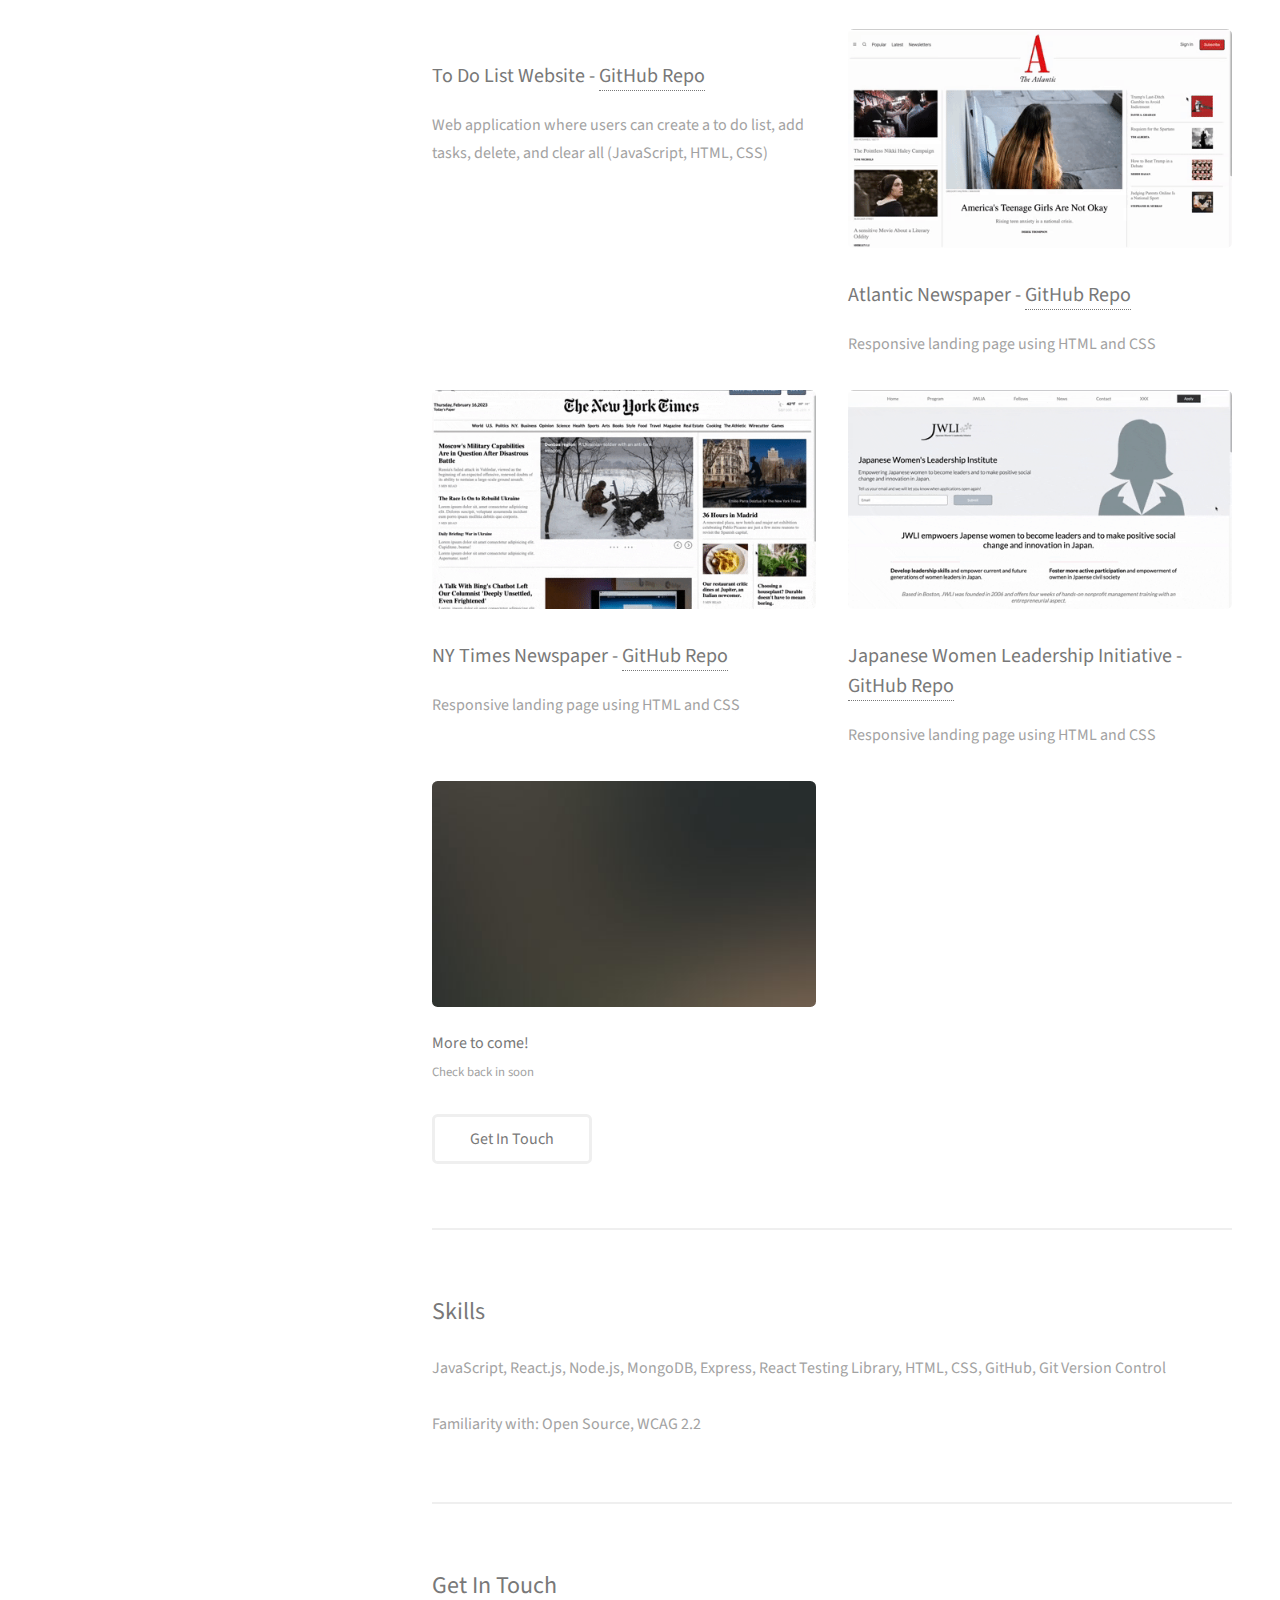
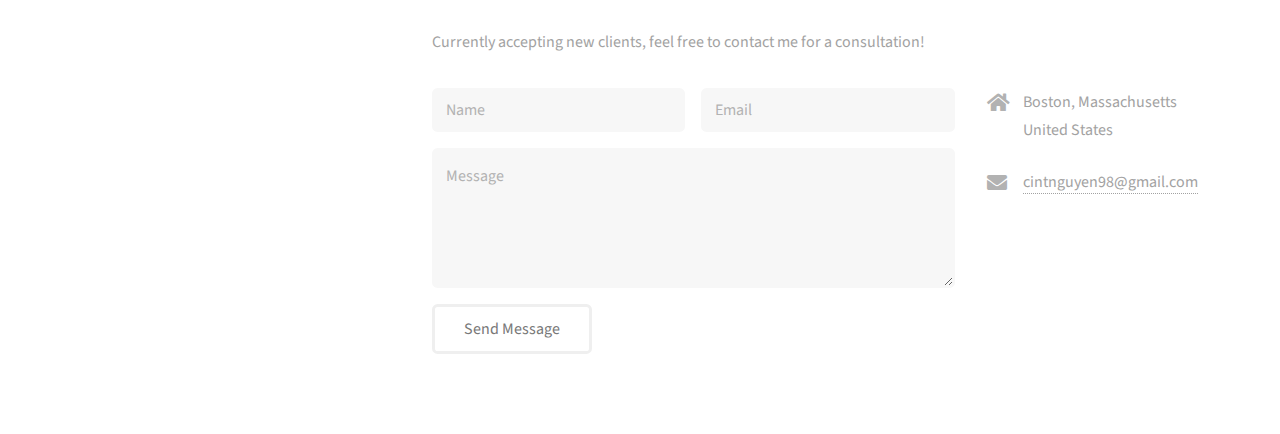
==== commit 041f8bd0: "docs: updated description" ====
--- a/index.html
+++ b/index.html
@@ -60,14 +60,19 @@
 								</p>
 							</article> -->
 							<article class="col-6 col-12-xsmall ">
+								<a href="https://theeventhub.onrender.com/" class="image fit thumb" target="_blank"><img src="images/ehh.png" alt="" /></a>
+								<h3>EventHub - <a href="https://github.com/cintnguyen/demo-eventhub" target="_blank">GitHub Repo</a></h3>
+								<p>A full-stack app for all your event needs! Seamlessly combines AI-generated to-do lists, text reminders, a centralized platform for shared images, and integration with Google Maps API for directions, revolutionizing event planning and organization. Create an account, log in and plan your next event! <b>(MVC, JavaScript, Node.js, Express, Multer, Passport, HTML, EJS, CSS, MongoDB)</b></p>
+							</article>
+							<article class="col-6 col-12-xsmall ">
+								<a href="" class="image fit thumb" target="_blank"><img src="images/gemini.png" alt="" /></a>
+								<h3>Gemini AI Chatbot - <a href="https://github.com/cintnguyen/Gemini-AI-Chatbot" target="_blank">GitHub Repo</a></h3>
+								<p>React full-stack app that allows users to interact with an AI-powered chatbot using natural language. Unit testing implemented using Jest, React Testing Library. End to end testing using Cypress. <b>(React, JavaScript, Node.js, Express, Jest, RTL, Cypress, Google Auth, Passport, HTML, CSS)</b></p>
+							</article>
+							<article class="col-6 col-12-xsmall ">
 								<a href="https://myimageboard.onrender.com/" class="image fit thumb" target="_blank"><img src="images/imageboard.png" alt="" /></a>
 								<h3>Image Board - <a href="https://github.com/cintnguyen/first-auth-imageboard" target="_blank">GitHub Repo</a></h3>
 								<p>*Inpired by my Pinterest* Unleash your creativity with Image Board! 🎨 A full-stack app that lets you dive into a world of endless inspiration where every image tells a story. Upload, like, and explore curated boards to spark your imagination. Join the community today and be part of the visual revolution! (JavaScript, Node.js, Express, Passport, HTML, CSS, MongoDB)</p>
-							</article>
-							<article class="col-6 col-12-xsmall ">
-								<a href="https://theeventhub.onrender.com/" class="image fit thumb" target="_blank"><img src="images/ehh.png" alt="" /></a>
-								<h3>EventHub - <a href="https://github.com/cintnguyen/demo-eventhub" target="_blank">GitHub Repo</a></h3>
-								<p>A full-stack app for all your event needs! Seamlessly combines AI-generated to-do lists, text reminders, a centralized platform for shared images, and integration with Google Maps API for directions, revolutionizing event planning and organization. Create an account, log in and plan your next event! (JavaScript, Node.js, Express, Multer, Passport, HTML, EJS, CSS, MongoDB)</p>
 							</article>
 							<article class="col-6 col-12-xsmall ">
 								<a href="https://levelupshop.onrender.com/" class="image fit thumb" target="_blank"><img src="images/levelupshop.png" alt="" /></a>
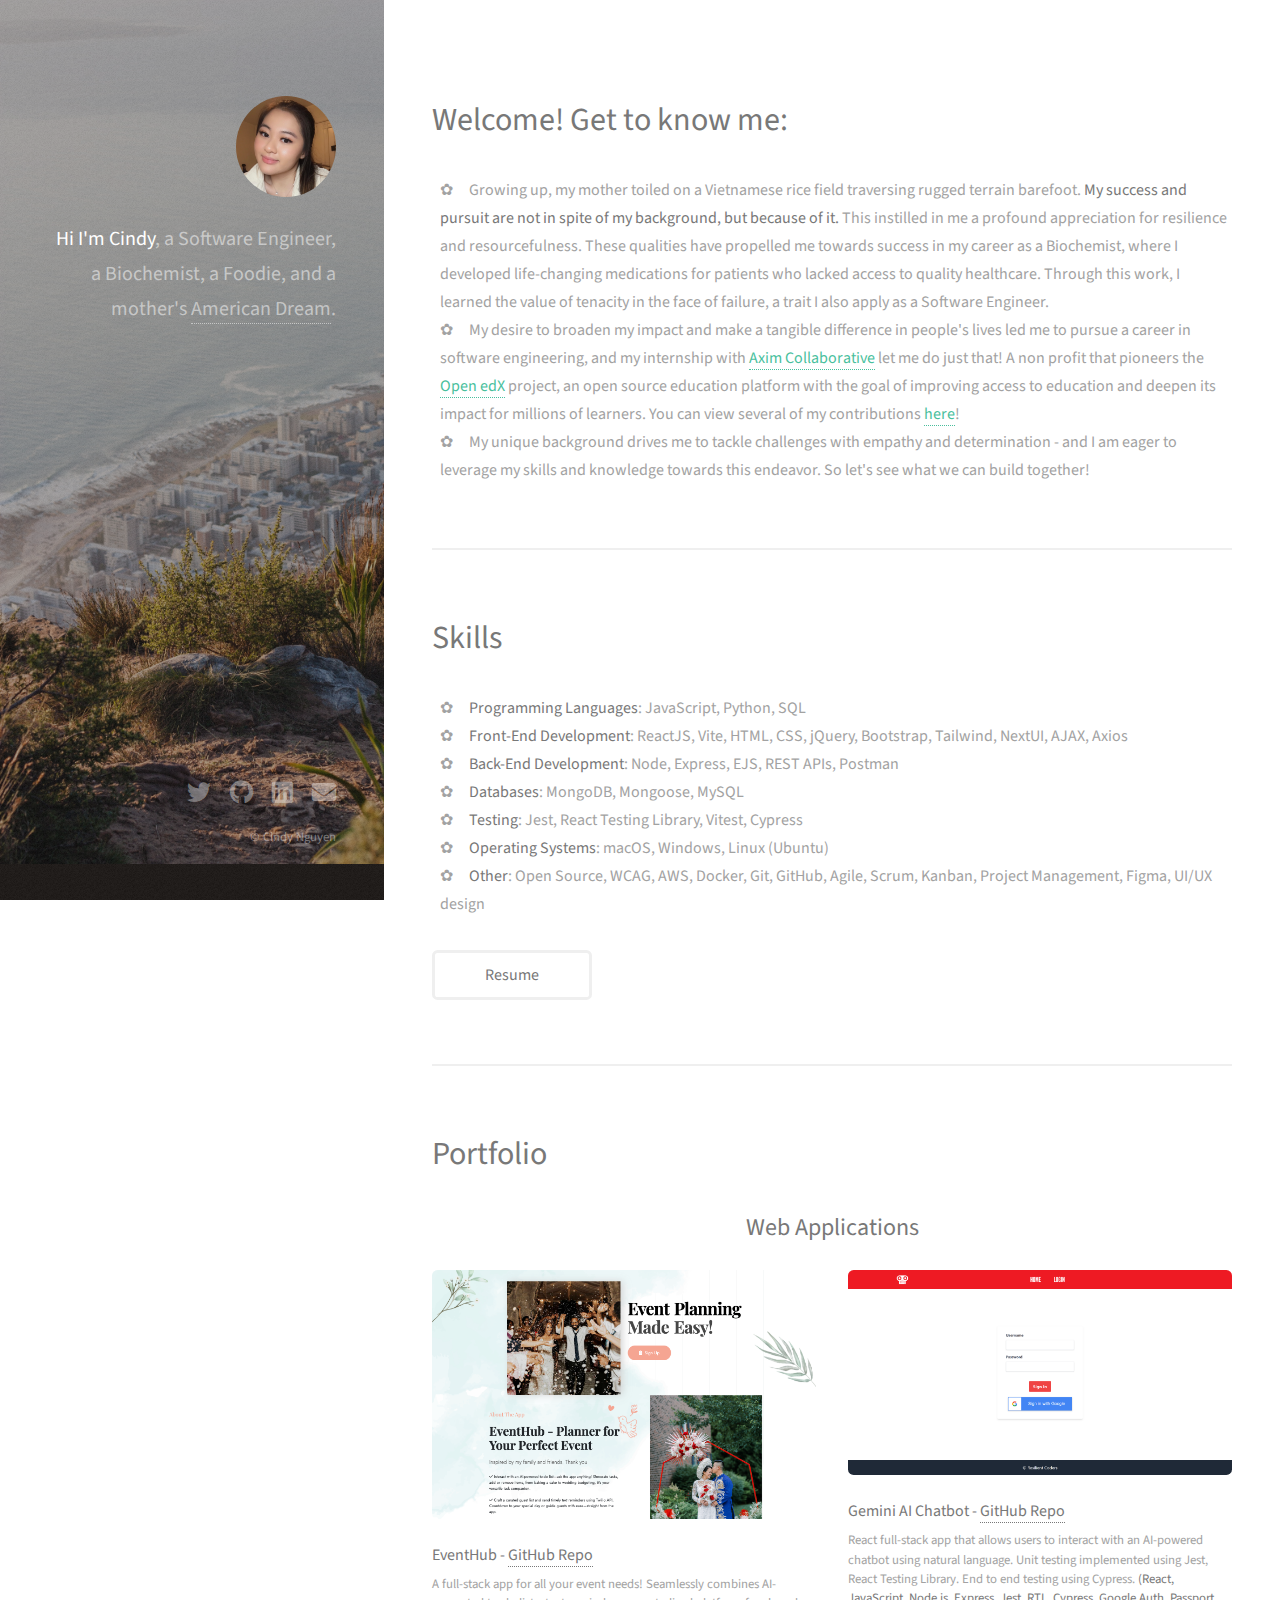
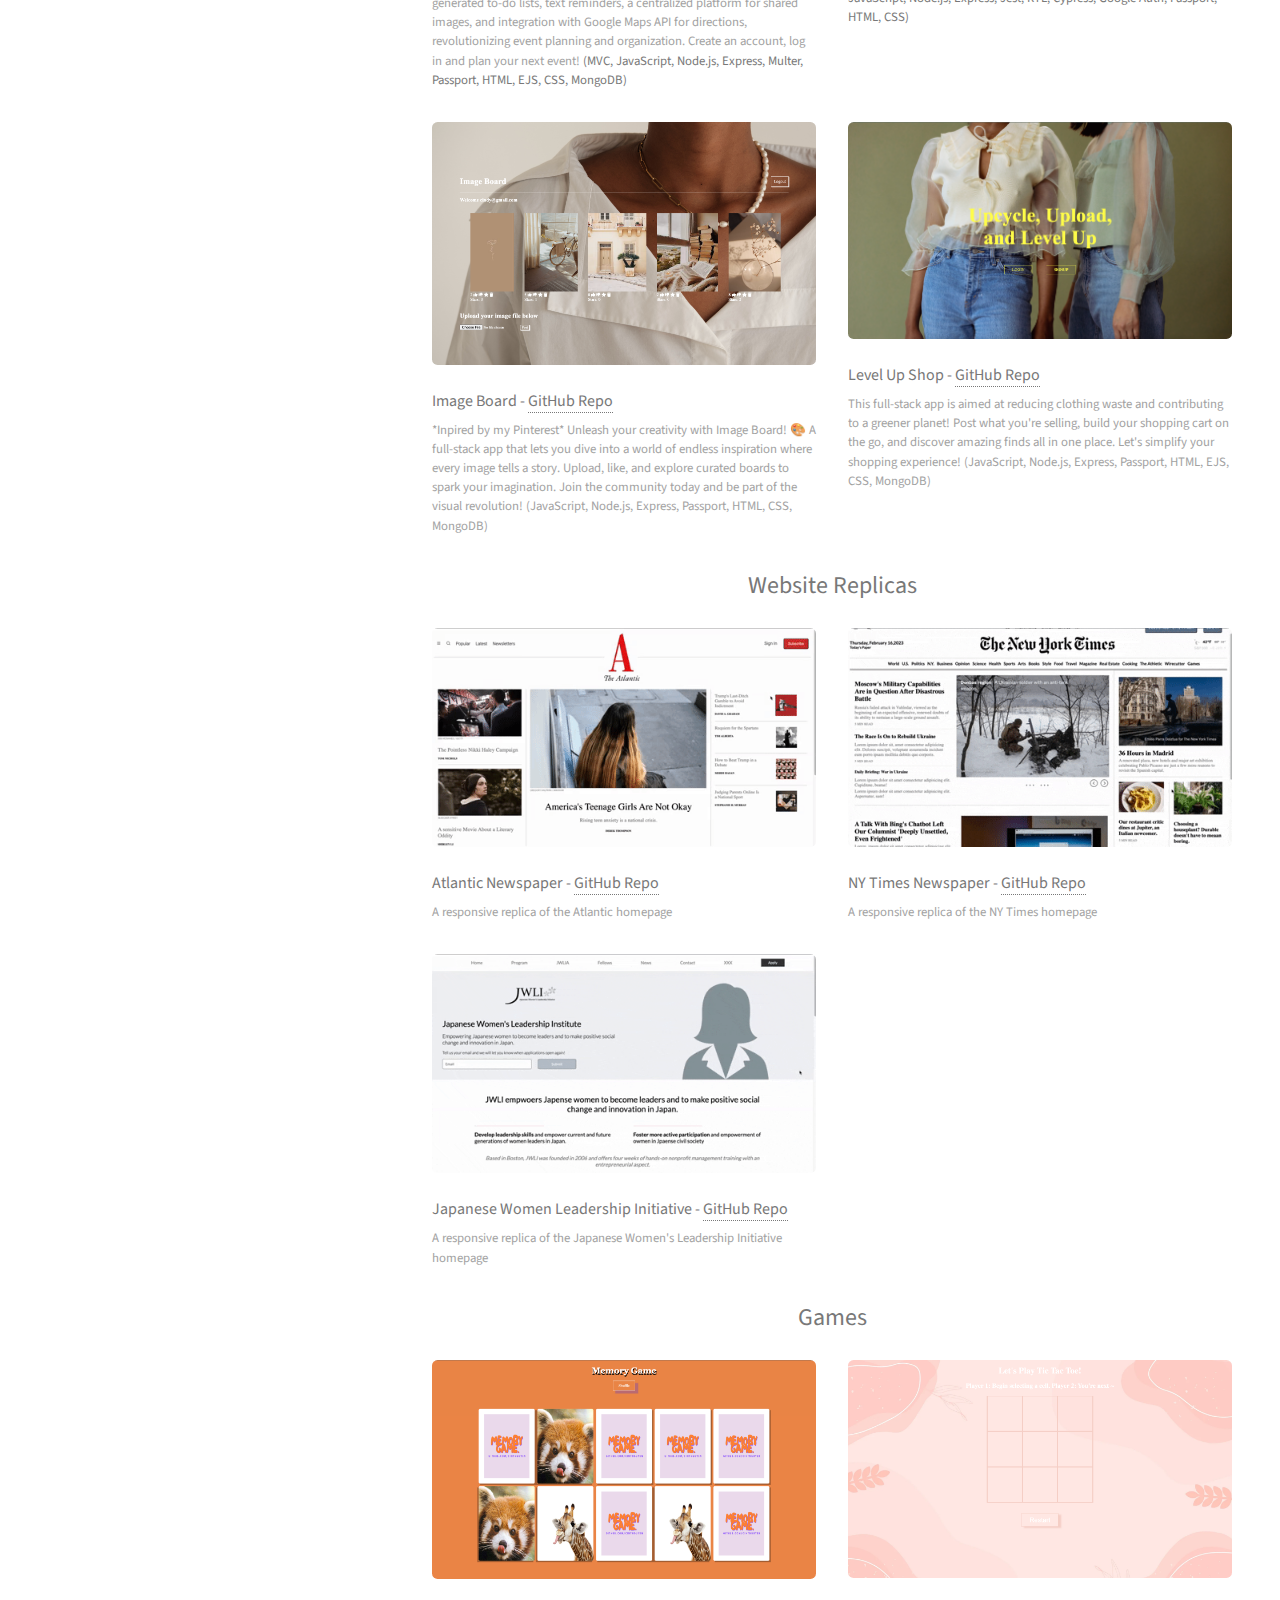
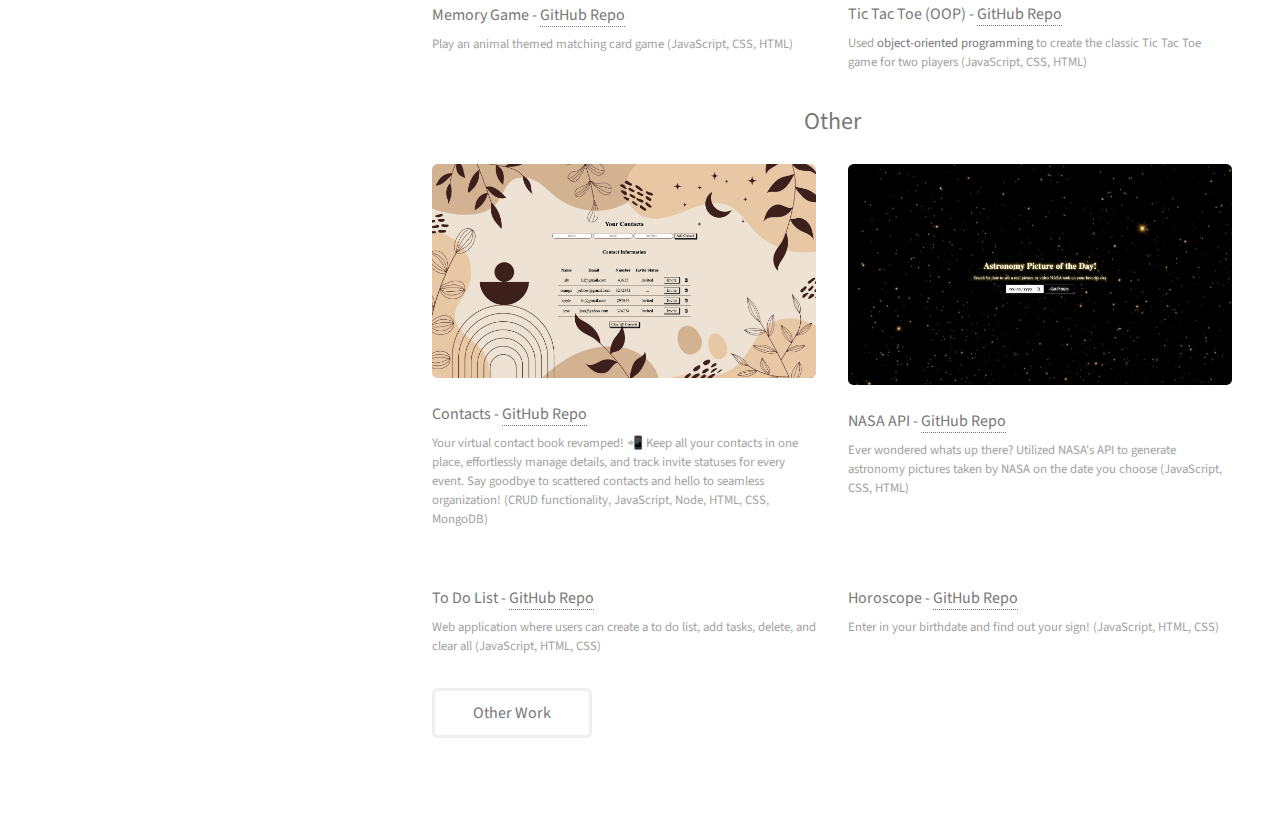
==== commit 0e19a8d5: "docs: updated description and organized portfolio work into groups" ====
--- a/index.html
+++ b/index.html
@@ -1,551 +1,319 @@
-<!DOCTYPE HTML>
-<!--
-	Strata by HTML5 UP
-	html5up.net | @ajlkn
-	Free for personal and commercial use under the CCA 3.0 license (html5up.net/license)
--->
-<html>
-	<head>
-		<title>Cindy's Portfolio</title>
-		<meta charset="utf-8" />
-		<meta name="viewport" content="width=device-width, initial-scale=1, user-scalable=no" />
-		<script src="https://kit.fontawesome.com/ef57b25c3f.js" crossorigin="anonymous"></script>
-		<link rel="stylesheet" href="assets/css/main.css" />
-	</head>
-	<body class="is-preload">
-
-		<!-- Header -->
-			<header id="header">
-				<div class="inner">
-					<a href="#" class="image avatar"><img src="images/hs.jpg" alt="" /></a>
-					<h1><strong>Hi I'm Cindy</strong>, a Software Engineer,<br />
-					a Biochemist, a Foodie, <br />
-					and a mother's <a href="https://www.dictionary.com/browse/american-dream">American Dream</a>.</h1>
-				</div>
-			</header>
-
-		<!-- Main -->
-			<div id="main">
-
-				<!-- One -->
-					<section id="one">
-						<header class="major">
-							<h2>Welcome! Get to know me: </h2>
-						</header>
-						<p>Growing up, my mother toiled on a Vietnamese rice field traversing rugged terrain barefoot.<strong> My success and pursuit are not in spite of my background, but because of it.</strong> This instilled in me a profound appreciation for resilience and resourcefulness. These qualities have propelled me towards success in my career as a Biochemist, where I developed life-changing medications for patients who lacked access to quality healthcare. Through this work, I learned the value of tenacity in the face of failure, a trait I also apply as a Software Engineer. My desire to broaden my impact and reach more individuals led me to pursue a career in software engineering, where I can develop impactful applications that can make a tangible difference in people's lives. My background has imbued me with a unique perspective, one that drives me to tackle challenges with empathy and determination - and I am eager to leverage my skills and knowledge towards this endeavor. So let's see what we can build together!</p>
-						<ul class="actions">
-							<li><a href="#two" class="button">Projects</a></li>
-						</ul>
-					</section>
-
-				<!-- Two -->
-					<section id="two">
-						<h2>Recent Work</h2>
-						<div class="row">
-							<!-- <article class="col-6 col-12-xsmall ">
-								<a href="https://easy-palindrome-checker.netlify.app/" class="image fit thumb" target="_blank"><img src="images/palindrome.png" alt="" /></a>
-								<h3>Palindrome Checker</h3>
-								<p>Created a <strong>server-side</strong> palindrome checker in the <strong>node enviroment</strong> (JavaScript, CSS, HTML, Node.js)</p>
-							</article>
-							<article class="col-6 col-12-xsmall ">
-								<a href="https://easycoinflip.netlify.app/" class="image fit thumb" target="_blank"><img src="images/coinflip.png" alt="" /></a>
-								<h3>Coin Flip</h3>
-								<p>Guess heads or tails! Created a <strong>server-side</strong> coin flip in the <strong>node enviroment</strong> (JavaScript, CSS, HTML, Node.js)</p>
-							</article> -->
-							<!-- <article class="col-6 col-12-xsmall ">
-								<a href="https://theeventhub.onrender.com/" class="image fit thumb" target="_blank"><img src="images/eventhub.png" alt="" /></a>
-								<h3>EventHub</h3>
-								<p>
-									A full-stack app for all your event needs! Seamlessly combines AI-generated to-do lists, text reminders, a centralized platform for shared images, and integration with Google Maps API for directions, revolutionizing event planning and organization. Create an account, log in and plan your next event! (JavaScript, Node.js, Express, Multer, Passport, HTML, EJS, CSS, MongoDB)
-								</p>
-							</article> -->
-							<article class="col-6 col-12-xsmall ">
-								<a href="https://theeventhub.onrender.com/" class="image fit thumb" target="_blank"><img src="images/ehh.png" alt="" /></a>
-								<h3>EventHub - <a href="https://github.com/cintnguyen/demo-eventhub" target="_blank">GitHub Repo</a></h3>
-								<p>A full-stack app for all your event needs! Seamlessly combines AI-generated to-do lists, text reminders, a centralized platform for shared images, and integration with Google Maps API for directions, revolutionizing event planning and organization. Create an account, log in and plan your next event! <b>(MVC, JavaScript, Node.js, Express, Multer, Passport, HTML, EJS, CSS, MongoDB)</b></p>
-							</article>
-							<article class="col-6 col-12-xsmall ">
-								<a href="" class="image fit thumb" target="_blank"><img src="images/gemini.png" alt="" /></a>
-								<h3>Gemini AI Chatbot - <a href="https://github.com/cintnguyen/Gemini-AI-Chatbot" target="_blank">GitHub Repo</a></h3>
-								<p>React full-stack app that allows users to interact with an AI-powered chatbot using natural language. Unit testing implemented using Jest, React Testing Library. End to end testing using Cypress. <b>(React, JavaScript, Node.js, Express, Jest, RTL, Cypress, Google Auth, Passport, HTML, CSS)</b></p>
-							</article>
-							<article class="col-6 col-12-xsmall ">
-								<a href="https://myimageboard.onrender.com/" class="image fit thumb" target="_blank"><img src="images/imageboard.png" alt="" /></a>
-								<h3>Image Board - <a href="https://github.com/cintnguyen/first-auth-imageboard" target="_blank">GitHub Repo</a></h3>
-								<p>*Inpired by my Pinterest* Unleash your creativity with Image Board! 🎨 A full-stack app that lets you dive into a world of endless inspiration where every image tells a story. Upload, like, and explore curated boards to spark your imagination. Join the community today and be part of the visual revolution! (JavaScript, Node.js, Express, Passport, HTML, CSS, MongoDB)</p>
-							</article>
-							<article class="col-6 col-12-xsmall ">
-								<a href="https://levelupshop.onrender.com/" class="image fit thumb" target="_blank"><img src="images/levelupshop.png" alt="" /></a>
-								<h3>Level Up Shop - <a href="https://github.com/cintnguyen/second-auth-shopping" target="_blank">GitHub Repo</a></h3>
-								<p> This full-stack app is aimed at reducing clothing waste and contributing to a greener planet! Post what you're selling, build your shopping cart on the go, and discover amazing finds all in one place. Let's simplify your shopping experience! (JavaScript, Node.js, Express, Passport, HTML, EJS, CSS, MongoDB)</p>
-							</article>
-							<article class="col-6 col-12-xsmall ">
-								<a href="https://mycontactbook.onrender.com/" class="image fit thumb" target="_blank"><img src="images/contact.png" alt="" /></a>
-								<h3>Contacts - <a href="https://github.com/cintnguyen/express-personal-contacts" target="_blank">GitHub Repo</a></h3>
-								<p> Your virtual contact book revamped! 📲 Keep all your contacts in one place, effortlessly manage details, and track invite statuses for every event. Say goodbye to scattered contacts and hello to seamless organization!</p>
-							</article>
-							<article class="col-6 col-12-xsmall ">
-								<a href="https://matchingcard-game.netlify.app/" class="image fit thumb" target="_blank"><img src="images/matchingcardgame.png" alt="" /></a>
-								<h3>Memory Game - <a href="https://github.com/cintnguyen/matching-card" target="_blank">GitHub Repo</a></h3>
-								<p>Play an animal themed matching card game (JavaScript, CSS, HTML)</p>
-							</article>
-							<article class="col-6 col-12-xsmall ">
-								<a href="https://astronomypic.netlify.app/" class="image fit thumb" target="_blank"><img src="images/simplenasa.png" alt="" /></a>
-								<h3>NASA API - <a href="https://github.com/cintnguyen/simple-nasa-api-bootcamp" target="_blank">GitHub Repo</a></h3>
-								<p>Utilized NASA's API to generate astronomy pictures depending on the users chosen date (JavaScript, CSS, HTML)</p>
-							</article>
-							<article class="col-6 col-12-xsmall ">
-								<a href="https://nasafacilitiesweather.netlify.app/" class="image fit thumb" target="_blank"><img src="images/complexnasa.png" alt="" /></a>
-								<h3>Complex NASA API - <a href="https://github.com/cintnguyen/complex-nasa-bootcamp" target="_blank">GitHub Repo</a></h3>
-								<p>Utilized two APIs to generate a list of NASA facilities and its local weather (JavaScript, CSS, HTML)</p>
-							</article>
-							<article class="col-6 col-12-xsmall ">
-								<a href="https://play-tictactoegame.netlify.app/" class="image fit thumb" target="_blank"><img src="images/tictactoe.png" alt="" /></a>
-								<h3>Tic Tac Toe (OOP) - <a href="https://github.com/cintnguyen/Tic-tac-toe" target="_blank">GitHub Repo</a></h3>
-								<p>Used <strong>object-oriented programming</strong> to create classic Tic Tac Toe game for two players (JavaScript, CSS, HTML)</p>
-							</article>
-							<article class="col-6 col-12-xsmall ">
-								<a href="https://dictionarycn.netlify.app/" class="image fit thumb" target="_blank"><img src="images/dictionary.png" alt="" /></a>
-								<h3>Dictionary Website - <a href="https://github.com/cintnguyen/simple-api2-bootcamp" target="_blank">GitHub Repo</a></h3>
-								<p>Utilized dictionary API to give a definition base on users input (JavaScript, CSS, HTML)</p>
-							</article>
-							<article class="col-6 col-12-xsmall ">
-								<a href="https://favanimequotes.netlify.app/" class="image fit thumb" target="_blank"><img src="images/anime.png" alt="" /></a>
-								<h3>Anime Quotes API - <a href="https://github.com/cintnguyen/simple-api-bootcamp" target="_blank">GitHub Repo</a></h3>
-								<p>Relive your favorite anime through this quote generator base on users input of title or character (JavaScript, CSS, HTML)</p>
-							</article>
-							<article class="col-6 col-12-xsmall ">
-								<a href="https://starryhoroscope.netlify.app/" class="image fit thumb" target="_blank"><img src="images/workhoroscope.png" alt="" /></a>
-								<h3>Horoscope Website - <a href="https://github.com/cintnguyen/Horoscope" target="_blank">GitHub Repo</a></h3>
-								<p>Enter in your birthdate and find out your sign! (JavaScript, HTML, CSS)</p>
-							</article>
-							<article class="col-6 col-12-xsmall ">
-								<a href="https://quicktodolist.netlify.app/" class="image fit thumb" target="_blank"><img src="images/worktodo.png" alt="" /></a>
-								<h3>To Do List Website - <a href="https://github.com/cintnguyen/To-Do-List" target="_blank">GitHub Repo</a></h3>
-								<p>Web application where users can create a to do list, add tasks, delete, and clear all (JavaScript, HTML, CSS)</p>
-							</article>
-							<article class="col-6 col-12-xsmall ">
-								<a href="https://atlanticnewspaper.netlify.app/" class="image fit thumb" target="_blank"><img src="images/workatlantic.png" alt="" /></a>
-								<h3>Atlantic Newspaper - <a href="https://github.com/cintnguyen/TheAtlantic-Newspaper" target="_blank">GitHub Repo</a></h3>
-								<p>Responsive landing page using HTML and CSS</p>
-							</article>
-							<article class="col-6 col-12-xsmall ">
-								<a href="https://nytimesnewspaper.netlify.app/" class="image fit thumb" target="_blank"><img src="images/workNyt.png" alt="" /></a>
-								<h3>NY Times Newspaper - <a href="https://github.com/cintnguyen/NewYorkTimes-Newspaper" target="_blank">GitHub Repo</a></h3>
-								<p>Responsive landing page using HTML and CSS</p>
-							</article>
-							<article class="col-6 col-12-xsmall ">
-								<a href="https://jwleadership.netlify.app/" class="image fit thumb" target="_blank"><img src="images/workjwli.png" alt="" /></a>
-								<h3>Japanese Women Leadership Initiative - <a href="https://github.com/cintnguyen/JWLI" target="_blank">GitHub Repo</a></h3>
-								<p>Responsive landing page using HTML and CSS</p>
-							</article>
-							<article class="col-6 col-12-xsmall work-item">
-								<a href="images/fulls/06.jpg" class="image fit thumb"><img src="images/thumbs/06.jpg" alt="" /></a>
-								<h3>More to come!</h3>
-								<p>Check back in soon</p>
-							</article>
-						</div>
-						<ul class="actions">
-							<li><a href="#three" class="button">Get In Touch</a></li>
-						</ul>
-					</section>
-
-				<!-- New Three -->
-					<span id="skills"></span>
-					<section id="three">
-						<h2>Skills</h2>
-						<p>JavaScript, React.js, Node.js, MongoDB, Express, React Testing Library, HTML, CSS, GitHub, Git Version Control
-						</br>
-						</br>
-						Familiarity with: Open Source, WCAG 2.2</p>
-						<!-- <div class="row"> -->
-					</section>
-
-					
-				<!-- Three -->
-					<section id="three">
-						<h2>Get In Touch</h2>
-						<p>Currently accepting new clients, feel free to contact me for a consultation!</p>
-						<div class="row">
-							<div class="col-8 col-12-small">
-								<form name="contact" method="post" data-netlify="true">
-									<div class="row gtr-uniform gtr-50">
-										<div class="col-6 col-12-xsmall"><input type="text" name="name" id="name" placeholder="Name" /></div>
-										<div class="col-6 col-12-xsmall"><input type="email" name="email" id="email" placeholder="Email" /></div>
-										<div class="col-12"><textarea name="message" id="message" placeholder="Message" rows="4"></textarea></div>
-										<!-- <div class="col-12">
-											<input type="file" name="myfile" id="myfile" placeholder="Upload File" rows="4"/>
-										</div> -->
-										<div class="col-12">
-											<div data-netlify-recaptcha="true"></div>
-										</div>
-									</div>
-									<ul class="actions">
-										<li><input type="submit" value="Send Message" /></li>
-									</ul>
-								</form>
-							</div>
-							<div class="col-4 col-12-small">
-								<ul class="labeled-icons">
-									<li>
-										<h3 class="icon solid fa-home"><span class="label">Address</span></h3>
-										Boston, Massachusetts<br />
-										United States
-									</li>
-									<!-- <li>
-										<h3 class="icon solid fa-mobile-alt"><span class="label">Phone</span></h3>x
-									</li> -->
-									<li>
-										<h3 class="icon solid fa-envelope"><span class="label">Email</span></h3>
-										<a href="mailto:cintnguyen98@gmail.com">cintnguyen98@gmail.com</a>
-									</li>
-								</ul>
-							</div>
-						</div>
-					</section>
-
-				<!-- Four -->
-				<!--
-					<section id="four">
-						<h2>Elements</h2>
-
-						<section>
-							<h4>Text</h4>
-							<p>This is <b>bold</b> and this is <strong>strong</strong>. This is <i>italic</i> and this is <em>emphasized</em>.
-							This is <sup>superscript</sup> text and this is <sub>subscript</sub> text.
-							This is <u>underlined</u> and this is code: <code>for (;;) { ... }</code>. Finally, <a href="#">this is a link</a>.</p>
-							<hr />
-							<header>
-								<h4>Heading with a Subtitle</h4>
-								<p>Lorem ipsum dolor sit amet nullam id egestas urna aliquam</p>
-							</header>
-							<p>Nunc lacinia ante nunc ac lobortis. Interdum adipiscing gravida odio porttitor sem non mi integer non faucibus ornare mi ut ante amet placerat aliquet. Volutpat eu sed ante lacinia sapien lorem accumsan varius montes viverra nibh in adipiscing blandit tempus accumsan.</p>
-							<header>
-								<h5>Heading with a Subtitle</h5>
-								<p>Lorem ipsum dolor sit amet nullam id egestas urna aliquam</p>
-							</header>
-							<p>Nunc lacinia ante nunc ac lobortis. Interdum adipiscing gravida odio porttitor sem non mi integer non faucibus ornare mi ut ante amet placerat aliquet. Volutpat eu sed ante lacinia sapien lorem accumsan varius montes viverra nibh in adipiscing blandit tempus accumsan.</p>
-							<hr />
-							<h2>Heading Level 2</h2>
-							<h3>Heading Level 3</h3>
-							<h4>Heading Level 4</h4>
-							<h5>Heading Level 5</h5>
-							<h6>Heading Level 6</h6>
-							<hr />
-							<h5>Blockquote</h5>
-							<blockquote>Fringilla nisl. Donec accumsan interdum nisi, quis tincidunt felis sagittis eget tempus euismod. Vestibulum ante ipsum primis in faucibus vestibulum. Blandit adipiscing eu felis iaculis volutpat ac adipiscing accumsan faucibus. Vestibulum ante ipsum primis in faucibus lorem ipsum dolor sit amet nullam adipiscing eu felis.</blockquote>
-							<h5>Preformatted</h5>
-							<pre><code>i = 0;
-
-while (!deck.isInOrder()) {
-print 'Iteration ' + i;
-deck.shuffle();
-i++;
-}
-
-print 'It took ' + i + ' iterations to sort the deck.';</code></pre>
-						</section>
-
-						<section>
-							<h4>Lists</h4>
-							<div class="row">
-								<div class="col-6 col-12-xsmall">
-									<h5>Unordered</h5>
-									<ul>
-										<li>Dolor pulvinar etiam magna etiam.</li>
-										<li>Sagittis adipiscing lorem eleifend.</li>
-										<li>Felis enim feugiat dolore viverra.</li>
-									</ul>
-									<h5>Alternate</h5>
-									<ul class="alt">
-										<li>Dolor pulvinar etiam magna etiam.</li>
-										<li>Sagittis adipiscing lorem eleifend.</li>
-										<li>Felis enim feugiat dolore viverra.</li>
-									</ul>
-								</div>
-								<div class="col-6 col-12-xsmall">
-									<h5>Ordered</h5>
-									<ol>
-										<li>Dolor pulvinar etiam magna etiam.</li>
-										<li>Etiam vel felis at lorem sed viverra.</li>
-										<li>Felis enim feugiat dolore viverra.</li>
-										<li>Dolor pulvinar etiam magna etiam.</li>
-										<li>Etiam vel felis at lorem sed viverra.</li>
-										<li>Felis enim feugiat dolore viverra.</li>
-									</ol>
-									<h5>Icons</h5>
-									<ul class="icons">
-										<li><a href="#" class="icon brands fa-twitter"><span class="label">Twitter</span></a></li>
-										<li><a href="#" class="icon brands fa-facebook-f"><span class="label">Facebook</span></a></li>
-										<li><a href="#" class="icon brands fa-instagram"><span class="label">Instagram</span></a></li>
-										<li><a href="#" class="icon brands fa-github"><span class="label">Github</span></a></li>
-										<li><a href="#" class="icon brands fa-dribbble"><span class="label">Dribbble</span></a></li>
-										<li><a href="#" class="icon brands fa-tumblr"><span class="label">Tumblr</span></a></li>
-									</ul>
-								</div>
-							</div>
-							<h5>Actions</h5>
-							<ul class="actions">
-								<li><a href="#" class="button primary">Default</a></li>
-								<li><a href="#" class="button">Default</a></li>
-							</ul>
-							<ul class="actions small">
-								<li><a href="#" class="button primary small">Small</a></li>
-								<li><a href="#" class="button small">Small</a></li>
-							</ul>
-							<div class="row">
-								<div class="col-6 col-12-small">
-									<ul class="actions stacked">
-										<li><a href="#" class="button primary">Default</a></li>
-										<li><a href="#" class="button">Default</a></li>
-									</ul>
-								</div>
-								<div class="col-6 col-12-small">
-									<ul class="actions stacked">
-										<li><a href="#" class="button primary small">Small</a></li>
-										<li><a href="#" class="button small">Small</a></li>
-									</ul>
-								</div>
-								<div class="col-6 col-12-small">
-									<ul class="actions stacked">
-										<li><a href="#" class="button primary fit">Default</a></li>
-										<li><a href="#" class="button fit">Default</a></li>
-									</ul>
-								</div>
-								<div class="col-6 col-12-small">
-									<ul class="actions stacked">
-										<li><a href="#" class="button primary small fit">Small</a></li>
-										<li><a href="#" class="button small fit">Small</a></li>
-									</ul>
-								</div>
-							</div>
-						</section>
-
-						<section>
-							<h4>Table</h4>
-							<h5>Default</h5>
-							<div class="table-wrapper">
-								<table>
-									<thead>
-										<tr>
-											<th>Name</th>
-											<th>Description</th>
-											<th>Price</th>
-										</tr>
-									</thead>
-									<tbody>
-										<tr>
-											<td>Item One</td>
-											<td>Ante turpis integer aliquet porttitor.</td>
-											<td>29.99</td>
-										</tr>
-										<tr>
-											<td>Item Two</td>
-											<td>Vis ac commodo adipiscing arcu aliquet.</td>
-											<td>19.99</td>
-										</tr>
-										<tr>
-											<td>Item Three</td>
-											<td> Morbi faucibus arcu accumsan lorem.</td>
-											<td>29.99</td>
-										</tr>
-										<tr>
-											<td>Item Four</td>
-											<td>Vitae integer tempus condimentum.</td>
-											<td>19.99</td>
-										</tr>
-										<tr>
-											<td>Item Five</td>
-											<td>Ante turpis integer aliquet porttitor.</td>
-											<td>29.99</td>
-										</tr>
-									</tbody>
-									<tfoot>
-										<tr>
-											<td colspan="2"></td>
-											<td>100.00</td>
-										</tr>
-									</tfoot>
-								</table>
-							</div>
-
-							<h5>Alternate</h5>
-							<div class="table-wrapper">
-								<table class="alt">
-									<thead>
-										<tr>
-											<th>Name</th>
-											<th>Description</th>
-											<th>Price</th>
-										</tr>
-									</thead>
-									<tbody>
-										<tr>
-											<td>Item One</td>
-											<td>Ante turpis integer aliquet porttitor.</td>
-											<td>29.99</td>
-										</tr>
-										<tr>
-											<td>Item Two</td>
-											<td>Vis ac commodo adipiscing arcu aliquet.</td>
-											<td>19.99</td>
-										</tr>
-										<tr>
-											<td>Item Three</td>
-											<td> Morbi faucibus arcu accumsan lorem.</td>
-											<td>29.99</td>
-										</tr>
-										<tr>
-											<td>Item Four</td>
-											<td>Vitae integer tempus condimentum.</td>
-											<td>19.99</td>
-										</tr>
-										<tr>
-											<td>Item Five</td>
-											<td>Ante turpis integer aliquet porttitor.</td>
-											<td>29.99</td>
-										</tr>
-									</tbody>
-									<tfoot>
-										<tr>
-											<td colspan="2"></td>
-											<td>100.00</td>
-										</tr>
-									</tfoot>
-								</table>
-							</div>
-						</section>
-
-						<section>
-							<h4>Buttons</h4>
-							<ul class="actions">
-								<li><a href="#" class="button primary">Primary</a></li>
-								<li><a href="#" class="button">Default</a></li>
-							</ul>
-							<ul class="actions">
-								<li><a href="#" class="button large">Large</a></li>
-								<li><a href="#" class="button">Default</a></li>
-								<li><a href="#" class="button small">Small</a></li>
-							</ul>
-							<ul class="actions fit">
-								<li><a href="#" class="button primary fit">Fit</a></li>
-								<li><a href="#" class="button fit">Fit</a></li>
-							</ul>
-							<ul class="actions fit small">
-								<li><a href="#" class="button primary fit small">Fit + Small</a></li>
-								<li><a href="#" class="button fit small">Fit + Small</a></li>
-							</ul>
-							<ul class="actions">
-								<li><a href="#" class="button primary icon solid fa-download">Icon</a></li>
-								<li><a href="#" class="button icon solid fa-download">Icon</a></li>
-							</ul>
-							<ul class="actions">
-								<li><span class="button primary disabled">Primary</span></li>
-								<li><span class="button disabled">Default</span></li>
-							</ul>
-						</section>
-
-						<section>
-							<h4>Form</h4>
-							<form method="post" action="#">
-								<div class="row gtr-uniform gtr-50">
-									<div class="col-6 col-12-xsmall">
-										<input type="text" name="demo-name" id="demo-name" value="" placeholder="Name" />
-									</div>
-									<div class="col-6 col-12-xsmall">
-										<input type="email" name="demo-email" id="demo-email" value="" placeholder="Email" />
-									</div>
-									<div class="col-12">
-										<select name="demo-category" id="demo-category">
-											<option value="">- Category -</option>
-											<option value="1">Manufacturing</option>
-											<option value="1">Shipping</option>
-											<option value="1">Administration</option>
-											<option value="1">Human Resources</option>
-										</select>
-									</div>
-									<div class="col-4 col-12-small">
-										<input type="radio" id="demo-priority-low" name="demo-priority" checked>
-										<label for="demo-priority-low">Low Priority</label>
-									</div>
-									<div class="col-4 col-12-small">
-										<input type="radio" id="demo-priority-normal" name="demo-priority">
-										<label for="demo-priority-normal">Normal Priority</label>
-									</div>
-									<div class="col-4 col-12-small">
-										<input type="radio" id="demo-priority-high" name="demo-priority">
-										<label for="demo-priority-high">High Priority</label>
-									</div>
-									<div class="col-6 col-12-small">
-										<input type="checkbox" id="demo-copy" name="demo-copy">
-										<label for="demo-copy">Email me a copy of this message</label>
-									</div>
-									<div class="col-6 col-12-small">
-										<input type="checkbox" id="demo-human" name="demo-human" checked>
-										<label for="demo-human">I am a human and not a robot</label>
-									</div>
-									<div class="col-12">
-										<textarea name="demo-message" id="demo-message" placeholder="Enter your message" rows="6"></textarea>
-									</div>
-									<div class="col-12">
-										<ul class="actions">
-											<li><input type="submit" value="Send Message" class="primary" /></li>
-											<li><input type="reset" value="Reset" /></li>
-										</ul>
-									</div>
-								</div>
-							</form>
-						</section>
-
-						<section>
-							<h4>Image</h4>
-							<h5>Fit</h5>
-							<div class="box alt">
-								<div class="row gtr-50 gtr-uniform">
-									<div class="col-12"><span class="image fit"><img src="images/fulls/05.jpg" alt="" /></span></div>
-									<div class="col-4"><span class="image fit"><img src="images/thumbs/01.jpg" alt="" /></span></div>
-									<div class="col-4"><span class="image fit"><img src="images/thumbs/02.jpg" alt="" /></span></div>
-									<div class="col-4"><span class="image fit"><img src="images/thumbs/03.jpg" alt="" /></span></div>
-									<div class="col-4"><span class="image fit"><img src="images/thumbs/04.jpg" alt="" /></span></div>
-									<div class="col-4"><span class="image fit"><img src="images/thumbs/05.jpg" alt="" /></span></div>
-									<div class="col-4"><span class="image fit"><img src="images/thumbs/06.jpg" alt="" /></span></div>
-									<div class="col-4"><span class="image fit"><img src="images/thumbs/03.jpg" alt="" /></span></div>
-									<div class="col-4"><span class="image fit"><img src="images/thumbs/02.jpg" alt="" /></span></div>
-									<div class="col-4"><span class="image fit"><img src="images/thumbs/01.jpg" alt="" /></span></div>
-								</div>
-							</div>
-							<h5>Left &amp; Right</h5>
-							<p><span class="image left"><img src="images/avatar.jpg" alt="" /></span>Fringilla nisl. Donec accumsan interdum nisi, quis tincidunt felis sagittis eget. tempus euismod. Vestibulum ante ipsum primis in faucibus vestibulum. Blandit adipiscing eu felis iaculis volutpat ac adipiscing accumsan eu faucibus. Integer ac pellentesque praesent tincidunt felis sagittis eget. tempus euismod. Vestibulum ante ipsum primis in faucibus vestibulum. Blandit adipiscing eu felis iaculis volutpat ac adipiscing accumsan eu faucibus. Integer ac pellentesque praesent. Donec accumsan interdum nisi, quis tincidunt felis sagittis eget. tempus euismod. Vestibulum ante ipsum primis in faucibus vestibulum. Blandit adipiscing eu felis iaculis volutpat ac adipiscing accumsan eu faucibus. Integer ac pellentesque praesent tincidunt felis sagittis eget. tempus euismod. Vestibulum ante ipsum primis in faucibus vestibulum. Blandit adipiscing eu felis iaculis volutpat ac adipiscing accumsan eu faucibus. Integer ac pellentesque praesent.</p>
-							<p><span class="image right"><img src="images/avatar.jpg" alt="" /></span>Fringilla nisl. Donec accumsan interdum nisi, quis tincidunt felis sagittis eget. tempus euismod. Vestibulum ante ipsum primis in faucibus vestibulum. Blandit adipiscing eu felis iaculis volutpat ac adipiscing accumsan eu faucibus. Integer ac pellentesque praesent tincidunt felis sagittis eget. tempus euismod. Vestibulum ante ipsum primis in faucibus vestibulum. Blandit adipiscing eu felis iaculis volutpat ac adipiscing accumsan eu faucibus. Integer ac pellentesque praesent. Donec accumsan interdum nisi, quis tincidunt felis sagittis eget. tempus euismod. Vestibulum ante ipsum primis in faucibus vestibulum. Blandit adipiscing eu felis iaculis volutpat ac adipiscing accumsan eu faucibus. Integer ac pellentesque praesent tincidunt felis sagittis eget. tempus euismod. Vestibulum ante ipsum primis in faucibus vestibulum. Blandit adipiscing eu felis iaculis volutpat ac adipiscing accumsan eu faucibus. Integer ac pellentesque praesent.</p>
-						</section>
-
-					</section>
-				-->
-
-			</div>
-
-		<!-- Footer -->
-			<footer id="footer">
-				<div class="inner">
-					<ul class="icons">
-						<li><a href="https://twitter.com/cintnguyen98" class="icon brands fa-twitter" target="_blank"><span class="label">Twitter</span></a></li>
-						<li><a href="https://github.com/cintnguyen" class="icon brands fa-github" target="_blank"><span class="label">Github</span></a></li>
-						<li><a href="https://www.linkedin.com/in/cintnguyen98/" class="icon brands fa-linkedin" target="_blank"><span class="label"><i class="fa-brands fa-linkedin"></i></span></a></li>
-						<li><a href="mailto:cintnguyen98@gmail.com" class="icon solid fa-envelope" target="_blank"><span class="label">Email</span></a></li>
-					</ul>
-					<ul class="copyright">
-						<li>&copy; Cindy Nguyen</li>
-					</ul>
-				</div>
-			</footer>
-
-		<!-- Scripts -->
-			<script src="assets/js/jquery.min.js"></script>
-			<script src="assets/js/jquery.poptrox.min.js"></script>
-			<script src="assets/js/browser.min.js"></script>
-			<script src="assets/js/breakpoints.min.js"></script>
-			<script src="assets/js/util.js"></script>
-			<script src="assets/js/main.js"></script>
-
-	</body>
+<!DOCTYPE HTML>
+<!--
+	Strata by HTML5 UP
+	html5up.net | @ajlkn
+	Free for personal and commercial use under the CCA 3.0 license (html5up.net/license)
+-->
+<html>
+
+<head>
+    <title>Cindy's Portfolio</title>
+    <meta charset="utf-8" />
+    <meta name="viewport" content="width=device-width, initial-scale=1, user-scalable=no" />
+    <script src="https://kit.fontawesome.com/ef57b25c3f.js" crossorigin="anonymous"></script>
+    <link rel="stylesheet" href="assets/css/main.css" />
+</head>
+
+<body class="is-preload">
+
+    <!-- Header -->
+    <header id="header">
+        <div class="inner">
+            <a href="#" class="image avatar"><img src="images/hs.jpg" alt="" /></a>
+            <h1><strong>Hi I'm Cindy</strong>, a Software Engineer,<br />
+                a Biochemist, a Foodie, <br />
+                and a mother's <a href="https://www.dictionary.com/browse/american-dream">American Dream</a>.</h1>
+        </div>
+    </header>
+
+    <!-- Main -->
+    <div id="main">
+
+        <!-- One -->
+        <section id="one">
+            <header class="major">
+                <h2>Welcome! Get to know me: </h2>
+            </header>
+            <ul id="flowers">
+                <li>Growing up, my mother toiled on a Vietnamese rice field traversing rugged terrain barefoot.<strong>
+                        My success and pursuit are not in spite of my background, but because of it.</strong> This
+                    instilled in me a profound appreciation for resilience and resourcefulness. These qualities have
+                    propelled me towards success in my career as a Biochemist, where I developed life-changing
+                    medications for patients who lacked access to quality healthcare. Through this work, I learned the value of tenacity in the face of failure, a trait I
+                    also apply as a Software Engineer.</li>
+                <li>My desire to broaden my impact and make a tangible difference in people's lives led me to pursue a career in software engineering, and my internship with <a href="https://www.axim.org/" target="_blank">Axim Collaborative</a> let me do just that! A non profit that pioneers the <a href="https://github.com/openedx/">Open edX</a> project, an open source education platform with the goal of improving access to education and deepen its impact for millions of learners. You can view several of my contributions <a href="https://github.com/cintnguyen/paragon/pulls?q=is%3Apr+is%3Aclosed">here</a>!</li>
+                <li>My unique background drives me to tackle challenges with empathy and determination - and I am eager to leverage my skills and knowledge towards this endeavor. So let's see what we can build together!</li>
+            </ul>
+            <!-- <ul class="actions">
+                <li><a href="#three" class="button">Projects</a></li>
+            </ul> -->
+        </section>
+
+        <!-- Two -->
+        <section id="two">
+            <header class="major">
+                <h2>Skills</h2>
+            </header>
+            <ul id="flowers">
+                <li><strong>Programming Languages</strong>: JavaScript, Python, SQL</li>
+                <li><strong>Front-End Development</strong>: ReactJS, Vite, HTML, CSS, jQuery, Bootstrap, Tailwind,
+                    NextUI, AJAX, Axios</li>
+                <li><strong>Back-End Development</strong>: Node, Express, EJS, REST APIs, Postman</li>
+                <li><strong>Databases</strong>: MongoDB, Mongoose, MySQL</li>
+                <!-- <li><strong>Data Visualization</strong>: NumPy, Matplotlib</li> -->
+                <li><strong>Testing</strong>: Jest, React Testing Library, Vitest, Cypress</li>
+                <li><strong>Operating Systems</strong>: macOS, Windows, Linux (Ubuntu)</li>
+                <li><strong>Other</strong>: Open Source, WCAG, AWS, Docker, Git, GitHub, Agile, Scrum, Kanban, Project
+                    Management, Figma, UI/UX design</li>
+            </ul>
+            <ul class="actions">
+                <li><a href="Cindy_Nguyen_Resume.pdf" class="button" target="_blank">Resume</a></li>
+            </ul>
+        </section>
+
+        <!-- Three -->
+        <section id="three">
+            <header class="major">
+                <h2>Portfolio</h2>
+            </header>
+            <h2 class="align-center">Web Applications</h2>
+            <div class="row">
+                
+
+                <article class="col-6 col-12-xsmall work-item">
+                    <a href="https://theeventhub.onrender.com/" class="image fit thumb" target="_blank"><img
+                            src="images/eventhub.png" alt="preview of EventHub" /></a>
+                    <h3>EventHub - <a href="https://github.com/cintnguyen/demo-eventhub" target="_blank">GitHub Repo</a>
+                    </h3>
+                    <p>A full-stack app for all your event needs! Seamlessly combines AI-generated to-do lists, text
+                        reminders, a centralized platform for shared images, and integration with Google Maps API for
+                        directions, revolutionizing event planning and organization. Create an account, log in and plan
+                        your next event! <b>(MVC, JavaScript, Node.js, Express, Multer, Passport, HTML, EJS, CSS,
+                            MongoDB)</b></p>
+                </article>
+                <article class="col-6 col-12-xsmall work-item">
+                    <a href="" class="image fit thumb" target="_blank"><img src="images/gemini.png" alt="" /></a>
+                    <h3>Gemini AI Chatbot - <a href="https://github.com/cintnguyen/Gemini-AI-Chatbot"
+                            target="_blank">GitHub Repo</a></h3>
+                    <p>React full-stack app that allows users to interact with an AI-powered chatbot using natural
+                        language. Unit testing implemented using Jest, React Testing Library. End to end testing using
+                        Cypress. <b>(React, JavaScript, Node.js, Express, Jest, RTL, Cypress, Google Auth, Passport,
+                            HTML, CSS)</b></p>
+                </article>
+                <article class="col-6 col-12-xsmall work-item">
+                    <a href="https://myimageboard.onrender.com/" class="image fit thumb" target="_blank"><img
+                            src="images/imageboard.png" alt="" /></a>
+                    <h3>Image Board - <a href="https://github.com/cintnguyen/first-auth-imageboard"
+                            target="_blank">GitHub Repo</a></h3>
+                    <p>*Inpired by my Pinterest* Unleash your creativity with Image Board! 🎨 A full-stack app that lets
+                        you dive into a world of endless inspiration where every image tells a story. Upload, like, and
+                        explore curated boards to spark your imagination. Join the community today and be part of the
+                        visual revolution! (JavaScript, Node.js, Express, Passport, HTML, CSS, MongoDB)</p>
+                </article>
+                <article class="col-6 col-12-xsmall work-item">
+                    <a href="https://levelupshop.onrender.com/" class="image fit thumb" target="_blank"><img
+                            src="images/levelupshop.png" alt="" /></a>
+                    <h3>Level Up Shop - <a href="https://github.com/cintnguyen/second-auth-shopping"
+                            target="_blank">GitHub Repo</a></h3>
+                    <p> This full-stack app is aimed at reducing clothing waste and contributing to a greener planet!
+                        Post what you're selling, build your shopping cart on the go, and discover amazing finds all in
+                        one place. Let's simplify your shopping experience! (JavaScript, Node.js, Express, Passport,
+                        HTML, EJS, CSS, MongoDB)</p>
+                </article>
+            </div>
+
+            <h2 class="align-center">Website Replicas</h2>
+            <div class="row">
+                <article class="col-6 col-12-xsmall work-item">
+                    <a href="https://atlanticnewspaper.netlify.app/" class="image fit thumb" target="_blank"><img
+                            src="images/workatlantic.png" alt="" /></a>
+                    <h3>Atlantic Newspaper - <a href="https://github.com/cintnguyen/TheAtlantic-Newspaper"
+                            target="_blank">GitHub Repo</a></h3>
+                    <p>A responsive replica of the Atlantic homepage</p>
+                </article>
+                <article class="col-6 col-12-xsmall work-item">
+                    <a href="https://nytimesnewspaper.netlify.app/" class="image fit thumb" target="_blank"><img
+                            src="images/workNyt.png" alt="" /></a>
+                    <h3>NY Times Newspaper - <a href="https://github.com/cintnguyen/NewYorkTimes-Newspaper"
+                            target="_blank">GitHub Repo</a></h3>
+                    <p>A responsive replica of the NY Times homepage</p>
+                </article>
+                <article class="col-6 col-12-xsmall work-item">
+                    <a href="https://jwleadership.netlify.app/" class="image fit thumb" target="_blank"><img
+                            src="images/workjwli.png" alt="" /></a>
+                    <h3>Japanese Women Leadership Initiative - <a href="https://github.com/cintnguyen/JWLI"
+                            target="_blank">GitHub Repo</a></h3>
+                    <p>A responsive replica of the Japanese Women's Leadership Initiative homepage</p>
+                </article>
+            </div>
+
+            <h2 class="align-center">Games</h2>
+            <div class="row">
+                <article class="col-6 col-12-xsmall work-item">
+                    <a href="https://matchingcard-game.netlify.app/" class="image fit thumb" target="_blank"><img
+                            src="images/matchingcardgame.png" alt="" /></a>
+                    <h3>Memory Game - <a href="https://github.com/cintnguyen/matching-card" target="_blank">GitHub
+                            Repo</a></h3>
+                    <p>Play an animal themed matching card game (JavaScript, CSS, HTML)</p>
+                </article>
+                <article class="col-6 col-12-xsmall work-item">
+                    <a href="https://play-tictactoegame.netlify.app/" class="image fit thumb" target="_blank"><img
+                            src="images/tictactoe.png" alt="" /></a>
+                    <h3>Tic Tac Toe (OOP) - <a href="https://github.com/cintnguyen/Tic-tac-toe" target="_blank">GitHub
+                            Repo</a></h3>
+                    <p>Used <strong>object-oriented programming</strong> to create the classic Tic Tac Toe game for two
+                        players (JavaScript, CSS, HTML)</p>
+                </article>
+            </div>
+
+            <h2 class="align-center">Other</h2>
+            <div class="row">
+                <article class="col-6 col-12-xsmall work-item">
+                    <a href="https://mycontactbook.onrender.com/" class="image fit thumb" target="_blank"><img
+                            src="images/contact.png" alt="" /></a>
+                    <h3>Contacts - <a href="https://github.com/cintnguyen/express-personal-contacts"
+                            target="_blank">GitHub Repo</a></h3>
+                    <p> Your virtual contact book revamped! 📲 Keep all your contacts in one place, effortlessly manage
+                        details, and track invite statuses for every event. Say goodbye to scattered contacts and hello
+                        to seamless organization! (CRUD functionality, JavaScript, Node, HTML, CSS, MongoDB)</p>
+                </article>
+                <article class="col-6 col-12-xsmall work-item">
+                    <a href="https://astronomypic.netlify.app/" class="image fit thumb" target="_blank"><img
+                            src="images/simplenasa.png" alt="" /></a>
+                    <h3>NASA API - <a href="https://github.com/cintnguyen/simple-nasa-api-bootcamp"
+                            target="_blank">GitHub Repo</a></h3>
+                    <p>Ever wondered whats up there? Utilized NASA's API to generate astronomy pictures taken by NASA on the date you choose (JavaScript, CSS, HTML)</p>
+                </article>
+                <article class="col-6 col-12-xsmall work-item">
+                    <a href="https://quicktodolist.netlify.app/" class="image fit thumb" target="_blank"><img
+                            src="images/worktodo.png" alt="" /></a>
+                    <h3>To Do List - <a href="https://github.com/cintnguyen/To-Do-List" target="_blank">GitHub
+                            Repo</a></h3>
+                    <p>Web application where users can create a to do list, add tasks, delete, and clear all
+                        (JavaScript, HTML, CSS)</p>
+                </article>
+                <article class="col-6 col-12-xsmall work-item">
+                    <a href="https://starryhoroscope.netlify.app/" class="image fit thumb" target="_blank"><img
+                            src="images/workhoroscope.png" alt="" /></a>
+                    <h3>Horoscope - <a href="https://github.com/cintnguyen/Horoscope" target="_blank">GitHub
+                            Repo</a></h3>
+                    <p>Enter in your birthdate and find out your sign! (JavaScript, HTML, CSS)</p>
+                </article>
+                <!-- <article class="col-6 col-12-xsmall work-item">
+                    <a href="https://favanimequotes.netlify.app/" class="image fit thumb" target="_blank"><img
+                            src="images/anime.png" alt="" /></a>
+                    <h3>Anime Quotes - <a href="https://github.com/cintnguyen/simple-api-bootcamp"
+                            target="_blank">GitHub Repo</a></h3>
+                    <p>Relive your favorite anime through this quote generator base on users input of title or character
+                        (JavaScript, CSS, HTML)</p>
+                </article> -->
+                <!-- <article class="col-6 col-12-xsmall ">
+					<a href="https://easy-palindrome-checker.netlify.app/" class="image fit thumb" target="_blank"><img src="images/palindrome.png" alt="" /></a>
+					<h3>Palindrome Checker</h3>
+					<p>Created a <strong>server-side</strong> palindrome checker in the <strong>node enviroment</strong> (JavaScript, CSS, HTML, Node.js)</p>
+				</article>
+				<article class="col-6 col-12-xsmall ">
+					<a href="https://easycoinflip.netlify.app/" class="image fit thumb" target="_blank"><img src="images/coinflip.png" alt="" /></a>
+					<h3>Coin Flip</h3>
+					<p>Guess heads or tails! Created a <strong>server-side</strong> coin flip in the <strong>node enviroment</strong> (JavaScript, CSS, HTML, Node.js)</p>
+				</article> -->
+                <!-- <article class="col-6 col-12-xsmall work-item">
+                    <a href="images/fulls/06.jpg" class="image fit thumb"><img src="images/thumbs/06.jpg" alt="" /></a>
+                    <h3>More to come!</h3>
+                    <p>Check back in soon</p>
+                </article> -->
+                <!-- <article class="col-6 col-12-xsmall work-item">
+                    <a href="https://nasafacilitiesweather.netlify.app/" class="image fit thumb" target="_blank"><img
+                            src="images/complexnasa.png" alt="" /></a>
+                    <h3>Complex NASA API - <a href="https://github.com/cintnguyen/complex-nasa-bootcamp"
+                            target="_blank">GitHub Repo</a></h3>
+                    <p>Utilized two APIs to generate a list of NASA facilities and its local weather (JavaScript, CSS,
+                        HTML)</p>
+                </article> -->
+                <!-- <article class="col-6 col-12-xsmall work-item">
+                    <a href="https://dictionarycn.netlify.app/" class="image fit thumb" target="_blank"><img
+                            src="images/dictionary.png" alt="" /></a>
+                    <h3>Dictionary - <a href="https://github.com/cintnguyen/simple-api2-bootcamp" target="_blank">GitHub
+                            Repo</a></h3>
+                    <p>Utilized dictionary API to give a definition base on users input (JavaScript, CSS, HTML)</p>
+                </article> -->
+            </div>
+            <ul class="actions">
+                <li><a href="https://github.com/cintnguyen?tab=repositories" target="_blank" class="button">Other Work</a></li>
+            </ul>
+            <!-- <ul class="actions">
+                <li><a href="#four" class="button">Get In Touch</a></li>
+            </ul> -->
+        </section>
+
+
+        <!-- Four -->
+        <!-- <section id="four">
+            <h2>Get In Touch</h2>
+            <p>Currently accepting new clients, feel free to contact me for a consultation!</p>
+            <div class="row">
+                <div class="col-8 col-12-small">
+                    <form name="contact" method="post" data-netlify="true">
+                        <div class="row gtr-uniform gtr-50">
+                            <div class="col-6 col-12-xsmall"><input type="text" name="name" id="name"
+                                    placeholder="Name" /></div>
+                            <div class="col-6 col-12-xsmall"><input type="email" name="email" id="email"
+                                    placeholder="Email" /></div>
+                            <div class="col-12"><textarea name="message" id="message" placeholder="Message"
+                                    rows="4"></textarea></div>
+                            <div class="col-12">
+                                <div data-netlify-recaptcha="true"></div>
+                            </div>
+                        </div>
+                        <ul class="actions">
+                            <li><input type="submit" value="Send Message" /></li>
+                        </ul>
+                    </form>
+                </div>
+                <div class="col-4 col-12-small">
+                    <ul class="labeled-icons">
+                        <li>
+                            <h3 class="icon solid fa-home"><span class="label">Address</span></h3>
+                            Boston, Massachusetts<br />
+                            United States
+                        </li>
+                        <li>
+                            <h3 class="icon solid fa-envelope"><span class="label">Email</span></h3>
+                            <a href="mailto:cintnguyen98@gmail.com">cintnguyen98@gmail.com</a>
+                        </li>
+                    </ul>
+                </div>
+            </div>
+        </section> -->
+    </div>
+
+    <!-- Footer -->
+    <footer id="footer">
+        <div class="inner">
+            <ul class="icons">
+                <li><a href="https://twitter.com/cintnguyen98" class="icon brands fa-twitter" target="_blank"><span
+                            class="label">Twitter</span></a></li>
+                <li><a href="https://github.com/cintnguyen" class="icon brands fa-github" target="_blank"><span
+                            class="label">Github</span></a></li>
+                <li><a href="https://www.linkedin.com/in/cintnguyen98/" class="icon brands fa-linkedin"
+                        target="_blank"><span class="label"><i class="fa-brands fa-linkedin"></i></span></a></li>
+                <li><a href="mailto:cintnguyen98@gmail.com" class="icon solid fa-envelope" target="_blank"><span
+                            class="label">Email</span></a></li>
+            </ul>
+            <ul class="copyright">
+                <li>&copy; Cindy Nguyen</li>
+            </ul>
+        </div>
+    </footer>
+
+    <!-- Scripts -->
+    <script src="assets/js/jquery.min.js"></script>
+    <script src="assets/js/jquery.poptrox.min.js"></script>
+    <script src="assets/js/browser.min.js"></script>
+    <script src="assets/js/breakpoints.min.js"></script>
+    <script src="assets/js/util.js"></script>
+    <script src="assets/js/main.js"></script>
+
+</body>
+
 </html>--- a/assets/css/main.css
+++ b/assets/css/main.css
@@ -3218,4 +3218,19 @@
 				padding-left: 0;
 			}
 
-	}+	}
+
+/* Custom */
+
+#flowers {
+	padding-left: 0;
+  }
+  
+#flowers li::before {
+	content: "✿";
+	padding-right: 1em;
+}
+
+li {
+	list-style-type: none
+}